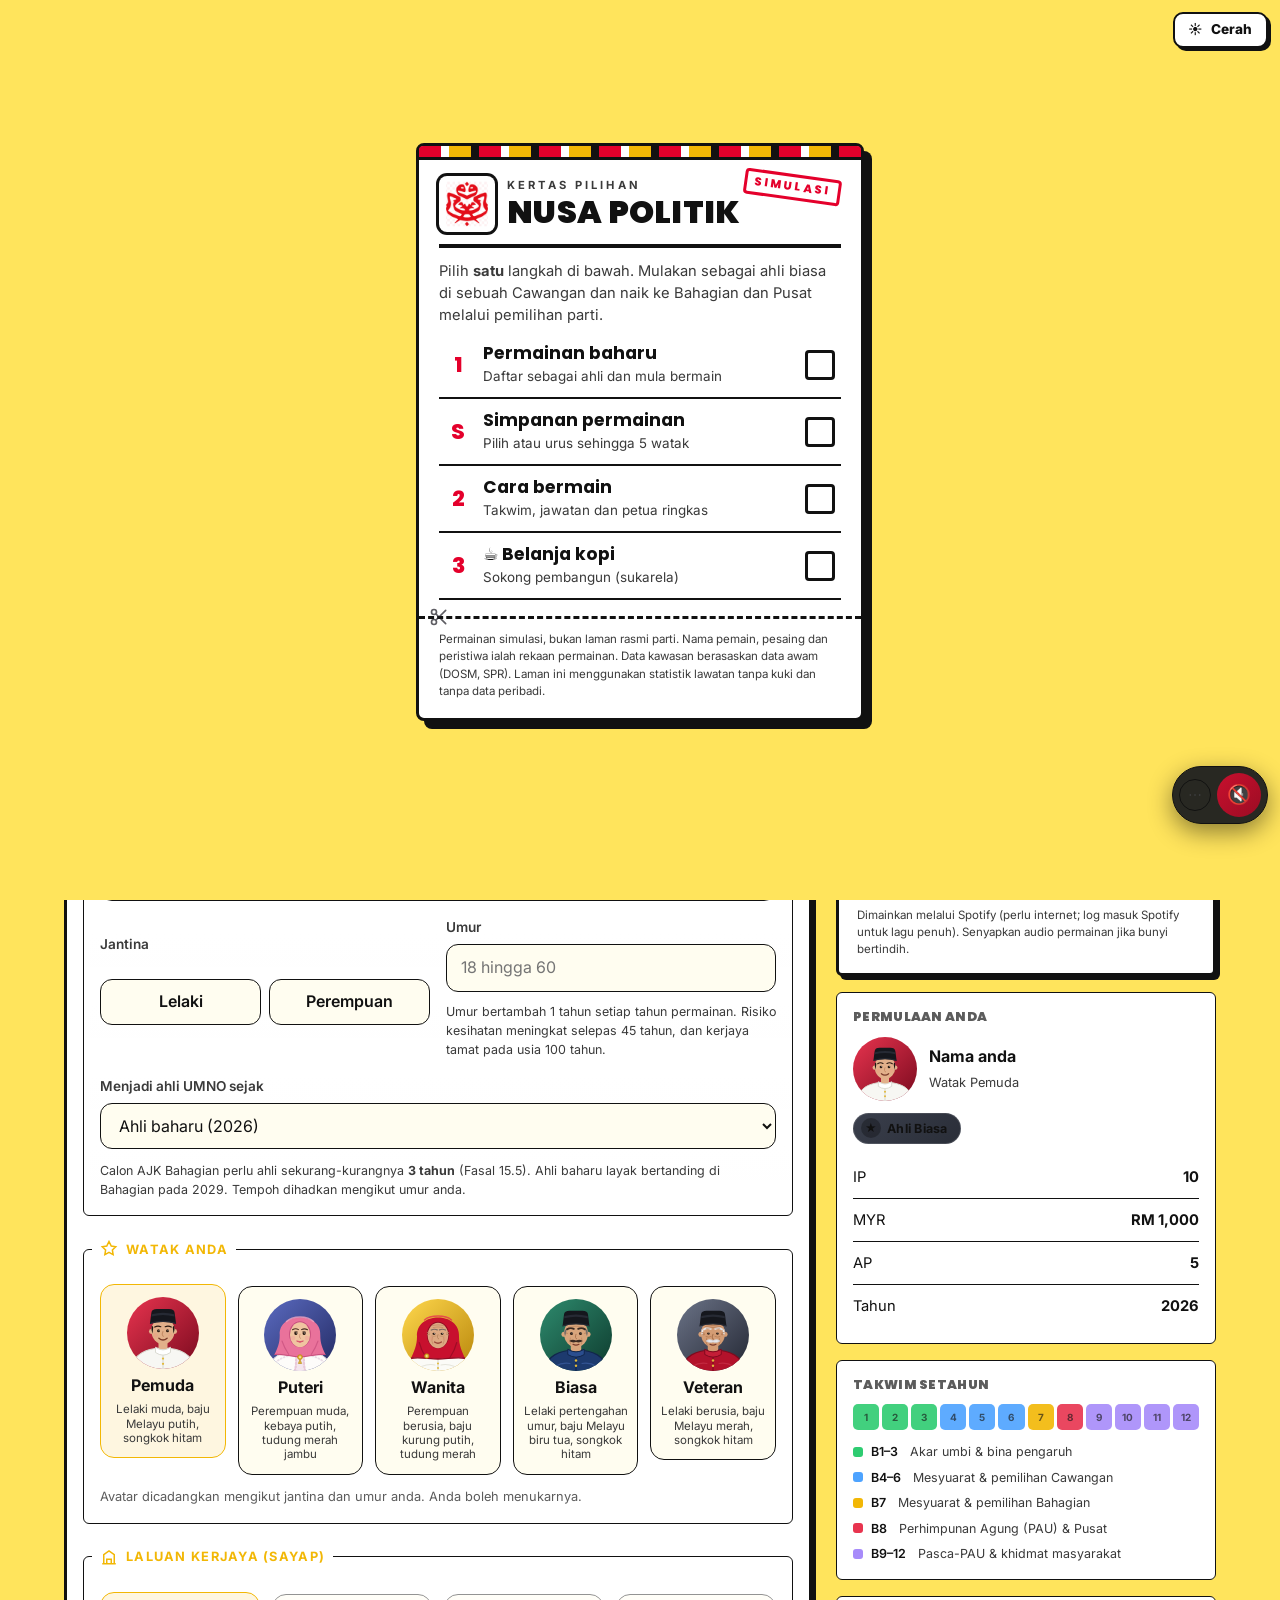
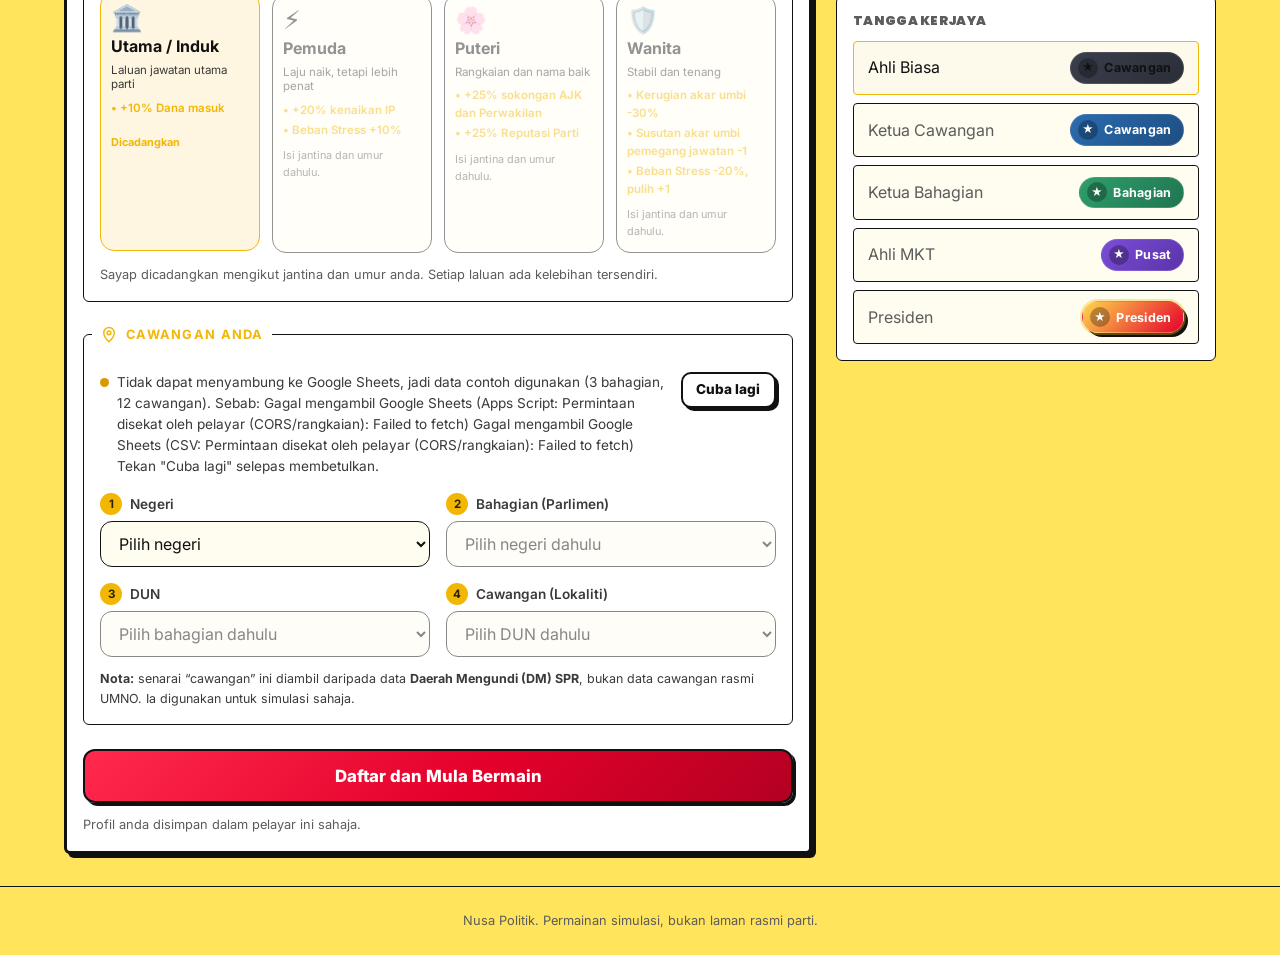
==== index.html @ b51b62f6 "Merge pull request #25 from Dasuki29/feat/kesukaran-v38 Feat/kesukaran v38" ====
<!doctype html>
<html lang="ms">
<head>
  <meta charset="utf-8">
  <meta name="viewport" content="width=device-width, initial-scale=1, viewport-fit=cover">
  <title>Nusa Politik | Daftar Pemain</title>
  <link rel="icon" type="image/svg+xml" href="assets/images/favicon.svg">
  <link rel="icon" type="image/png" sizes="32x32" href="assets/images/favicon-32.png">
  <link rel="apple-touch-icon" href="assets/images/apple-touch-icon.png">
  <link rel="manifest" href="manifest.webmanifest">
  <meta name="description" content="Daftar sebagai ahli cawangan UMNO dan mulakan perjalanan politik anda.">
  <script src="js/tema.js"></script>
  <link rel="preconnect" href="https://fonts.googleapis.com">
  <link rel="preconnect" href="https://fonts.gstatic.com" crossorigin>
  <link rel="stylesheet" href="https://fonts.googleapis.com/css2?family=Inter:wght@400;500;600&family=Poppins:wght@600;700&display=swap">
  <!-- CSS disuntik supaya halaman tetap bergaya walaupun folder css/ tiada. Sumber: css/style.css + css/responsive.css. Jana semula: node tools/inline-css.js -->
  <!-- INLINE-CSS:START -->
<style id="inline-css">
/* ==========================================================================
   Nusa Politik — style.css
   Tema: Merah UMNO + Emas + Putih, Dark Mode UI
   Pendekatan: mobile-first (asas = skrin kecil). Peningkatan skrin besar
   berada dalam responsive.css.
   ========================================================================== */

/* ---------- 1. Token Rekabentuk ---------- */
:root {
  /* Warna jenama */
  --red: #C8102E;
  --red-dark: #9B0C23;
  --red-light: #E8344F;
  --gold: #F2B705;
  --gold-dark: #C99700;
  --gold-light: #FFD84D;
  --white: #FFFFFF;

  /* Permukaan gelap */
  --bg: #0E0F13;
  --bg-elev-1: #16181E;
  --bg-elev-2: #1D2028;
  --bg-elev-3: #262A34;
  --border: #2E333F;
  --border-soft: #232731;

  /* Teks */
  --text: #F4F5F7;
  --text-muted: #A3A9B8;
  --text-dim: #717789;

  /* Semantik */
  --success: #2ECC71;
  --warning: #F2B705;
  --danger: #FF4D5E;
  --info: #4DA3FF;

  /* Bentuk */
  --radius-sm: 8px;
  --radius: 14px;
  --radius-lg: 20px;
  --shadow-sm: 0 2px 6px rgba(0, 0, 0, .35);
  --shadow: 0 8px 24px rgba(0, 0, 0, .45);
  --shadow-red: 0 6px 22px rgba(200, 16, 46, .35);
  --shadow-gold: 0 6px 22px rgba(242, 183, 5, .28);

  /* Jarak */
  --space-1: .25rem;
  --space-2: .5rem;
  --space-3: .75rem;
  --space-4: 1rem;
  --space-5: 1.5rem;
  --space-6: 2rem;
  --space-7: 3rem;

  /* Taip */
  --font-body: "Inter", system-ui, -apple-system, "Segoe UI", Roboto, sans-serif;
  --font-display: "Poppins", "Inter", system-ui, sans-serif;

  --header-h: 60px;
  --bottom-nav-h: 64px;
  --transition: .2s cubic-bezier(.4, 0, .2, 1);
}

/* ---------- 2. Reset & Asas ---------- */
*, *::before, *::after { box-sizing: border-box; }

html {
  -webkit-text-size-adjust: 100%;
  scroll-behavior: smooth;
}

body {
  margin: 0;
  min-height: 100vh;
  font-family: var(--font-body);
  font-size: 1rem;
  line-height: 1.55;
  color: var(--text);
  background:
    radial-gradient(900px 500px at 85% -10%, rgba(200, 16, 46, .22), transparent 60%),
    radial-gradient(700px 400px at -10% 10%, rgba(242, 183, 5, .08), transparent 60%),
    var(--bg);
  background-attachment: fixed;
  -webkit-tap-highlight-color: transparent;
}

img, svg, video { max-width: 100%; display: block; }

h1, h2, h3, h4 {
  font-family: var(--font-display);
  line-height: 1.2;
  margin: 0 0 var(--space-3);
  letter-spacing: -.01em;
}
h1 { font-size: 1.75rem; }
h2 { font-size: 1.35rem; }
h3 { font-size: 1.1rem; }
p  { margin: 0 0 var(--space-3); color: var(--text-muted); }

a { color: var(--gold); text-decoration: none; transition: color var(--transition); }
a:hover { color: var(--gold-light); }

:focus-visible {
  outline: 3px solid var(--gold);
  outline-offset: 2px;
  border-radius: 4px;
}

::selection { background: var(--red); color: var(--white); }

/* Scrollbar */
* { scrollbar-width: thin; scrollbar-color: var(--bg-elev-3) transparent; }
::-webkit-scrollbar { width: 8px; height: 8px; }
::-webkit-scrollbar-thumb { background: var(--bg-elev-3); border-radius: 8px; }

/* ---------- 3. Susun Atur ---------- */
.container {
  width: 100%;
  max-width: 1200px;
  margin-inline: auto;
  padding: var(--space-4);
}

.page { padding-block: var(--space-4) var(--space-6); }

.page-title {
  display: flex;
  flex-direction: column;
  gap: var(--space-1);
  margin-bottom: var(--space-5);
}
.page-title h1 { margin: 0; }
.page-title p  { margin: 0; }

.grid { display: grid; gap: var(--space-4); grid-template-columns: 1fr; }
.stack > * + * { margin-top: var(--space-4); }
.row { display: flex; align-items: center; gap: var(--space-3); flex-wrap: wrap; }
.row--between { justify-content: space-between; }

.text-gold   { color: var(--gold); }
.text-red    { color: var(--red-light); }
.text-muted  { color: var(--text-muted); }
.text-center { text-align: center; }
.hidden      { display: none !important; }
.sr-only {
  position: absolute; width: 1px; height: 1px; overflow: hidden;
  clip: rect(0 0 0 0); white-space: nowrap;
}

/* ---------- 4. Header & Navigasi ---------- */
.app-header {
  position: sticky;
  top: 0;
  z-index: 50;
  height: var(--header-h);
  display: flex;
  align-items: center;
  padding-inline: var(--space-4);
  background: rgba(14, 15, 19, .85);
  backdrop-filter: blur(12px);
  -webkit-backdrop-filter: blur(12px);
  border-bottom: 1px solid var(--border-soft);
}
.app-header::after {
  content: "";
  position: absolute;
  inset: auto 0 -1px 0;
  height: 2px;
  background: linear-gradient(90deg, var(--red), var(--gold), var(--red));
}

.brand {
  display: flex;
  align-items: center;
  gap: var(--space-2);
  font-family: var(--font-display);
  font-weight: 700;
  font-size: 1.1rem;
  color: var(--white);
}
.brand:hover { color: var(--white); }
.brand__logo {
  width: 34px; height: 34px;
  border-radius: 10px;
  display: grid; place-items: center;
  background: linear-gradient(135deg, var(--red), var(--red-dark));
  color: var(--gold);
  font-weight: 800;
  box-shadow: var(--shadow-red);
}
.brand__sub { color: var(--gold); font-weight: 600; }

.header-actions { margin-left: auto; display: flex; align-items: center; gap: var(--space-2); }

.nav { display: none; }                 /* dipaparkan pada skrin lebar */
.nav-link {
  padding: .5rem .9rem;
  border-radius: 999px;
  color: var(--text-muted);
  font-weight: 500;
  font-size: .95rem;
}
.nav-link:hover { color: var(--white); background: var(--bg-elev-2); }
.nav-link.is-active { color: var(--bg); background: var(--gold); }

/* Navigasi bawah (telefon) */
.bottom-nav {
  position: fixed;
  inset: auto 0 0 0;
  z-index: 50;
  height: var(--bottom-nav-h);
  display: grid;
  grid-auto-flow: column;
  grid-auto-columns: 1fr;
  background: rgba(22, 24, 30, .95);
  backdrop-filter: blur(12px);
  -webkit-backdrop-filter: blur(12px);
  border-top: 1px solid var(--border);
  padding-bottom: env(safe-area-inset-bottom);
}
.bottom-nav a {
  display: flex; flex-direction: column; align-items: center; justify-content: center;
  gap: 2px;
  font-size: .7rem;
  color: var(--text-dim);
}
.bottom-nav a .icon { font-size: 1.3rem; line-height: 1; }
.bottom-nav a.is-active { color: var(--gold); }
body.has-bottom-nav { padding-bottom: calc(var(--bottom-nav-h) + env(safe-area-inset-bottom)); }

/* ---------- 5. Hero (index.html) ---------- */
.hero {
  position: relative;
  overflow: hidden;
  padding: var(--space-6) var(--space-4);
  border-radius: var(--radius-lg);
  text-align: center;
  background:
    linear-gradient(160deg, rgba(200, 16, 46, .92), rgba(120, 8, 28, .95)),
    var(--red);
  border: 1px solid rgba(255, 255, 255, .08);
  box-shadow: var(--shadow-red);
}
.hero::before {
  content: "";
  position: absolute;
  width: 260px; height: 260px;
  right: -80px; top: -80px;
  background: radial-gradient(circle, rgba(242, 183, 5, .45), transparent 65%);
  pointer-events: none;
}
.hero__eyebrow {
  display: inline-block;
  padding: .25rem .8rem;
  border-radius: 999px;
  background: rgba(0, 0, 0, .3);
  color: var(--gold-light);
  font-size: .75rem;
  font-weight: 600;
  letter-spacing: .08em;
  text-transform: uppercase;
  margin-bottom: var(--space-3);
}
.hero h1 { font-size: 2rem; color: var(--white); margin-bottom: var(--space-3); }
.hero h1 span { color: var(--gold-light); }
.hero p { color: rgba(255, 255, 255, .85); max-width: 52ch; margin-inline: auto; }
.hero__cta { display: flex; flex-direction: column; gap: var(--space-3); margin-top: var(--space-5); }

/* ---------- 6. Butang ---------- */
.btn {
  --btn-bg: var(--bg-elev-3);
  --btn-fg: var(--text);
  display: inline-flex;
  align-items: center;
  justify-content: center;
  gap: var(--space-2);
  min-height: 46px;                      /* sasaran sentuh mesra jari */
  padding: .65rem 1.25rem;
  font: 600 .95rem/1 var(--font-body);
  color: var(--btn-fg);
  background: var(--btn-bg);
  border: 1px solid transparent;
  border-radius: 12px;
  cursor: pointer;
  user-select: none;
  transition: transform var(--transition), box-shadow var(--transition),
              background var(--transition), filter var(--transition);
}
.btn:hover  { filter: brightness(1.12); transform: translateY(-1px); }
.btn:active { transform: translateY(0) scale(.98); }
.btn:disabled, .btn[aria-disabled="true"] {
  opacity: .45; cursor: not-allowed; transform: none; filter: none;
}

.btn--primary {
  --btn-bg: linear-gradient(135deg, var(--red-light), var(--red) 55%, var(--red-dark));
  --btn-fg: var(--white);
  box-shadow: var(--shadow-red);
}
.btn--gold {
  --btn-bg: linear-gradient(135deg, var(--gold-light), var(--gold) 55%, var(--gold-dark));
  --btn-fg: #2B2100;
  box-shadow: var(--shadow-gold);
}
.btn--ghost {
  --btn-bg: transparent;
  border-color: var(--border);
  color: var(--text);
}
.btn--ghost:hover { border-color: var(--gold); color: var(--gold); background: rgba(242, 183, 5, .06); }
.btn--danger { --btn-bg: #3A1218; --btn-fg: var(--danger); border-color: rgba(255, 77, 94, .4); }
.btn--sm    { min-height: 36px; padding: .4rem .85rem; font-size: .85rem; border-radius: 10px; }
.btn--lg    { min-height: 54px; padding: .9rem 1.75rem; font-size: 1.05rem; }
.btn--block { width: 100%; }
.btn--icon  { min-width: 46px; padding: .6rem; }

.btn-group { display: flex; flex-wrap: wrap; gap: var(--space-2); }

/* ---------- 7. Kad (Dashboard Cards) ---------- */
.card {
  position: relative;
  background: linear-gradient(180deg, var(--bg-elev-2), var(--bg-elev-1));
  border: 1px solid var(--border-soft);
  border-radius: var(--radius);
  padding: var(--space-4);
  box-shadow: var(--shadow-sm);
  transition: transform var(--transition), border-color var(--transition), box-shadow var(--transition);
}
.card--interactive { cursor: pointer; }
.card--interactive:hover {
  transform: translateY(-3px);
  border-color: var(--gold);
  box-shadow: var(--shadow), 0 0 0 1px rgba(242, 183, 5, .25);
}

.card--red  { border-color: rgba(200, 16, 46, .55); background: linear-gradient(180deg, rgba(200, 16, 46, .16), var(--bg-elev-1)); }
.card--gold { border-color: rgba(242, 183, 5, .5);  background: linear-gradient(180deg, rgba(242, 183, 5, .12), var(--bg-elev-1)); }
.card--accent::before {
  content: "";
  position: absolute; left: 0; top: 14px; bottom: 14px;
  width: 4px; border-radius: 0 4px 4px 0;
  background: linear-gradient(var(--red), var(--gold));
}

.card__header {
  display: flex; align-items: center; justify-content: space-between;
  gap: var(--space-3);
  margin-bottom: var(--space-3);
}
.card__title {
  display: flex; align-items: center; gap: var(--space-2);
  margin: 0;
  font-size: 1rem;
  font-weight: 600;
}
.card__icon {
  width: 38px; height: 38px;
  display: grid; place-items: center;
  border-radius: 10px;
  background: rgba(242, 183, 5, .12);
  color: var(--gold);
  font-size: 1.15rem;
}
.card__body   { color: var(--text-muted); font-size: .95rem; }
.card__footer {
  margin-top: var(--space-4);
  padding-top: var(--space-3);
  border-top: 1px dashed var(--border);
  display: flex; gap: var(--space-2); flex-wrap: wrap;
}

/* Profil pemain */
.profile-card { display: flex; gap: var(--space-4); align-items: center; }
.avatar {
  flex: none;
  width: 68px; height: 68px;
  border-radius: 50%;
  display: grid; place-items: center;
  font-family: var(--font-display);
  font-size: 1.6rem; font-weight: 700;
  color: var(--white);
  background: linear-gradient(135deg, var(--red), var(--red-dark));
  border: 3px solid var(--gold);
  box-shadow: var(--shadow-red);
}
.profile-card__name { font-size: 1.2rem; font-weight: 700; margin: 0; color: var(--white); }
.profile-card__meta { font-size: .85rem; color: var(--text-muted); margin: 2px 0 var(--space-2); }

/* ---------- 8. Panel Statistik ---------- */
.stats-panel {
  background: var(--bg-elev-1);
  border: 1px solid var(--border-soft);
  border-radius: var(--radius);
  padding: var(--space-4);
}
.stats-panel__title {
  display: flex; align-items: center; justify-content: space-between;
  margin: 0 0 var(--space-3);
  font-size: .8rem;
  text-transform: uppercase;
  letter-spacing: .1em;
  color: var(--text-dim);
}

.stat-grid { display: grid; grid-template-columns: repeat(2, 1fr); gap: var(--space-3); }
.stat {
  padding: var(--space-3);
  background: var(--bg-elev-2);
  border: 1px solid var(--border-soft);
  border-radius: var(--radius-sm);
  min-width: 0;
}
.stat__label {
  display: flex; align-items: center; gap: 6px;
  font-size: .75rem;
  color: var(--text-muted);
  text-transform: uppercase;
  letter-spacing: .06em;
}
.stat__value {
  margin-top: 4px;
  font-family: var(--font-display);
  font-size: 1.5rem;
  font-weight: 700;
  color: var(--white);
  white-space: nowrap;
  overflow: hidden;
  text-overflow: ellipsis;
}
.stat__value--gold { color: var(--gold); }
.stat__value--red  { color: var(--red-light); }
.stat__delta { font-size: .75rem; font-weight: 600; }
.stat__delta.is-up   { color: var(--success); }
.stat__delta.is-up::before   { content: "▲ "; }
.stat__delta.is-down { color: var(--danger); }
.stat__delta.is-down::before { content: "▼ "; }

/* Senarai statistik berbaris */
.stat-list { list-style: none; margin: 0; padding: 0; }
.stat-list li {
  display: flex; justify-content: space-between; gap: var(--space-3);
  padding: .6rem 0;
  border-bottom: 1px solid var(--border-soft);
  font-size: .92rem;
}
.stat-list li:last-child { border-bottom: 0; }
.stat-list b { color: var(--white); }

/* ---------- 9. Lencana Jawatan (Office Badges) ---------- */
.badge-office {
  --badge-c1: var(--bg-elev-3);
  --badge-c2: var(--border);
  --badge-fg: var(--text);
  display: inline-flex;
  align-items: center;
  gap: 6px;
  padding: .3rem .75rem .3rem .45rem;
  border-radius: 999px;
  font-size: .78rem;
  font-weight: 700;
  letter-spacing: .02em;
  color: var(--badge-fg);
  background: linear-gradient(135deg, var(--badge-c1), var(--badge-c2));
  border: 1px solid rgba(255, 255, 255, .12);
  white-space: nowrap;
}
.badge-office::before {
  content: "★";
  width: 20px; height: 20px;
  display: grid; place-items: center;
  border-radius: 50%;
  background: rgba(0, 0, 0, .28);
  font-size: .7rem;
}
/* Hierarki jawatan */
.badge-office--ahli        { --badge-c1: #3A3F4C; --badge-c2: #2A2E38; }
.badge-office--cawangan    { --badge-c1: #2B6CB0; --badge-c2: #1E4E82; --badge-fg: #fff; }
.badge-office--bahagian    { --badge-c1: #2F9E6B; --badge-c2: #1F7550; --badge-fg: #fff; }
.badge-office--mt          { --badge-c1: #7A4DD8; --badge-c2: #5A34A8; --badge-fg: #fff; }
.badge-office--menteri     { --badge-c1: var(--red-light); --badge-c2: var(--red-dark); --badge-fg: #fff; }
.badge-office--naib        { --badge-c1: #FF8A3D; --badge-c2: #D85F12; --badge-fg: #fff; }
.badge-office--timbalan    { --badge-c1: var(--gold-light); --badge-c2: var(--gold-dark); --badge-fg: #2B2100; }
.badge-office--presiden,
.badge-office--pm {
  --badge-c1: var(--gold-light); --badge-c2: var(--red);
  --badge-fg: #fff;
  box-shadow: 0 0 0 2px rgba(242, 183, 5, .35), var(--shadow-gold);
  animation: glow 2.6s ease-in-out infinite;
}

.badge {
  display: inline-block;
  padding: .15rem .6rem;
  border-radius: 6px;
  font-size: .72rem;
  font-weight: 700;
  background: var(--bg-elev-3);
  color: var(--text-muted);
}
.badge--success { background: rgba(46, 204, 113, .15); color: var(--success); }
.badge--danger  { background: rgba(255, 77, 94, .15);  color: var(--danger); }
.badge--gold    { background: rgba(242, 183, 5, .15);  color: var(--gold); }
.badge--red     { background: rgba(200, 16, 46, .2);   color: var(--red-light); }

/* Tangga kerjaya */
.career-ladder { list-style: none; margin: 0; padding: 0; display: grid; gap: var(--space-2); }
.career-ladder li {
  display: flex; align-items: center; justify-content: space-between; gap: var(--space-3);
  padding: .65rem .85rem;
  border-radius: var(--radius-sm);
  background: var(--bg-elev-2);
  border: 1px solid var(--border-soft);
  color: var(--text-dim);
}
.career-ladder li.is-done    { color: var(--text-muted); border-color: rgba(46, 204, 113, .35); }
.career-ladder li.is-current { color: var(--white); border-color: var(--gold); background: rgba(242, 183, 5, .08); }

/* ---------- 10. Bar Kemajuan ---------- */
.progress-wrap { display: grid; gap: 6px; }
.progress__label {
  display: flex; justify-content: space-between; align-items: baseline;
  font-size: .82rem;
  color: var(--text-muted);
}
.progress__label b { color: var(--white); font-variant-numeric: tabular-nums; }

.progress {
  --progress: 0%;
  --bar-a: var(--gold);
  --bar-b: var(--gold-dark);
  position: relative;
  height: 12px;
  border-radius: 999px;
  background: var(--bg-elev-3);
  overflow: hidden;
  box-shadow: inset 0 1px 3px rgba(0, 0, 0, .5);
}
.progress__bar {
  height: 100%;
  width: var(--progress);
  border-radius: inherit;
  background: linear-gradient(90deg, var(--bar-b), var(--bar-a));
  transition: width .8s cubic-bezier(.22, 1, .36, 1);
  position: relative;
}
.progress__bar::after {                 /* kilauan bergerak */
  content: "";
  position: absolute; inset: 0;
  background: linear-gradient(110deg, transparent 30%, rgba(255, 255, 255, .35) 50%, transparent 70%);
  background-size: 200% 100%;
  animation: shimmer 2.2s linear infinite;
}
.progress--lg { height: 18px; }
.progress--sm { height: 7px; }

.progress--red     { --bar-a: var(--red-light); --bar-b: var(--red-dark); }
.progress--success { --bar-a: #5BE38F; --bar-b: #1E9A52; }
.progress--info    { --bar-a: #7DBEFF; --bar-b: #2B73C4; }
.progress--danger  { --bar-a: #FF7A87; --bar-b: #C21F30; }

/* Bar mengikut tahap (gunakan data-level di JS) */
.progress[data-level="low"]  { --bar-a: #FF7A87; --bar-b: #C21F30; }
.progress[data-level="mid"]  { --bar-a: var(--gold-light); --bar-b: var(--gold-dark); }
.progress[data-level="high"] { --bar-a: #5BE38F; --bar-b: #1E9A52; }

/* ---------- 11. Borang ---------- */
.field { display: grid; gap: 6px; margin-bottom: var(--space-4); }
.field label { font-size: .85rem; font-weight: 600; color: var(--text-muted); }
.input, .select, .textarea {
  width: 100%;
  min-height: 46px;
  padding: .65rem .9rem;
  font: inherit;
  font-size: 16px;                       /* elak zoom automatik iOS */
  color: var(--text);
  background: var(--bg-elev-2);
  border: 1px solid var(--border);
  border-radius: 12px;
  transition: border-color var(--transition), box-shadow var(--transition);
}
.input:focus, .select:focus, .textarea:focus {
  outline: 0;
  border-color: var(--gold);
  box-shadow: 0 0 0 3px rgba(242, 183, 5, .2);
}

/* ---------- 12. Pilihan Keputusan & Log ---------- */
.choice-list { display: grid; gap: var(--space-3); }
.choice {
  display: flex; flex-direction: column; gap: 4px;
  width: 100%;
  text-align: left;
  padding: var(--space-3) var(--space-4);
  font: inherit;
  color: var(--text);
  background: var(--bg-elev-2);
  border: 1px solid var(--border);
  border-radius: var(--radius);
  cursor: pointer;
  transition: border-color var(--transition), transform var(--transition), background var(--transition);
}
.choice:hover { border-color: var(--gold); background: var(--bg-elev-3); transform: translateX(3px); }
.choice__title { font-weight: 700; color: var(--white); }
.choice__desc  { font-size: .85rem; color: var(--text-muted); }
.choice__fx    { display: flex; flex-wrap: wrap; gap: 6px; margin-top: 4px; }

.event-log {
  max-height: 280px;
  overflow-y: auto;
  display: grid; gap: var(--space-2);
  padding-right: 4px;
}
.event-log__item {
  padding: .65rem .85rem;
  border-left: 3px solid var(--gold);
  background: var(--bg-elev-2);
  border-radius: 0 var(--radius-sm) var(--radius-sm) 0;
  font-size: .88rem;
  color: var(--text-muted);
  animation: slide-in .35s ease both;
}
.event-log__item time { display: block; font-size: .72rem; color: var(--text-dim); }
.event-log__item.is-good { border-left-color: var(--success); }
.event-log__item.is-bad  { border-left-color: var(--danger); }

/* ---------- 13. Jadual ---------- */
.table-wrap { overflow-x: auto; border: 1px solid var(--border-soft); border-radius: var(--radius); }
.table { width: 100%; border-collapse: collapse; font-size: .9rem; min-width: 480px; }
.table th, .table td { padding: .75rem 1rem; text-align: left; border-bottom: 1px solid var(--border-soft); }
.table th { font-size: .75rem; text-transform: uppercase; letter-spacing: .06em; color: var(--text-dim); background: var(--bg-elev-2); }
.table tr:last-child td { border-bottom: 0; }
.table tbody tr:hover { background: rgba(242, 183, 5, .05); }

/* ---------- 14. Modal Popup ---------- */
.modal-overlay {
  position: fixed;
  inset: 0;
  z-index: 100;
  display: none;
  align-items: center;
  justify-content: center;
  padding: var(--space-4);
  background: rgba(5, 6, 9, .75);
  backdrop-filter: blur(6px);
  -webkit-backdrop-filter: blur(6px);
  opacity: 0;
  transition: opacity .25s ease;
}
.modal-overlay.is-open { display: flex; opacity: 1; }

.modal {
  position: relative;
  width: 100%;
  max-width: 520px;
  max-height: 88vh;
  max-height: 88dvh;
  display: flex;
  flex-direction: column;
  background: linear-gradient(180deg, var(--bg-elev-2), var(--bg-elev-1));
  border: 1px solid var(--border);
  border-top: 4px solid var(--red);
  border-radius: var(--radius-lg);
  box-shadow: var(--shadow), 0 0 60px rgba(200, 16, 46, .18);
  animation: modal-in .3s cubic-bezier(.22, 1, .36, 1) both;
}
.modal--gold { border-top-color: var(--gold); }
.modal--wide { max-width: 760px; }

.modal__header {
  display: flex; align-items: center; justify-content: space-between; gap: var(--space-3);
  padding: var(--space-4) var(--space-4) var(--space-3);
}
.modal__title { margin: 0; font-size: 1.2rem; color: var(--white); }
.modal__close {
  flex: none;
  width: 38px; height: 38px;
  display: grid; place-items: center;
  font-size: 1.3rem; line-height: 1;
  color: var(--text-muted);
  background: var(--bg-elev-3);
  border: 0; border-radius: 50%;
  cursor: pointer;
  transition: background var(--transition), color var(--transition);
}
.modal__close:hover { background: var(--red); color: var(--white); }
.modal__body {
  padding: 0 var(--space-4) var(--space-4);
  overflow-y: auto;
  overscroll-behavior: contain;
}
.modal__footer {
  display: flex; gap: var(--space-2); justify-content: flex-end; flex-wrap: wrap;
  padding: var(--space-3) var(--space-4) var(--space-4);
  border-top: 1px solid var(--border-soft);
}
body.modal-open { overflow: hidden; }

/* Modal peristiwa (event) */
.modal__banner {
  display: grid; place-items: center;
  height: 110px;
  margin: 0 var(--space-4) var(--space-3);
  border-radius: var(--radius);
  font-size: 3rem;
  background: linear-gradient(135deg, var(--red), var(--red-dark) 60%, #4a0612);
}
.modal__banner--gold { background: linear-gradient(135deg, var(--gold-light), var(--gold-dark)); }

/* ---------- 15. Toast / Notifikasi ---------- */
.toast-stack {
  position: fixed;
  top: calc(var(--header-h) + 10px);
  right: var(--space-3);
  left: var(--space-3);
  z-index: 200;
  display: grid; gap: var(--space-2);
  pointer-events: none;
}
.toast {
  pointer-events: auto;
  display: flex; align-items: center; gap: var(--space-3);
  padding: .8rem 1rem;
  background: var(--bg-elev-3);
  border: 1px solid var(--border);
  border-left: 4px solid var(--gold);
  border-radius: var(--radius-sm);
  box-shadow: var(--shadow);
  font-size: .9rem;
  animation: slide-in .3s ease both;
}
.toast--success { border-left-color: var(--success); }
.toast--danger  { border-left-color: var(--danger); }

/* ---------- 16. Animasi ---------- */
@keyframes shimmer  { from { background-position: 200% 0; } to { background-position: -200% 0; } }
@keyframes glow     { 0%, 100% { filter: brightness(1); } 50% { filter: brightness(1.2); } }
@keyframes slide-in { from { opacity: 0; transform: translateY(-8px); } to { opacity: 1; transform: none; } }
@keyframes modal-in { from { opacity: 0; transform: translateY(24px) scale(.97); } to { opacity: 1; transform: none; } }
@keyframes fade-up  { from { opacity: 0; transform: translateY(14px); } to { opacity: 1; transform: none; } }

.fade-up { animation: fade-up .5s ease both; }
.fade-up:nth-child(2) { animation-delay: .06s; }
.fade-up:nth-child(3) { animation-delay: .12s; }
.fade-up:nth-child(4) { animation-delay: .18s; }

@media (prefers-reduced-motion: reduce) {
  *, *::before, *::after {
    animation-duration: .01ms !important;
    animation-iteration-count: 1 !important;
    transition-duration: .01ms !important;
    scroll-behavior: auto !important;
  }
}

/* ---------- 17. Footer ---------- */
.app-footer {
  padding: var(--space-5) var(--space-4);
  text-align: center;
  font-size: .8rem;
  color: var(--text-dim);
  border-top: 1px solid var(--border-soft);
}

/* ---------- 18. Pendaftaran (index.html) — v3.0 ---------- */
/* Gaya khusus borang pendaftaran */
:root { color-scheme: dark; }
option { background: var(--bg-elev-2); color: var(--text); }

.form-section { border: 0; margin: 0 0 var(--space-5); padding: 0; min-width: 0; }
.form-section legend {
  padding: 0; margin-bottom: var(--space-3);
  font: 700 .8rem var(--font-body); letter-spacing: .1em; text-transform: uppercase; color: var(--gold);
}
.form-grid { display: grid; gap: var(--space-4); grid-template-columns: 1fr; }
.form-grid .field { margin-bottom: 0; min-width: 0; }
.field label { display: flex; align-items: center; gap: var(--space-2); }

.step {
  flex: none; width: 22px; height: 22px; display: grid; place-items: center;
  border-radius: 50%; background: var(--gold); color: #2B2100;
  font: 700 .72rem var(--font-body);
}
.select:disabled, .input:disabled { opacity: .5; cursor: not-allowed; }
.select { appearance: auto; cursor: pointer; }

.field__error { margin: 0; min-height: 0; font-size: .8rem; color: var(--danger); }
.field__error:empty { display: none; }
[aria-invalid="true"] { border-color: var(--danger) !important; }

.pill-group { display: grid; grid-template-columns: 1fr 1fr; gap: var(--space-2); }
.field label.pill { position: relative; display: block; gap: 0; font-size: inherit; color: var(--text); }
.pill input { position: absolute; inset: 0; opacity: 0; margin: 0; cursor: pointer; }
.pill span {
  display: flex; width: 100%; align-items: center; justify-content: center; min-height: 46px;
  border: 1px solid var(--border); border-radius: 12px; background: var(--bg-elev-2);
  font-weight: 600; transition: border-color var(--transition), background var(--transition), color var(--transition);
}
.pill input:checked + span { border-color: var(--gold); background: rgba(242, 183, 5, .12); color: var(--gold); }
.pill input:focus-visible + span { outline: 3px solid var(--gold); outline-offset: 2px; }

.status { display: flex; align-items: flex-start; gap: var(--space-2); margin: 0 0 var(--space-4); font-size: .85rem; color: var(--text-muted); }
.status__dot { flex: none; width: 9px; height: 9px; margin-top: .45em; border-radius: 50%; background: var(--text-dim); }
.status[data-state="loading"] .status__dot { animation: glow 1s ease-in-out infinite; background: var(--info); }
.status[data-state="sheet"] .status__dot { background: var(--success); }
.status[data-state="cache"] .status__dot,
.status[data-state="fallback"] .status__dot { background: var(--warning); }
.status__text { min-width: 0; flex: 1; }

.info { margin-top: var(--space-4); }
.info[hidden], .status [hidden], #resume[hidden] { display: none; }
.info__name { margin: 0 0 var(--space-3); font-size: 1rem; font-weight: 700; color: var(--white); }
.stat__value { font-size: 1.3rem; }

.form-actions { display: grid; gap: var(--space-3); }
.form-error { margin: 0; font-size: .9rem; color: var(--danger); }
.form-error:empty { display: none; }
.form-note { margin: 0; font-size: .8rem; color: var(--text-dim); }

#resume { margin-bottom: var(--space-4); }
.page > .stack > * + * { margin-top: var(--space-5); }
.hero h1 { margin-bottom: var(--space-2); }
.hero { text-align: left; }
.hero p { margin-inline: 0; }


/* ---- Header bertema ---- */
.brand__img { width: 34px; height: 34px; border-radius: 10px; object-fit: contain; background: rgba(255,255,255,.06); }
.flagbar { height: 6px; background: linear-gradient(90deg, #C8102E 0 33.3%, #FFFFFF 33.3% 66.6%, #1F8A4C 66.6% 100%); }
.hero { padding-top: var(--space-6); }
.hero__band { position: absolute; inset: auto 0 0 0; height: 34px; opacity: .35; pointer-events: none;
  background-image: url("data:image/svg+xml,%3Csvg xmlns='http://www.w3.org/2000/svg' width='34' height='34' viewBox='0 0 34 34'%3E%3Cpath d='M17 2 32 17 17 32 2 17Z' fill='none' stroke='%23F2B705' stroke-width='1.5'/%3E%3Cpath d='M17 9 25 17 17 25 9 17Z' fill='%23F2B705' fill-opacity='.55'/%3E%3C/svg%3E");
  background-repeat: repeat-x; }
.hero__top { position: relative; display: flex; align-items: center; gap: var(--space-4); flex-wrap: wrap; margin-bottom: var(--space-3); }
.hero__emblem { flex: none; width: 84px; height: 84px; display: grid; place-items: center; border-radius: 22px;
  background: rgba(0,0,0,.28); border: 1px solid rgba(255,255,255,.18); box-shadow: 0 6px 22px rgba(0,0,0,.35); }
.hero__emblem img { width: 66px; height: 66px; object-fit: contain; }
.hero > *:not(.hero__band) { position: relative; }
.hero { padding-bottom: calc(var(--space-6) + 24px); }

/* ---- Pilihan avatar ---- */
.avatar-grid { display: grid; grid-template-columns: repeat(2, 1fr); gap: var(--space-3); }
@media (min-width: 640px) { .avatar-grid { grid-template-columns: repeat(5, 1fr); } }
.av { position: relative; display: block; margin: 0; }
.av input { position: absolute; inset: 0; opacity: 0; margin: 0; cursor: pointer; z-index: 1; }
.av__box { display: grid; justify-items: center; gap: 4px; padding: 12px 8px; text-align: center;
  border: 1px solid var(--border); border-radius: 14px; background: var(--bg-elev-2);
  transition: border-color var(--transition), background var(--transition), transform var(--transition); }
.av__box svg { width: 72px; height: 72px; }
.av__nama { font-weight: 700; color: var(--white); }
.av__desc { font-size: .72rem; color: var(--text-muted); line-height: 1.25; }
.av input:checked + .av__box { border-color: var(--gold); background: rgba(242,183,5,.12); transform: translateY(-2px); }
.av input:focus-visible + .av__box { outline: 3px solid var(--gold); outline-offset: 2px; }
.av__saran { display: none; margin-top: 4px; font-size: .68rem; font-weight: 700; color: var(--gold); }
.av.is-saran .av__saran { display: block; }
.avatar-hint { margin: var(--space-3) 0 0; font-size: .8rem; color: var(--text-dim); }
/* ---- Pilihan sayap (v5.9) ---- */
.sayap-grid { display: grid; grid-template-columns: repeat(2, 1fr); gap: var(--space-3); }
@media (min-width: 640px) { .sayap-grid { grid-template-columns: repeat(4, 1fr); } }
.sy { position: relative; display: block; margin: 0; }
.sy input { position: absolute; inset: 0; opacity: 0; margin: 0; cursor: pointer; z-index: 1; }
.sy input:disabled { cursor: not-allowed; }
.sy__box { display: grid; align-content: start; gap: 4px; height: 100%; padding: 12px 10px; border: 1px solid var(--border); border-radius: 14px; background: var(--bg-elev-2);
  transition: border-color var(--transition), background var(--transition), transform var(--transition), opacity var(--transition); }
.sy__ikon { font-size: 1.6rem; line-height: 1; }
.sy__nama { font-weight: 700; color: var(--white); }
.sy__desc { font-size: .72rem; color: var(--text-muted); line-height: 1.25; }
.sy__buff { margin: 4px 0 0; padding: 0; list-style: none; display: grid; gap: 2px; font-size: .72rem; color: var(--gold); font-weight: 600; }
.sy__buff li::before { content: "\2022  "; }
.sy__syarat { margin-top: 4px; font-size: .68rem; color: var(--text-dim); }
.sy input:checked + .sy__box { border-color: var(--gold); background: rgba(242,183,5,.12); transform: translateY(-2px); }
.sy input:focus-visible + .sy__box { outline: 3px solid var(--gold); outline-offset: 2px; }
.sy input:disabled + .sy__box { opacity: .45; }
.sy__saran { display: none; margin-top: 4px; font-size: .68rem; font-weight: 700; color: var(--gold); }
.sy.is-saran .sy__saran { display: block; }

.preview-avatar { display: flex; align-items: center; gap: var(--space-3); margin: 0 0 var(--space-3); }
.preview-avatar svg { width: 64px; height: 64px; flex: none; }
.preview-avatar b { color: var(--white); display: block; }
.preview-avatar span { font-size: .8rem; color: var(--text-muted); }

@media (min-width: 640px) {
  .form-grid--nama { grid-template-columns: 1fr 1fr; }
  .form-grid--nama .field--wide { grid-column: 1 / -1; }
  .form-grid--lokasi { grid-template-columns: 1fr 1fr; }
}

/* ---- v3.0: Hero bertema dengan ilustrasi ---- */
.hero--reg { display: grid; gap: var(--space-4); align-items: center; padding-bottom: calc(var(--space-6) + 30px);
  background:
    radial-gradient(120% 90% at 100% 0%, rgba(242,183,5,.28), transparent 55%),
    linear-gradient(160deg, #D3142F 0%, #8E0B22 62%, #5A0716 100%); }
.hero--reg::after { content: ""; position: absolute; inset: 0; pointer-events: none; opacity: .5;
  background-image: radial-gradient(rgba(255,255,255,.07) 1px, transparent 1.4px); background-size: 18px 18px; }
.hero__copy { position: relative; z-index: 1; }
.hero__art { position: relative; z-index: 1; width: 100%; max-width: 420px; margin-inline: auto; }
.hero__art svg { display: block; width: 100%; height: auto; filter: drop-shadow(0 10px 22px rgba(0,0,0,.4)); }
.hero__chips { display: flex; flex-wrap: wrap; gap: var(--space-2); margin-top: var(--space-4); }
.chip { display: inline-flex; align-items: center; gap: 6px; padding: .35rem .75rem; border-radius: 999px;
  background: rgba(0,0,0,.32); border: 1px solid rgba(255,255,255,.16); color: var(--white);
  font: 600 .78rem var(--font-body); }
.chip b { color: var(--gold-light); }
.chip svg { width: 14px; height: 14px; flex: none; }
.hero--reg .hero__top { margin-bottom: var(--space-2); }
.hero--reg .hero__emblem { width: 64px; height: 64px; border-radius: 18px; }
.hero--reg .hero__emblem img { width: 50px; height: 50px; }
.hero--reg h1 { font-size: 1.85rem; line-height: 1.15; }
@media (min-width: 760px) {
  .hero--reg { grid-template-columns: 1.15fr .85fr; }
  .hero--reg h1 { font-size: 2.4rem; }
}

/* ---- Cara bermain ---- */
.howto { display: grid; gap: var(--space-3); grid-template-columns: 1fr; margin: 0; padding: 0; list-style: none; }
.howto li { position: relative; display: flex; gap: var(--space-3); align-items: flex-start; padding: var(--space-4);
  border-radius: var(--radius); background: var(--bg-elev-1); border: 1px solid var(--border);
  overflow: hidden; }
.howto li::before { content: ""; position: absolute; left: 0; top: 0; bottom: 0; width: 4px; background: var(--c, var(--gold)); }
.howto__ico { flex: none; width: 44px; height: 44px; display: grid; place-items: center; border-radius: 12px;
  background: color-mix(in srgb, var(--c, var(--gold)) 18%, transparent); color: var(--c, var(--gold)); }
.howto__ico svg { width: 24px; height: 24px; }
.howto h3 { margin: 0 0 2px; font-size: .95rem; color: var(--white); }
.howto p { margin: 0; font-size: .82rem; color: var(--text-muted); line-height: 1.4; }
@media (min-width: 760px) { .howto { grid-template-columns: repeat(3, 1fr); } }

/* ---- Stepper borang ---- */
.stepper { display: flex; align-items: center; gap: 6px; margin: 0 0 var(--space-5); padding: 0; list-style: none; }
.stepper li { flex: 1; display: flex; align-items: center; gap: 8px; min-width: 0; font: 600 .74rem var(--font-body); color: var(--text-dim); }
.stepper li + li::before { content: ""; flex: 1; height: 2px; min-width: 10px; background: var(--border); border-radius: 2px; }
.stepper__n { flex: none; width: 26px; height: 26px; display: grid; place-items: center; border-radius: 50%;
  border: 2px solid var(--border); background: var(--bg-elev-2); color: var(--text-muted); transition: all var(--transition); }
.stepper__t { white-space: nowrap; overflow: hidden; text-overflow: ellipsis; }
.stepper li.is-done { color: var(--gold); }
.stepper li.is-done .stepper__n { background: var(--gold); border-color: var(--gold); color: #2B2100; }
.stepper li.is-done + li::before { background: var(--gold); }
@media (max-width: 479.98px) { .stepper__t { display: none; } }

/* ---- Seksyen borang sebagai panel ---- */
#reg-form .form-section { padding: var(--space-4); border: 1px solid var(--border-soft); border-radius: var(--radius);
  background: linear-gradient(180deg, rgba(255,255,255,.025), transparent); }
#reg-form .form-section legend { display: flex; align-items: center; gap: 8px; padding: 0 var(--space-2); margin-left: calc(var(--space-2) * -1); }
.legend-ico { width: 18px; height: 18px; flex: none; }
#reg-form .input, #reg-form .select { min-height: 46px; }

/* ---- Panel sisi: takwim ringkas ---- */
.mini-takwim { display: grid; grid-template-columns: repeat(12, 1fr); gap: 3px; margin: 0 0 var(--space-3); }
.mini-takwim i { display: block; height: 26px; border-radius: 5px; background: var(--c); opacity: .9;
  font: 700 .62rem/26px var(--font-body); font-style: normal; text-align: center; color: rgba(0,0,0,.65); }
.mini-legend { margin: 0; padding: 0; list-style: none; display: grid; gap: 6px; font-size: .78rem; color: var(--text-muted); }
.mini-legend li { display: flex; align-items: center; gap: 8px; }
.mini-legend b { flex: none; width: 10px; height: 10px; border-radius: 3px; background: var(--c); }
.mini-legend span { color: var(--white); font-weight: 600; margin-right: 4px; }
.career-ladder li { position: relative; }

/* ---- v3.5: logo header lebih seimbang ---- */
.brand { gap: 10px; }
.brand__img { width: 40px; height: 40px; padding: 3px; border-radius: 12px; background: rgba(255,255,255,.07); box-shadow: inset 0 0 0 1px rgba(255,255,255,.08); }
.brand > span { font-weight: 800; letter-spacing: .01em; }
@media (max-width: 480px) { .brand__img { width: 34px; height: 34px; } }

/* ---- v3.5: kad Lagu Rasmi & Pemain Audio (Spotify) ---- */
.lagu { position: relative; overflow: hidden; }
.lagu__kepala { display: flex; align-items: center; gap: 10px; width: 100%; margin: 0; padding: 0; background: none; border: 0; color: inherit; font: inherit; text-align: left; }
.lagu__ikon { flex: none; width: 34px; height: 34px; display: grid; place-items: center; border-radius: 10px; background: rgba(30,215,96,.14); color: #1ED760; }
.lagu__ikon svg { width: 18px; height: 18px; }
.lagu__tajuk { flex: 1; min-width: 0; margin: 0; font: 700 .95rem var(--font-body, inherit); color: var(--white, #fff); line-height: 1.25; }
.lagu__tajuk small { display: block; font-weight: 500; font-size: .74rem; color: var(--text-muted, #A3A9B8); }
.lagu__tog { flex: none; font-size: .8rem; color: var(--gold, #F5B800); transition: transform .2s; }
.lagu.is-buka .lagu__tog { transform: rotate(180deg); }
.lagu__badan { margin-top: 12px; border-radius: 12px; overflow: hidden; background: rgba(0,0,0,.25); min-height: 152px; }
.lagu__badan[hidden] { display: none; }
.lagu__badan iframe { display: block; width: 100%; height: 152px; border: 0; border-radius: 12px; color-scheme: normal; }
.lagu__nota { margin: 10px 2px 0; font-size: .72rem; line-height: 1.45; color: var(--text-muted, #A3A9B8); }
/* Dashboard: panel terapung bawah header */
.lagu-btn { display: inline-flex; align-items: center; gap: 6px; }
.lagu-btn svg { width: 14px; height: 14px; color: #1ED760; }
.lagu-pop { position: fixed; z-index: 60; top: 64px; right: 16px; width: min(380px, calc(100vw - 32px)); box-shadow: 0 18px 50px rgba(0,0,0,.55); }
.lagu-pop[hidden] { display: none; }
@media (max-width: 600px) { .lagu-btn span { display: none; } .lagu-pop { top: 58px; right: 16px; left: 16px; width: auto; } }
/* v3.5: lambang pada hero perlu latar cerah supaya merah logo jelas */
.hero__emblem { background: rgba(255,255,255,.95) !important; box-shadow: 0 6px 18px rgba(0,0,0,.35) !important; }
.lagu__kepala[hidden]{display:none}.lagu-pop .lagu__badan{margin-top:0}

/* ---- v3.6: Tataetika & Disiplin ---- */
.etika .meter { height: 8px; border-radius: 99px; background: rgba(255,255,255,.08); overflow: hidden; margin: 2px 0 10px; }
.etika .meter > i { display: block; height: 100%; border-radius: inherit; background: var(--gold, #F5B800); transition: width .3s; }
.etika .meter--baik > i { background: #34C27A; }
.etika .meter--amaran > i { background: #F5B800; }
.etika .meter--bahaya > i { background: #E5484D; }
.badge--bersih { background: rgba(52,194,122,.16); color: #4FD28F; }
.badge--kelabu { background: rgba(245,184,0,.15); color: #F5B800; }
.badge--kotor { background: rgba(229,72,77,.16); color: #FF6B70; }
.choice--bersih { border-left: 3px solid #34C27A; }
.choice--kelabu { border-left: 3px solid #F5B800; }
.choice--kotor { border-left: 3px solid #E5484D; }

/* ==========================================================================
   v4.4 — Menu utama bergaya kertas undi (index.html #menu)
   Latar (inline pada #menu): foto menara-dato-onn.jpg jika ada, di atas ilustrasi menara-dato-onn.svg.
   ========================================================================== */
body.menu-aktif { overflow: hidden; }
.menu {
  position: fixed; inset: 0; z-index: 60; overflow-y: auto; -webkit-overflow-scrolling: touch;
  background-color: #0E0F13;
  background-size: cover; background-repeat: no-repeat;
  background-position: center, 55% 30%, center bottom;
}
@media (min-aspect-ratio: 1/1) { .menu { background-position: center, center 30%, center 78%; } }
.menu[hidden] { display: none; }
.menu__dalam { max-width: 480px; margin: 0 auto; padding: 28px 16px 96px; min-height: 100%; display: flex; flex-direction: column; justify-content: center; }

/* kertas undi */
.kertas {
  --dakwat: #1b1a22; --kertas: #f5efdd; --merah: #c8102e;
  position: relative; color: var(--dakwat); background-color: var(--kertas);
  background-image: radial-gradient(rgba(120, 100, 60, .10) 1px, transparent 1.2px), linear-gradient(180deg, rgba(255, 255, 255, .5), rgba(0, 0, 0, .04));
  background-size: 5px 5px, 100% 100%;
  border-radius: 4px; padding: 0 20px 18px; transform: rotate(-.6deg);
  box-shadow: 0 1px 0 #fff inset, 0 2px 0 rgba(0, 0, 0, .15), 0 22px 44px rgba(0, 0, 0, .55);
}
.kertas__jalur { height: 10px; margin: 0 -20px 16px; border-radius: 4px 4px 0 0;
  background: repeating-linear-gradient(90deg, var(--merah) 0 22px, #fff 22px 30px, #f2b705 30px 52px, var(--dakwat) 52px 60px); }
.kertas__kepala { display: flex; align-items: center; gap: 12px; padding-bottom: 12px; border-bottom: 3px double var(--dakwat); position: relative; }
.kertas__logo { width: 56px; height: 56px; object-fit: contain; flex: none; border-radius: 8px; background: #fff; padding: 4px; box-shadow: 0 0 0 2px var(--dakwat); }
.kertas__kecil { margin: 0; font: 700 .7rem/1 var(--font-body); letter-spacing: .28em; text-transform: uppercase; color: #5a5545; }
.kertas__tajuk { margin: 5px 0 0; font: 800 clamp(1.5rem, 7vw, 2rem)/1 var(--font-display); text-transform: uppercase; letter-spacing: .02em; color: var(--dakwat); }
.kertas__cop { position: absolute; right: 0; top: -2px; transform: rotate(8deg); font: 800 .72rem/1 var(--font-display); letter-spacing: .18em; text-transform: uppercase;
  color: var(--merah); border: 2px solid var(--merah); border-radius: 4px; padding: 4px 7px; opacity: .8; }
.kertas__arahan { margin: 12px 0 6px; font-size: .92rem; line-height: 1.5; color: #3a3729; }

.baris {
  display: flex; align-items: center; gap: 12px; width: 100%; text-align: left; cursor: pointer; text-decoration: none; color: inherit; font: inherit;
  padding: 12px 6px; background: transparent; border: 0; border-bottom: 1.5px dashed rgba(27, 26, 34, .35); border-radius: 0; position: relative;
  transition: background .12s ease;
}
.baris[hidden] { display: none; }
.baris:hover, .baris:focus-visible { background: linear-gradient(90deg, rgba(242, 183, 5, .35), rgba(242, 183, 5, .12)); }
.baris:focus-visible { outline: 3px solid var(--dakwat); outline-offset: -3px; }
.baris__no { flex: none; width: 26px; font: 800 1.35rem/1 var(--font-display); color: var(--merah); text-align: center; }
.baris__teks { flex: 1; min-width: 0; display: flex; flex-direction: column; gap: 3px; }
.baris__teks b { font: 700 1.08rem/1.15 var(--font-display); color: var(--dakwat); }
.baris__teks small { font-size: .84rem; line-height: 1.35; color: #5a5545; }
.baris__kotak { flex: none; position: relative; width: 30px; height: 30px; border: 2.5px solid var(--dakwat); border-radius: 3px; background: rgba(255, 255, 255, .55); }
.baris__kotak::before, .baris__kotak::after { content: ""; position: absolute; left: 50%; top: 50%; width: 3.5px; height: 30px; margin: -15px 0 0 -1.75px; background: var(--merah); border-radius: 2px;
  transform: rotate(45deg) scaleY(0); transition: transform .14s ease; }
.baris__kotak::after { transform: rotate(-45deg) scaleY(0); }
.baris:hover .baris__kotak::before, .baris:focus-visible .baris__kotak::before, .baris:active .baris__kotak::before { transform: rotate(45deg) scaleY(1); }
.baris:hover .baris__kotak::after, .baris:focus-visible .baris__kotak::after, .baris:active .baris__kotak::after { transform: rotate(-45deg) scaleY(1); }

/* Sambung: dicop 'disimpan', dicetak lebih menonjol */
.baris--sambung { background: rgba(200, 16, 46, .07); border-bottom: 2px solid var(--dakwat); padding: 14px 6px; }
.baris--sambung .baris__teks b { font-size: 1.3rem; }
.baris--sambung .baris__teks small { color: var(--merah); font-weight: 600; font-style: italic; }

.kertas__nota { margin: 8px 0 4px; padding: 10px 12px 10px 12px; background: #fff2a8; border: 1px solid #e0c64d; transform: rotate(.5deg); box-shadow: 0 3px 8px rgba(0, 0, 0, .18); }
.kertas__nota[hidden] { display: none; }
.kertas__nota ul { margin: 0; padding-left: 18px; display: grid; gap: 6px; font-size: .86rem; line-height: 1.45; color: #3a3320; }

.kertas__kerat { position: relative; margin: 16px -20px 12px; height: 0; border-top: 2px dashed rgba(27, 26, 34, .55); }
.kertas__kerat span { position: absolute; left: 10px; top: -12px; width: 20px; height: 20px; opacity: .7;
  background: no-repeat center/contain url("data:image/svg+xml,%3Csvg xmlns='http://www.w3.org/2000/svg' viewBox='0 0 24 24' fill='none' stroke='%231b1a22' stroke-width='2' stroke-linecap='round'%3E%3Ccircle cx='6' cy='6' r='3'/%3E%3Ccircle cx='6' cy='18' r='3'/%3E%3Cpath d='M20 4 8.1 15.9M14.5 14.5 20 20M8.1 8.1 12 12'/%3E%3C/svg%3E"); }
.kertas__nota-kaki { margin: 0; font-size: .72rem; line-height: 1.5; color: #5a5545; }
@media (prefers-reduced-motion: reduce) { .baris, .baris__kotak::before, .baris__kotak::after { transition: none; } .kertas { transform: none; } }

/* ==========================================================================
   Nusa Politik — responsive.css
   Mobile-first: style.css sudah direka untuk telefon. Fail ini
   (a) memperkemas pengalaman telefon (sentuhan, safe-area, bottom sheet)
   (b) menambah susun atur lebih luas dengan min-width.
   Pautan dalam HTML (selepas style.css):
     <link rel="stylesheet" href="css/style.css">
     <link rel="stylesheet" href="css/responsive.css">
   Disyorkan: <meta name="viewport" content="width=device-width, initial-scale=1, viewport-fit=cover">
   ========================================================================== */

/* ---------- A. Asas Telefon (semua skrin, ditala untuk < 640px) ---------- */

/* Hormat kawasan selamat (notch / home indicator) */
.app-header      { padding-top: env(safe-area-inset-top); height: calc(var(--header-h) + env(safe-area-inset-top)); }
.container       { padding-left: max(var(--space-4), env(safe-area-inset-left));
                   padding-right: max(var(--space-4), env(safe-area-inset-right)); }

/* Elak limpahan mendatar */
html, body { overflow-x: hidden; }
.card, .stat, .stats-panel { min-width: 0; }
h1, h2, h3, p { overflow-wrap: anywhere; }

/* Peranti sentuh: buang kesan hover yang "melekat" & besarkan sasaran */
@media (hover: none) {
  .btn:hover, .card--interactive:hover, .choice:hover { transform: none; filter: none; }
  .btn:active   { filter: brightness(.9); }
  .choice:active, .card--interactive:active { border-color: var(--gold); background: var(--bg-elev-3); }
}

/* Telefon kecil (<= 479px) */
@media (max-width: 479.98px) {
  html { font-size: 15px; }

  h1 { font-size: 1.5rem; }
  .hero { padding: var(--space-5) var(--space-3); border-radius: var(--radius); }
  .hero h1 { font-size: 1.75rem; }

  .brand__sub { display: none; }                 /* ringkaskan jenama */
  .header-actions .btn span.btn__text { display: none; }   /* ikon sahaja */

  .stat__value { font-size: 1.3rem; }
  .stat-grid   { gap: var(--space-2); }

  .profile-card { flex-direction: column; text-align: center; }
  .profile-card .row { justify-content: center; }

  .btn-group .btn { flex: 1 1 100%; }            /* butang penuh lebar */
  .card__footer .btn { flex: 1 1 auto; }

  /* Modal menjadi "bottom sheet" di telefon */
  .modal-overlay { align-items: flex-end; padding: 0; }
  .modal {
    max-width: 100%;
    max-height: 92dvh;
    border-radius: var(--radius-lg) var(--radius-lg) 0 0;
    border-bottom: 0;
    animation: sheet-up .32s cubic-bezier(.22, 1, .36, 1) both;
    padding-bottom: env(safe-area-inset-bottom);
  }
  .modal::before {                               /* pemegang tarik */
    content: "";
    align-self: center;
    width: 44px; height: 5px;
    margin-top: 8px;
    border-radius: 999px;
    background: var(--border);
  }
  .modal__footer { flex-direction: column-reverse; }
  .modal__footer .btn { width: 100%; }

  /* Jadual boleh tatal mendatar dengan petunjuk */
  .table-wrap { -webkit-overflow-scrolling: touch; }

  .event-log { max-height: 220px; }
}

@keyframes sheet-up { from { transform: translateY(100%); } to { transform: none; } }

/* ---------- B. Telefon Besar / Tablet Kecil (>= 480px) ---------- */
@media (min-width: 480px) {
  .hero__cta { flex-direction: row; justify-content: center; }
  .stat-grid { grid-template-columns: repeat(2, 1fr); }
  .toast-stack { left: auto; width: 360px; right: var(--space-4); }
}

/* ---------- C. Tablet (>= 640px) ---------- */
@media (min-width: 640px) {
  h1 { font-size: 2rem; }
  h2 { font-size: 1.5rem; }

  .container { padding: var(--space-5); }

  .hero { padding: var(--space-7) var(--space-5); }
  .hero h1 { font-size: 2.5rem; }

  .page-title { flex-direction: row; align-items: flex-end; justify-content: space-between; }

  .grid--2, .grid--3, .grid--4 { grid-template-columns: repeat(2, 1fr); }
  .stat-grid { grid-template-columns: repeat(3, 1fr); }
  .stat__value { font-size: 1.65rem; }

  .modal-overlay { padding: var(--space-5); }
}

/* ---------- D. Desktop Kecil / Tablet Landskap (>= 900px) ---------- */
@media (min-width: 900px) {
  /* Tukar navigasi: bottom-nav -> nav atas */
  .nav { display: flex; gap: var(--space-1); margin-left: var(--space-5); }
  .bottom-nav { display: none; }
  body.has-bottom-nav { padding-bottom: 0; }

  .grid--3 { grid-template-columns: repeat(3, 1fr); }
  .grid--4 { grid-template-columns: repeat(2, 1fr); }

  /* Susun atur dashboard: kandungan utama + sidebar */
  .dashboard-layout {
    display: grid;
    grid-template-columns: minmax(0, 1fr) 340px;
    gap: var(--space-5);
    align-items: start;
  }
  .dashboard-layout__side { position: sticky; top: calc(var(--header-h) + var(--space-4)); }

  .stat-grid--wide { grid-template-columns: repeat(4, 1fr); }

  .toast-stack { top: calc(var(--header-h) + 16px); }
}

/* ---------- E. Desktop (>= 1200px) ---------- */
@media (min-width: 1200px) {
  .container { padding: var(--space-6) var(--space-5); }
  .grid--4 { grid-template-columns: repeat(4, 1fr); }
  .dashboard-layout { grid-template-columns: minmax(0, 1fr) 380px; }
  .hero h1 { font-size: 3rem; }
}

/* ---------- F. Landskap Telefon (tinggi rendah) ---------- */
@media (max-height: 480px) and (orientation: landscape) {
  .modal-overlay { align-items: center; padding: var(--space-2); }
  .modal { max-height: 96dvh; border-radius: var(--radius); }
  .modal::before { display: none; }
  .bottom-nav { height: 52px; }
  .bottom-nav a span.label { display: none; }
  body.has-bottom-nav { padding-bottom: 52px; }
}

/* ---------- G. Cetak ---------- */
@media print {
  body { background: #fff; color: #000; }
  .app-header, .bottom-nav, .modal-overlay, .toast-stack, .btn { display: none !important; }
  .card, .stats-panel { box-shadow: none; border-color: #bbb; background: #fff; }
  p, .card__body, .stat__label { color: #333; }
}

</style>
<!-- INLINE-CSS:END -->
  <link rel="stylesheet" href="css/tema.css">
  <link rel="stylesheet" href="css/tema-index.css">
</head>
<body>
  <!-- v4.4: Menu utama bergaya kertas undi. Latar: assets/images/menara-dato-onn.jpg (jika ada), kemudian ilustrasi .svg -->
  <section id="menu" class="menu" aria-labelledby="menu-tajuk" style="background-image:linear-gradient(180deg,rgba(8,9,18,.42) 0%,rgba(8,9,18,.62) 55%,rgba(8,9,18,.9) 100%),url(assets/images/menara-dato-onn.jpg),url(assets/images/menara-dato-onn.svg)">
    <button type="button" class="btn btn--ghost btn--sm menu__tema" data-tema-btn title="Tukar rupa paparan">🎨</button>
    <div class="menu__dalam">
      <div class="kertas">
        <div class="kertas__jalur" aria-hidden="true"></div>
        <div class="kertas__kepala">
          <img class="kertas__logo" src="assets/images/logo.png" alt="" width="56" height="56" onerror="this.onerror=null;this.src='assets/images/logo-placeholder.svg'">
          <div>
            <p class="kertas__kecil">Kertas pilihan</p>
            <h1 id="menu-tajuk" class="kertas__tajuk">Nusa Politik</h1>
          </div>
          <span class="kertas__cop" aria-hidden="true">Simulasi</span>
        </div>
        <p class="kertas__arahan">Pilih <b>satu</b> langkah di bawah. Mulakan sebagai ahli biasa di sebuah Cawangan dan naik ke Bahagian dan Pusat melalui pemilihan parti.</p>

        <button type="button" class="baris baris--sambung" id="menu-sambung" hidden data-menu="sambung"><span class="baris__no" aria-hidden="true">0</span><span class="baris__teks"><b>Sambung</b><small id="menu-sambung-info">Teruskan permainan yang disimpan</small></span><span class="baris__kotak" aria-hidden="true"></span></button>
        <button type="button" class="baris" data-menu="baharu"><span class="baris__no" aria-hidden="true">1</span><span class="baris__teks"><b>Permainan baharu</b><small>Daftar sebagai ahli dan mula bermain</small></span><span class="baris__kotak" aria-hidden="true"></span></button>
        <button type="button" class="baris" data-menu="slot"><span class="baris__no" aria-hidden="true">S</span><span class="baris__teks"><b>Simpanan permainan</b><small>Pilih atau urus sehingga 5 watak</small></span><span class="baris__kotak" aria-hidden="true"></span></button>
        <button type="button" class="baris" data-menu="bantuan"><span class="baris__no" aria-hidden="true">2</span><span class="baris__teks"><b>Cara bermain</b><small>Takwim, jawatan dan petua ringkas</small></span><span class="baris__kotak" aria-hidden="true"></span></button>
        <div id="menu-bantuan" class="kertas__nota" hidden>
          <ul>
            <li><b>Setiap bulan</b> anda ada 5 Mata Tindakan (AP). Guna untuk ziarah, gotong-royong dan khidmat masyarakat bagi menambah Pengaruh (IP) dan Sokongan.</li>
            <li><b>Bulan 4-6</b> pemilihan Cawangan, <b>bulan 7</b> Bahagian, <b>bulan 8</b> PAU dan pemilihan Pusat.</li>
            <li>Jawatan hanya dipertandingkan pada <b>tahun pemilihan</b> (2026, 2029, 2032...).</li>
            <li>Jaga <b>Tataetika</b>. Politik wang dan fitnah beri kelebihan pantas tetapi boleh membawa gantung atau pemecatan.</li>
            <li>Sokongan susut setiap bulan. Kerja berterusan untuk kekalkan sokongan.</li>
          </ul>
        </div>
        <button type="button" class="baris" data-kopi><span class="baris__no" aria-hidden="true">3</span><span class="baris__teks"><b>☕ Belanja kopi</b><small>Sokong pembangun (sukarela)</small></span><span class="baris__kotak" aria-hidden="true"></span></button>

        <div class="kertas__kerat" aria-hidden="true"><span></span></div>
        <p class="kertas__nota-kaki">Permainan simulasi, bukan laman rasmi parti. Nama pemain, pesaing dan peristiwa ialah rekaan permainan. Data kawasan berasaskan data awam (DOSM, SPR). Laman ini menggunakan statistik lawatan tanpa kuki dan tanpa data peribadi.</p>
      </div>
    </div>
  </section>

  <header class="app-header">
    <a class="brand" href="index.html" aria-label="Nusa Politik UMNO, laman utama">
      <img class="brand__img" src="assets/images/logo.png" alt="" width="34" height="34"
           onerror="this.onerror=null;this.src='assets/images/logo-placeholder.svg'">
      <span>Nusa Politik <span class="brand__sub">UMNO</span></span>
    </a>
    <div class="header-actions">
      <button type="button" class="btn btn--ghost btn--sm" id="btn-tema" title="Tukar rupa paparan">🎨</button>
      <button type="button" class="btn btn--ghost btn--sm" id="btn-menu" hidden>&larr; Menu</button>
    </div>
  </header>
  <div class="flagbar" aria-hidden="true"></div>

  <main class="container page">
    <div class="stack">
      <section class="hero hero--reg" aria-labelledby="tajuk">
        <div class="hero__copy">
          <div class="hero__top">
            <div class="hero__emblem">
              <img src="assets/images/logo.png" alt="Logo" width="50" height="50"
                   onerror="this.onerror=null;this.src='assets/images/logo-placeholder.svg'">
            </div>
            <span class="hero__eyebrow">Simulasi Politik &middot; Tahun 2026</span>
          </div>
          <h1 id="tajuk">Mulakan sebagai <span>Ahli Cawangan</span></h1>
          <p>Pilih cawangan anda daripada senarai ahli sebenar, bina pengaruh di akar umbi, dan bertanding naik setiap peringkat parti hingga ke kerusi Presiden.</p>
          <div class="hero__chips" aria-label="Ringkasan permainan">
            <span class="chip"><svg viewBox="0 0 24 24" fill="none" stroke="currentColor" stroke-width="2" aria-hidden="true"><rect x="3" y="5" width="18" height="16" rx="2"/><path d="M3 10h18M8 3v4M16 3v4"/></svg><b>12</b> bulan setahun</span>
            <span class="chip"><svg viewBox="0 0 24 24" fill="none" stroke="currentColor" stroke-width="2" aria-hidden="true"><path d="M12 3 3 8l9 5 9-5-9-5Z"/><path d="M3 13l9 5 9-5"/></svg><b>3</b> peringkat parti</span>
            <span class="chip"><svg viewBox="0 0 24 24" fill="none" stroke="currentColor" stroke-width="2" aria-hidden="true"><path d="M5 12l4 4 10-10"/></svg>Pemilihan <b>sebenar</b></span>
            <span class="chip"><svg viewBox="0 0 24 24" fill="none" stroke="currentColor" stroke-width="2" aria-hidden="true"><path d="M4 21V9l8-6 8 6v12M9 21v-6h6v6"/></svg>PAU di <b>WTC KL</b> &middot; Menara Dato&rsquo; Onn</span>
          </div>
        </div>
        <div class="hero__art" aria-hidden="true">
          <svg viewBox="0 0 400 300" role="img" focusable="false">
            <defs>
            <linearGradient id="ga" x1="0" y1="0" x2="0" y2="1"><stop offset="0" stop-color="#FFD84D"/><stop offset="1" stop-color="#C99700"/></linearGradient>
            <linearGradient id="gb" x1="0" y1="0" x2="0" y2="1"><stop offset="0" stop-color="#2A2E3A"/><stop offset="1" stop-color="#14161C"/></linearGradient>
            </defs>
            <circle cx="300" cy="86" r="62" fill="#F2B705" opacity=".22"/>
            <circle cx="300" cy="86" r="38" fill="#F2B705" opacity=".28"/>
            <!-- PWTC: podium konvensyen lebar -->
            <g>
            <path d="M140 232V158l24-18h166l24 18v74Z" fill="url(#gb)" stroke="#3A3F4D" stroke-width="2"/>
            <path d="M150 140q100-52 200 0Z" fill="#1D2028" stroke="#3A3F4D" stroke-width="2"/>
            <path d="M200 128q50-34 100 0Z" fill="url(#ga)"/>
            <g fill="#F2B705" opacity=".9">
            <rect x="160" y="160" width="12" height="72" rx="2"/><rect x="190" y="160" width="12" height="72" rx="2"/>
            <rect x="278" y="160" width="12" height="72" rx="2"/><rect x="308" y="160" width="12" height="72" rx="2"/>
            </g>
            <rect x="224" y="172" width="52" height="60" rx="4" fill="#0E0F13" stroke="#F2B705" stroke-width="2"/>
            <path d="M250 172v60M224 202h52" stroke="#F2B705" stroke-width="1.5" opacity=".6"/>
            </g>
            <!-- Menara UMNO: menara tinggi (palet sama dengan PWTC) -->
            <g>
            <path d="M74 232V76l8-12h30l8 12v156Z" fill="url(#gb)" stroke="#3A3F4D" stroke-width="2"/>
            <path d="M96 42c-16 0-26 10-26 22h52c0-12-10-22-26-22Z" fill="url(#ga)"/>
            <rect x="94" y="16" width="5" height="28" fill="#F4F5F7"/>
            <path d="M99 16h26l-7 7 7 7H99Z" fill="#C8102E"/>
            <g fill="#F2B705" opacity=".9"><rect x="80" y="86" width="6" height="104" rx="2"/><rect x="93" y="86" width="6" height="104" rx="2"/><rect x="106" y="86" width="6" height="104" rx="2"/></g>
            <rect x="86" y="200" width="20" height="32" rx="3" fill="#0E0F13" stroke="#F2B705" stroke-width="2"/>
            </g>
            <!-- tapak -->
            <rect x="48" y="232" width="304" height="12" rx="3" fill="#F4F5F7" opacity=".9"/>
            <rect x="34" y="244" width="332" height="12" rx="3" fill="#F4F5F7" opacity=".7"/>
            <!-- Jalur Gemilang ringkas -->
            <g>
            <rect x="344" y="120" width="4" height="112" fill="#F4F5F7"/>
            <g transform="translate(348 124)"><rect x="0" y="0.00" width="38" height="1.5" fill="#C8102E"/><rect x="0" y="1.50" width="38" height="1.5" fill="#FFFFFF"/><rect x="0" y="3.00" width="38" height="1.5" fill="#C8102E"/><rect x="0" y="4.50" width="38" height="1.5" fill="#FFFFFF"/><rect x="0" y="6.00" width="38" height="1.5" fill="#C8102E"/><rect x="0" y="7.50" width="38" height="1.5" fill="#FFFFFF"/><rect x="0" y="9.00" width="38" height="1.5" fill="#C8102E"/><rect x="0" y="10.50" width="38" height="1.5" fill="#FFFFFF"/><rect x="0" y="12.00" width="38" height="1.5" fill="#C8102E"/><rect x="0" y="13.50" width="38" height="1.5" fill="#FFFFFF"/><rect x="0" y="15.00" width="38" height="1.5" fill="#C8102E"/><rect x="0" y="16.50" width="38" height="1.5" fill="#FFFFFF"/><rect x="0" y="18.00" width="38" height="1.5" fill="#C8102E"/><rect x="0" y="19.50" width="38" height="1.5" fill="#FFFFFF"/><rect width="19" height="10.5" fill="#1B2A6B"/><circle cx="7.2" cy="5.2" r="3.1" fill="#FFD84D"/><circle cx="8.2" cy="5.2" r="2.5" fill="#1B2A6B"/></g>
            </g>
            <!-- peti undi -->
            <g transform="translate(150 196)">
            <rect x="0" y="22" width="100" height="62" rx="8" fill="#C8102E" stroke="#FFD84D" stroke-width="2.5"/>
            <rect x="22" y="22" width="56" height="9" rx="2" fill="#0E0F13"/>
            <rect x="34" y="-6" width="34" height="40" rx="3" fill="#FFFFFF" transform="rotate(-6 51 14)"/>
            <path d="M40 8h22M40 16h22M40 24h14" stroke="#9B9FAE" stroke-width="2" transform="rotate(-6 51 14)"/>
            <path d="M32 62l12 12 24-26" fill="none" stroke="#FFD84D" stroke-width="6" stroke-linecap="round" stroke-linejoin="round"/>
            </g>
            <g fill="#FFD84D" opacity=".85"><circle cx="40" cy="60" r="2.5"/><circle cx="170" cy="34" r="2"/><circle cx="360" cy="40" r="2.5"/><circle cx="378" cy="150" r="2"/><circle cx="20" cy="150" r="2"/></g>
          </svg>
        </div>
        <div class="hero__band" aria-hidden="true"></div>
      </section>

      <ol class="howto" aria-label="Cara bermain">
        <li style="--c:#2ECC71">
          <span class="howto__ico"><svg viewBox="0 0 24 24" fill="none" stroke="currentColor" stroke-width="2" aria-hidden="true"><path d="M17 21v-2a4 4 0 0 0-4-4H7a4 4 0 0 0-4 4v2"/><circle cx="10" cy="7" r="4"/><path d="M21 21v-2a4 4 0 0 0-3-3.9M16 3.1a4 4 0 0 1 0 7.8"/></svg></span>
          <div><h3>1. Bina pengaruh</h3><p>Bulan 1&ndash;3: turun ke akar umbi, kumpul IP dan sokongan ahli.</p></div>
        </li>
        <li style="--c:#4DA3FF">
          <span class="howto__ico"><svg viewBox="0 0 24 24" fill="none" stroke="currentColor" stroke-width="2" aria-hidden="true"><rect x="3" y="3" width="18" height="18" rx="2"/><path d="m8 12 3 3 5-6"/></svg></span>
          <div><h3>2. Bertanding</h3><p>Bulan 4&ndash;7: pemilihan Cawangan dan Bahagian, termasuk Sayap.</p></div>
        </li>
        <li style="--c:#F2B705">
          <span class="howto__ico"><svg viewBox="0 0 24 24" fill="none" stroke="currentColor" stroke-width="2" aria-hidden="true"><path d="M8 21h8M12 17v4M7 4h10v5a5 5 0 0 1-10 0V4Z"/><path d="M17 5h3v2a3 3 0 0 1-3 3M7 5H4v2a3 3 0 0 0 3 3"/></svg></span>
          <div><h3>3. Menuju PAU</h3><p>Bulan 8: Perhimpunan Agung, rebut kerusi Pusat hingga Presiden.</p></div>
        </li>
      </ol>

      <section id="resume" class="card card--gold" hidden aria-live="polite">
        <div class="card__header">
          <h2 class="card__title">Anda sudah mendaftar</h2>
          <span class="badge-office badge-office--ahli">Pemain sedia ada</span>
        </div>
        <p class="card__body" id="resume-text"></p>
        <div class="card__footer">
          <a class="btn btn--gold" href="dashboard.html">Teruskan permainan</a>
          <button class="btn btn--ghost" type="button" id="btn-resume-new">Daftar pemain baharu</button>
        </div>
      </section>

      <div class="dashboard-layout">
        <form id="reg-form" class="card" novalidate autocomplete="off" aria-labelledby="tajuk-borang">
          <div class="card__header">
            <h2 class="card__title" id="tajuk-borang">Pendaftaran Pemain</h2>
          </div>
          <ol class="stepper" id="stepper" aria-label="Kemajuan borang">
            <li data-s="1"><span class="stepper__n">1</span><span class="stepper__t">Maklumat</span></li>
            <li data-s="2"><span class="stepper__n">2</span><span class="stepper__t">Watak</span></li>
            <li data-s="3"><span class="stepper__n">3</span><span class="stepper__t">Cawangan</span></li>
          </ol>

          <fieldset class="form-section">
            <legend><svg class="legend-ico" viewBox="0 0 24 24" fill="none" stroke="currentColor" stroke-width="2" aria-hidden="true"><circle cx="12" cy="8" r="4"/><path d="M4 21a8 8 0 0 1 16 0"/></svg>Maklumat anda</legend>
            <div class="form-grid form-grid--nama">
              <div class="field field--wide">
                <label for="f-nama">Nama penuh</label>
                <input class="input" id="f-nama" name="nama" type="text" maxlength="60" autocomplete="name" placeholder="cth. Ahmad Faiz bin Hassan" aria-describedby="e-nama" required>
                <p class="field__error" id="e-nama" role="alert"></p>
              </div>
              <div class="field" role="group" aria-labelledby="l-jantina">
                <label id="l-jantina">Jantina</label>
                <div class="pill-group">
                  <label class="pill"><input type="radio" name="jantina" value="L" id="f-jantina"><span>Lelaki</span></label>
                  <label class="pill"><input type="radio" name="jantina" value="P"><span>Perempuan</span></label>
                </div>
                <p class="field__error" id="e-jantina" role="alert"></p>
              </div>
              <div class="field">
                <label for="f-umur">Umur</label>
                <input class="input" id="f-umur" name="umur" type="number" inputmode="numeric" min="18" max="60" placeholder="18 hingga 60" aria-describedby="e-umur h-umur" required>
                <p class="note" id="h-umur" style="margin:4px 0 0;font-size:.78rem">Umur bertambah 1 tahun setiap tahun permainan. Risiko kesihatan meningkat selepas 45 tahun, dan kerjaya tamat pada usia 100 tahun.</p>
                <p class="field__error" id="e-umur" role="alert"></p>
              </div>
              <div class="field" style="grid-column:1/-1">
                <label for="s-ahli">Menjadi ahli UMNO sejak</label>
                <select class="select" id="s-ahli" name="tahunAhli" aria-describedby="h-ahli">
                  <option value="0" selected>Ahli baharu (2026)</option>
                  <option value="1">1 tahun lalu</option>
                  <option value="2">2 tahun lalu</option>
                  <option value="3">3 tahun lalu</option>
                  <option value="5">5 tahun lalu</option>
                  <option value="10">10 tahun lalu atau lebih</option>
                </select>
                <p class="field__hint" id="h-ahli" style="margin:6px 0 0;font-size:.78rem;color:var(--text-muted)">Calon AJK Bahagian perlu ahli sekurang-kurangnya <b>3 tahun</b> (Fasal 15.5). Ahli baharu layak bertanding di Bahagian pada 2029. Tempoh dihadkan mengikut umur anda.</p>
              </div>
            </div>
          </fieldset>

          <fieldset class="form-section">
            <legend><svg class="legend-ico" viewBox="0 0 24 24" fill="none" stroke="currentColor" stroke-width="2" aria-hidden="true"><path d="M12 2l3 6 6 .9-4.5 4.4 1 6.2L12 16.5 6.5 19.5l1-6.2L3 8.9 9 8Z"/></svg>Watak anda</legend>
            <div class="avatar-grid" id="avatar-grid" role="radiogroup" aria-label="Pilih avatar watak"></div>
            <p class="avatar-hint" id="avatar-hint">Avatar dicadangkan mengikut jantina dan umur anda. Anda boleh menukarnya.</p>
            <p class="field__error" id="e-avatar" role="alert"></p>
          </fieldset>

          <fieldset class="form-section">
            <legend><svg class="legend-ico" viewBox="0 0 24 24" fill="none" stroke="currentColor" stroke-width="2" aria-hidden="true"><path d="M3 21h18M5 21V9l7-5 7 5v12M9 21v-6h6v6"/></svg>Laluan kerjaya (sayap)</legend>
            <div class="sayap-grid" id="sayap-grid" role="radiogroup" aria-label="Pilih laluan kerjaya sayap"></div>
            <p class="avatar-hint" id="sayap-hint">Sayap dicadangkan mengikut jantina dan umur anda. Setiap laluan ada kelebihan tersendiri.</p>
            <p class="field__error" id="e-sayap" role="alert"></p>
          </fieldset>

          <fieldset class="form-section">
            <legend><svg class="legend-ico" viewBox="0 0 24 24" fill="none" stroke="currentColor" stroke-width="2" aria-hidden="true"><path d="M12 21s7-6.2 7-12a7 7 0 0 0-14 0c0 5.8 7 12 7 12Z"/><circle cx="12" cy="9" r="2.5"/></svg>Cawangan anda</legend>
            <p class="status" id="status" data-state="loading" role="status">
              <span class="status__dot" aria-hidden="true"></span>
              <span class="status__text" id="status-text">Memuatkan data daripada Google Sheets...</span>
              <button class="btn btn--ghost btn--sm" type="button" id="btn-retry" hidden>Cuba lagi</button>
            </p>
            <div class="form-grid form-grid--lokasi">
              <div class="field">
                <label for="s-negeri"><span class="step" aria-hidden="true">1</span>Negeri</label>
                <select class="select" id="s-negeri" name="negeri" aria-describedby="e-negeri" disabled><option value="">Memuatkan data...</option></select>
                <p class="field__error" id="e-negeri" role="alert"></p>
              </div>
              <div class="field">
                <label for="s-bahagian"><span class="step" aria-hidden="true">2</span>Bahagian (Parlimen)</label>
                <select class="select" id="s-bahagian" name="bahagian" aria-describedby="e-bahagian" disabled><option value="">Pilih negeri dahulu</option></select>
                <p class="field__error" id="e-bahagian" role="alert"></p>
              </div>
              <div class="field">
                <label for="s-dun"><span class="step" aria-hidden="true">3</span>DUN</label>
                <select class="select" id="s-dun" name="dun" aria-describedby="e-dun" disabled><option value="">Pilih bahagian dahulu</option></select>
                <p class="field__error" id="e-dun" role="alert"></p>
              </div>
              <div class="field">
                <label for="s-cawangan"><span class="step" aria-hidden="true">4</span>Cawangan (Lokaliti)</label>
                <select class="select" id="s-cawangan" name="cawangan" aria-describedby="h-cawangan e-cawangan" disabled><option value="">Pilih DUN dahulu</option></select>
                <p class="field__error" id="e-cawangan" role="alert"></p>
              </div>
            </div>
              <p class="field__hint" id="h-cawangan" style="margin:12px 0 0;font-size:.78rem;color:var(--text-muted)"><b>Nota:</b> senarai &ldquo;cawangan&rdquo; ini diambil daripada data <b>Daerah Mengundi (DM) SPR</b>, bukan data cawangan rasmi UMNO. Ia digunakan untuk simulasi sahaja.</p>

            <div class="stats-panel info" id="info" hidden aria-live="polite">
              <h3 class="stats-panel__title">Cawangan dipilih</h3>
              <p class="info__name" id="i-nama"></p>
              <div class="stat-grid">
                <div class="stat"><div class="stat__label">Jumlah ahli</div><div class="stat__value stat__value--gold" id="i-jumlah">0</div></div>
                <div class="stat"><div class="stat__label">Lelaki</div><div class="stat__value" id="i-lelaki">0</div></div>
                <div class="stat"><div class="stat__label">Perempuan</div><div class="stat__value" id="i-perempuan">0</div></div>
                <div class="stat"><div class="stat__label">Bawah 40</div><div class="stat__value" id="i-bawah40">0</div></div>
                <div class="stat"><div class="stat__label">Atas 40</div><div class="stat__value" id="i-atas40">0</div></div>
                <div class="stat"><div class="stat__label">ID</div><div class="stat__value stat__value--red" id="i-kod">-</div></div>
              </div>
            </div>
          </fieldset>

          <div class="form-actions">
            <p class="form-error" id="form-error" role="alert"></p>
            <button class="btn btn--primary btn--lg btn--block" type="submit" id="btn-submit" disabled>Daftar dan Mula Bermain</button>
            <p class="form-note">Profil anda disimpan dalam pelayar ini sahaja.</p>
          </div>
        </form>

        <aside class="dashboard-layout__side stack" aria-label="Keadaan permulaan">
          <section class="card lagu lagu--index" id="kad-lagu" aria-labelledby="lagu-tajuk">
          <button type="button" class="lagu__kepala" id="lagu-tog" aria-expanded="false" aria-controls="lagu-badan">
            <span class="lagu__ikon"><svg viewBox="0 0 24 24" fill="currentColor" aria-hidden="true"><path d="M9 18V5l11-2v13M9 18a3 3 0 1 1-6 0 3 3 0 0 1 6 0Zm11-2a3 3 0 1 1-6 0 3 3 0 0 1 6 0Z" fill="none" stroke="currentColor" stroke-width="2" stroke-linecap="round" stroke-linejoin="round"/></svg></span>
            <span class="lagu__tajuk" id="lagu-tajuk">Lagu Rasmi &amp; Pemain Audio<small>Dengar lagu tema sambil bermain</small></span>
            <span class="lagu__tog" aria-hidden="true">&#9662;</span>
          </button>
          <div class="lagu__badan" id="lagu-badan" data-spotify="6DXCRlgStdHtqYWOxHRWSH" hidden></div>
          <p class="lagu__nota">Dimainkan melalui Spotify (perlu internet; log masuk Spotify untuk lagu penuh). Senyapkan audio permainan jika bunyi bertindih.</p>
        </section>
          <section class="stats-panel">
            <h2 class="stats-panel__title">Permulaan anda</h2>
            <div class="preview-avatar" id="preview-avatar" aria-live="polite"></div>
            <p><span class="badge-office badge-office--ahli" id="m-jawatan">Ahli Biasa</span></p>
            <ul class="stat-list">
              <li><span>IP</span><b id="m-ip">10</b></li>
              <li><span>MYR</span><b id="m-myr">RM 1,000</b></li>
              <li><span>AP</span><b id="m-ap">5</b></li>
              <li><span>Tahun</span><b id="m-tahun">2026</b></li>
            </ul>
          </section>
          <section class="stats-panel">
            <h2 class="stats-panel__title">Takwim setahun</h2>
            <div class="mini-takwim" aria-hidden="true">
              <i style="--c:#2ECC71">1</i><i style="--c:#2ECC71">2</i><i style="--c:#2ECC71">3</i>
              <i style="--c:#4DA3FF">4</i><i style="--c:#4DA3FF">5</i><i style="--c:#4DA3FF">6</i>
              <i style="--c:#F2B705">7</i><i style="--c:#E8344F">8</i>
              <i style="--c:#A78BFA">9</i><i style="--c:#A78BFA">10</i><i style="--c:#A78BFA">11</i><i style="--c:#A78BFA">12</i>
            </div>
            <ul class="mini-legend">
              <li style="--c:#2ECC71"><b></b><span>B1&ndash;3</span>Akar umbi &amp; bina pengaruh</li>
              <li style="--c:#4DA3FF"><b></b><span>B4&ndash;6</span>Mesyuarat &amp; pemilihan Cawangan</li>
              <li style="--c:#F2B705"><b></b><span>B7</span>Mesyuarat &amp; pemilihan Bahagian</li>
              <li style="--c:#E8344F"><b></b><span>B8</span>Perhimpunan Agung (PAU) &amp; Pusat</li>
              <li style="--c:#A78BFA"><b></b><span>B9&ndash;12</span>Pasca-PAU &amp; khidmat masyarakat</li>
            </ul>
          </section>
          <section class="stats-panel">
            <h2 class="stats-panel__title">Tangga kerjaya</h2>
            <ul class="career-ladder">
              <li class="is-current">Ahli Biasa <span class="badge-office badge-office--ahli">Cawangan</span></li>
              <li>Ketua Cawangan <span class="badge-office badge-office--cawangan">Cawangan</span></li>
              <li>Ketua Bahagian <span class="badge-office badge-office--bahagian">Bahagian</span></li>
              <li>Ahli MKT <span class="badge-office badge-office--mt">Pusat</span></li>
              <li>Presiden <span class="badge-office badge-office--presiden">Presiden</span></li>
            </ul>
          </section>
        </aside>
      </div>
    </div>
  </main>

  <footer class="app-footer">Nusa Politik. Permainan simulasi, bukan laman rasmi parti.</footer>

  <script src="js/kopi.js"></script>
  <script src="js/pwa.js"></script>
  <script>
    /* Sambungan Google Sheets (dicuba mengikut urutan):
         1. appsScriptUrl : URL Web App Google Apps Script (JSON). Lihat apps-script/Code.gs. Kosongkan jika tidak guna.
         2. sheetCsvUrl   : Publish to web > format CSV.
         3. salinan tersimpan dalam pelayar, kemudian data contoh.
       musicUrl: laluan fail muzik anda (cth. 'assets/audio/lagu-latar.mp3'). Kosong = gubahan mars asli dijana pelayar. */
    window.MYPOLITIK_CONFIG = {
      appsScriptUrl: 'https://script.google.com/macros/s/AKfycbzclOJJpv1khUQ5nnRE_hiDmNbL94QbVgdtjWZ70JR3fSpx4tXrV9JPbVZymkokJLeP/exec',
      musicUrl: '',
      sheetCsvUrl: 'https://docs.google.com/spreadsheets/d/e/2PACX-1vTlY24kc_-2p4OtffqnoFRcTiQOGvjd2u-o_QuHkSzWVrYCEQbFTY2jJ8JSdBugsqwP0zS1q897ZS75/pub?output=csv',
      dashboardUrl: 'dashboard.html'
    };
  </script>
  <script src="js/data.js"></script>
  <script src="js/sayap.js"></script>
  <script src="js/save.js"></script>
  <script src="js/slot.js"></script>
  <script src="js/avatar.js"></script>
  <script src="js/audio.js"></script>
  <script src="js/lagu.js"></script>
  <script src="js/app.js"></script>
  <script src="js/perlembagaan.js"></script>
  <script src="js/slotpanel.js"></script>
  <script src="js/menu.js"></script>
  <script>
    /* Penunjuk langkah borang (hiasan sahaja; tidak menjejaskan pengesahan dalam app.js) */
    (function () {
      var f = document.getElementById('reg-form'), st = document.getElementById('stepper');
      if (!f || !st) return;
      function v(id) { var e = document.getElementById(id); return e ? e.value : ''; }
      function mark() {
        var u = parseInt(v('f-umur'), 10);
        var ok1 = v('f-nama').trim().length > 1 && !!f.querySelector('input[name=jantina]:checked') && u >= 18 && u <= 60;
        var ok2 = !!f.querySelector('#avatar-grid input:checked');
        var ok3 = !!v('s-cawangan');
        [ok1, ok2, ok3].forEach(function (ok, i) { st.children[i].classList.toggle('is-done', ok); });
      }
      f.addEventListener('input', mark); f.addEventListener('change', mark);
      setInterval(mark, 800); mark();
    })();
  </script>
  <!-- Statistik lawatan tanpa kuki (GoatCounter) -->
  <script data-goatcounter="https://dasuki29.goatcounter.com/count" async src="//gc.zgo.at/count.js"></script>
  <script>
    /* Acara tanpa data peribadi. Selamat jika GoatCounter disekat atau belum dimuatkan. */
    (function () {
      function acara(nama) { try { if (window.goatcounter && window.goatcounter.count) { window.goatcounter.count({ path: 'acara/' + nama, title: nama, event: true }); } } catch (e) { /* abaikan */ } }
      document.addEventListener('click', function (e) {
        var t = e.target.closest ? e.target.closest('[data-menu],[data-perlembagaan],#btn-submit,#btn-tahun') : null;
        if (!t) { return; }
        if (t.hasAttribute('data-menu')) { acara('menu-' + t.getAttribute('data-menu')); }
        else if (t.hasAttribute('data-perlembagaan')) { acara('perlembagaan-buka'); }
        else if (t.id === 'btn-submit') { acara('daftar-hantar'); }
        else if (t.id === 'btn-tahun') { acara('bulan-seterusnya'); }
      });
    })();
  </script>
</body>
</html>
---- css/style.css ----
/* ==========================================================================
   Nusa Politik — style.css
   Tema: Merah UMNO + Emas + Putih, Dark Mode UI
   Pendekatan: mobile-first (asas = skrin kecil). Peningkatan skrin besar
   berada dalam responsive.css.
   ========================================================================== */

/* ---------- 1. Token Rekabentuk ---------- */
:root {
  /* Warna jenama */
  --red: #C8102E;
  --red-dark: #9B0C23;
  --red-light: #E8344F;
  --gold: #F2B705;
  --gold-dark: #C99700;
  --gold-light: #FFD84D;
  --white: #FFFFFF;

  /* Permukaan gelap */
  --bg: #0E0F13;
  --bg-elev-1: #16181E;
  --bg-elev-2: #1D2028;
  --bg-elev-3: #262A34;
  --border: #2E333F;
  --border-soft: #232731;

  /* Teks */
  --text: #F4F5F7;
  --text-muted: #A3A9B8;
  --text-dim: #717789;

  /* Semantik */
  --success: #2ECC71;
  --warning: #F2B705;
  --danger: #FF4D5E;
  --info: #4DA3FF;

  /* Bentuk */
  --radius-sm: 8px;
  --radius: 14px;
  --radius-lg: 20px;
  --shadow-sm: 0 2px 6px rgba(0, 0, 0, .35);
  --shadow: 0 8px 24px rgba(0, 0, 0, .45);
  --shadow-red: 0 6px 22px rgba(200, 16, 46, .35);
  --shadow-gold: 0 6px 22px rgba(242, 183, 5, .28);

  /* Jarak */
  --space-1: .25rem;
  --space-2: .5rem;
  --space-3: .75rem;
  --space-4: 1rem;
  --space-5: 1.5rem;
  --space-6: 2rem;
  --space-7: 3rem;

  /* Taip */
  --font-body: "Inter", system-ui, -apple-system, "Segoe UI", Roboto, sans-serif;
  --font-display: "Poppins", "Inter", system-ui, sans-serif;

  --header-h: 60px;
  --bottom-nav-h: 64px;
  --transition: .2s cubic-bezier(.4, 0, .2, 1);
}

/* ---------- 2. Reset & Asas ---------- */
*, *::before, *::after { box-sizing: border-box; }

html {
  -webkit-text-size-adjust: 100%;
  scroll-behavior: smooth;
}

body {
  margin: 0;
  min-height: 100vh;
  font-family: var(--font-body);
  font-size: 1rem;
  line-height: 1.55;
  color: var(--text);
  background:
    radial-gradient(900px 500px at 85% -10%, rgba(200, 16, 46, .22), transparent 60%),
    radial-gradient(700px 400px at -10% 10%, rgba(242, 183, 5, .08), transparent 60%),
    var(--bg);
  background-attachment: fixed;
  -webkit-tap-highlight-color: transparent;
}

img, svg, video { max-width: 100%; display: block; }

h1, h2, h3, h4 {
  font-family: var(--font-display);
  line-height: 1.2;
  margin: 0 0 var(--space-3);
  letter-spacing: -.01em;
}
h1 { font-size: 1.75rem; }
h2 { font-size: 1.35rem; }
h3 { font-size: 1.1rem; }
p  { margin: 0 0 var(--space-3); color: var(--text-muted); }

a { color: var(--gold); text-decoration: none; transition: color var(--transition); }
a:hover { color: var(--gold-light); }

:focus-visible {
  outline: 3px solid var(--gold);
  outline-offset: 2px;
  border-radius: 4px;
}

::selection { background: var(--red); color: var(--white); }

/* Scrollbar */
* { scrollbar-width: thin; scrollbar-color: var(--bg-elev-3) transparent; }
::-webkit-scrollbar { width: 8px; height: 8px; }
::-webkit-scrollbar-thumb { background: var(--bg-elev-3); border-radius: 8px; }

/* ---------- 3. Susun Atur ---------- */
.container {
  width: 100%;
  max-width: 1200px;
  margin-inline: auto;
  padding: var(--space-4);
}

.page { padding-block: var(--space-4) var(--space-6); }

.page-title {
  display: flex;
  flex-direction: column;
  gap: var(--space-1);
  margin-bottom: var(--space-5);
}
.page-title h1 { margin: 0; }
.page-title p  { margin: 0; }

.grid { display: grid; gap: var(--space-4); grid-template-columns: 1fr; }
.stack > * + * { margin-top: var(--space-4); }
.row { display: flex; align-items: center; gap: var(--space-3); flex-wrap: wrap; }
.row--between { justify-content: space-between; }

.text-gold   { color: var(--gold); }
.text-red    { color: var(--red-light); }
.text-muted  { color: var(--text-muted); }
.text-center { text-align: center; }
.hidden      { display: none !important; }
.sr-only {
  position: absolute; width: 1px; height: 1px; overflow: hidden;
  clip: rect(0 0 0 0); white-space: nowrap;
}

/* ---------- 4. Header & Navigasi ---------- */
.app-header {
  position: sticky;
  top: 0;
  z-index: 50;
  height: var(--header-h);
  display: flex;
  align-items: center;
  padding-inline: var(--space-4);
  background: rgba(14, 15, 19, .85);
  backdrop-filter: blur(12px);
  -webkit-backdrop-filter: blur(12px);
  border-bottom: 1px solid var(--border-soft);
}
.app-header::after {
  content: "";
  position: absolute;
  inset: auto 0 -1px 0;
  height: 2px;
  background: linear-gradient(90deg, var(--red), var(--gold), var(--red));
}

.brand {
  display: flex;
  align-items: center;
  gap: var(--space-2);
  font-family: var(--font-display);
  font-weight: 700;
  font-size: 1.1rem;
  color: var(--white);
}
.brand:hover { color: var(--white); }
.brand__logo {
  width: 34px; height: 34px;
  border-radius: 10px;
  display: grid; place-items: center;
  background: linear-gradient(135deg, var(--red), var(--red-dark));
  color: var(--gold);
  font-weight: 800;
  box-shadow: var(--shadow-red);
}
.brand__sub { color: var(--gold); font-weight: 600; }

.header-actions { margin-left: auto; display: flex; align-items: center; gap: var(--space-2); }

.nav { display: none; }                 /* dipaparkan pada skrin lebar */
.nav-link {
  padding: .5rem .9rem;
  border-radius: 999px;
  color: var(--text-muted);
  font-weight: 500;
  font-size: .95rem;
}
.nav-link:hover { color: var(--white); background: var(--bg-elev-2); }
.nav-link.is-active { color: var(--bg); background: var(--gold); }

/* Navigasi bawah (telefon) */
.bottom-nav {
  position: fixed;
  inset: auto 0 0 0;
  z-index: 50;
  height: var(--bottom-nav-h);
  display: grid;
  grid-auto-flow: column;
  grid-auto-columns: 1fr;
  background: rgba(22, 24, 30, .95);
  backdrop-filter: blur(12px);
  -webkit-backdrop-filter: blur(12px);
  border-top: 1px solid var(--border);
  padding-bottom: env(safe-area-inset-bottom);
}
.bottom-nav a {
  display: flex; flex-direction: column; align-items: center; justify-content: center;
  gap: 2px;
  font-size: .7rem;
  color: var(--text-dim);
}
.bottom-nav a .icon { font-size: 1.3rem; line-height: 1; }
.bottom-nav a.is-active { color: var(--gold); }
body.has-bottom-nav { padding-bottom: calc(var(--bottom-nav-h) + env(safe-area-inset-bottom)); }

/* ---------- 5. Hero (index.html) ---------- */
.hero {
  position: relative;
  overflow: hidden;
  padding: var(--space-6) var(--space-4);
  border-radius: var(--radius-lg);
  text-align: center;
  background:
    linear-gradient(160deg, rgba(200, 16, 46, .92), rgba(120, 8, 28, .95)),
    var(--red);
  border: 1px solid rgba(255, 255, 255, .08);
  box-shadow: var(--shadow-red);
}
.hero::before {
  content: "";
  position: absolute;
  width: 260px; height: 260px;
  right: -80px; top: -80px;
  background: radial-gradient(circle, rgba(242, 183, 5, .45), transparent 65%);
  pointer-events: none;
}
.hero__eyebrow {
  display: inline-block;
  padding: .25rem .8rem;
  border-radius: 999px;
  background: rgba(0, 0, 0, .3);
  color: var(--gold-light);
  font-size: .75rem;
  font-weight: 600;
  letter-spacing: .08em;
  text-transform: uppercase;
  margin-bottom: var(--space-3);
}
.hero h1 { font-size: 2rem; color: var(--white); margin-bottom: var(--space-3); }
.hero h1 span { color: var(--gold-light); }
.hero p { color: rgba(255, 255, 255, .85); max-width: 52ch; margin-inline: auto; }
.hero__cta { display: flex; flex-direction: column; gap: var(--space-3); margin-top: var(--space-5); }

/* ---------- 6. Butang ---------- */
.btn {
  --btn-bg: var(--bg-elev-3);
  --btn-fg: var(--text);
  display: inline-flex;
  align-items: center;
  justify-content: center;
  gap: var(--space-2);
  min-height: 46px;                      /* sasaran sentuh mesra jari */
  padding: .65rem 1.25rem;
  font: 600 .95rem/1 var(--font-body);
  color: var(--btn-fg);
  background: var(--btn-bg);
  border: 1px solid transparent;
  border-radius: 12px;
  cursor: pointer;
  user-select: none;
  transition: transform var(--transition), box-shadow var(--transition),
              background var(--transition), filter var(--transition);
}
.btn:hover  { filter: brightness(1.12); transform: translateY(-1px); }
.btn:active { transform: translateY(0) scale(.98); }
.btn:disabled, .btn[aria-disabled="true"] {
  opacity: .45; cursor: not-allowed; transform: none; filter: none;
}

.btn--primary {
  --btn-bg: linear-gradient(135deg, var(--red-light), var(--red) 55%, var(--red-dark));
  --btn-fg: var(--white);
  box-shadow: var(--shadow-red);
}
.btn--gold {
  --btn-bg: linear-gradient(135deg, var(--gold-light), var(--gold) 55%, var(--gold-dark));
  --btn-fg: #2B2100;
  box-shadow: var(--shadow-gold);
}
.btn--ghost {
  --btn-bg: transparent;
  border-color: var(--border);
  color: var(--text);
}
.btn--ghost:hover { border-color: var(--gold); color: var(--gold); background: rgba(242, 183, 5, .06); }
.btn--danger { --btn-bg: #3A1218; --btn-fg: var(--danger); border-color: rgba(255, 77, 94, .4); }
.btn--sm    { min-height: 36px; padding: .4rem .85rem; font-size: .85rem; border-radius: 10px; }
.btn--lg    { min-height: 54px; padding: .9rem 1.75rem; font-size: 1.05rem; }
.btn--block { width: 100%; }
.btn--icon  { min-width: 46px; padding: .6rem; }

.btn-group { display: flex; flex-wrap: wrap; gap: var(--space-2); }

/* ---------- 7. Kad (Dashboard Cards) ---------- */
.card {
  position: relative;
  background: linear-gradient(180deg, var(--bg-elev-2), var(--bg-elev-1));
  border: 1px solid var(--border-soft);
  border-radius: var(--radius);
  padding: var(--space-4);
  box-shadow: var(--shadow-sm);
  transition: transform var(--transition), border-color var(--transition), box-shadow var(--transition);
}
.card--interactive { cursor: pointer; }
.card--interactive:hover {
  transform: translateY(-3px);
  border-color: var(--gold);
  box-shadow: var(--shadow), 0 0 0 1px rgba(242, 183, 5, .25);
}

.card--red  { border-color: rgba(200, 16, 46, .55); background: linear-gradient(180deg, rgba(200, 16, 46, .16), var(--bg-elev-1)); }
.card--gold { border-color: rgba(242, 183, 5, .5);  background: linear-gradient(180deg, rgba(242, 183, 5, .12), var(--bg-elev-1)); }
.card--accent::before {
  content: "";
  position: absolute; left: 0; top: 14px; bottom: 14px;
  width: 4px; border-radius: 0 4px 4px 0;
  background: linear-gradient(var(--red), var(--gold));
}

.card__header {
  display: flex; align-items: center; justify-content: space-between;
  gap: var(--space-3);
  margin-bottom: var(--space-3);
}
.card__title {
  display: flex; align-items: center; gap: var(--space-2);
  margin: 0;
  font-size: 1rem;
  font-weight: 600;
}
.card__icon {
  width: 38px; height: 38px;
  display: grid; place-items: center;
  border-radius: 10px;
  background: rgba(242, 183, 5, .12);
  color: var(--gold);
  font-size: 1.15rem;
}
.card__body   { color: var(--text-muted); font-size: .95rem; }
.card__footer {
  margin-top: var(--space-4);
  padding-top: var(--space-3);
  border-top: 1px dashed var(--border);
  display: flex; gap: var(--space-2); flex-wrap: wrap;
}

/* Profil pemain */
.profile-card { display: flex; gap: var(--space-4); align-items: center; }
.avatar {
  flex: none;
  width: 68px; height: 68px;
  border-radius: 50%;
  display: grid; place-items: center;
  font-family: var(--font-display);
  font-size: 1.6rem; font-weight: 700;
  color: var(--white);
  background: linear-gradient(135deg, var(--red), var(--red-dark));
  border: 3px solid var(--gold);
  box-shadow: var(--shadow-red);
}
.profile-card__name { font-size: 1.2rem; font-weight: 700; margin: 0; color: var(--white); }
.profile-card__meta { font-size: .85rem; color: var(--text-muted); margin: 2px 0 var(--space-2); }

/* ---------- 8. Panel Statistik ---------- */
.stats-panel {
  background: var(--bg-elev-1);
  border: 1px solid var(--border-soft);
  border-radius: var(--radius);
  padding: var(--space-4);
}
.stats-panel__title {
  display: flex; align-items: center; justify-content: space-between;
  margin: 0 0 var(--space-3);
  font-size: .8rem;
  text-transform: uppercase;
  letter-spacing: .1em;
  color: var(--text-dim);
}

.stat-grid { display: grid; grid-template-columns: repeat(2, 1fr); gap: var(--space-3); }
.stat {
  padding: var(--space-3);
  background: var(--bg-elev-2);
  border: 1px solid var(--border-soft);
  border-radius: var(--radius-sm);
  min-width: 0;
}
.stat__label {
  display: flex; align-items: center; gap: 6px;
  font-size: .75rem;
  color: var(--text-muted);
  text-transform: uppercase;
  letter-spacing: .06em;
}
.stat__value {
  margin-top: 4px;
  font-family: var(--font-display);
  font-size: 1.5rem;
  font-weight: 700;
  color: var(--white);
  white-space: nowrap;
  overflow: hidden;
  text-overflow: ellipsis;
}
.stat__value--gold { color: var(--gold); }
.stat__value--red  { color: var(--red-light); }
.stat__delta { font-size: .75rem; font-weight: 600; }
.stat__delta.is-up   { color: var(--success); }
.stat__delta.is-up::before   { content: "▲ "; }
.stat__delta.is-down { color: var(--danger); }
.stat__delta.is-down::before { content: "▼ "; }

/* Senarai statistik berbaris */
.stat-list { list-style: none; margin: 0; padding: 0; }
.stat-list li {
  display: flex; justify-content: space-between; gap: var(--space-3);
  padding: .6rem 0;
  border-bottom: 1px solid var(--border-soft);
  font-size: .92rem;
}
.stat-list li:last-child { border-bottom: 0; }
.stat-list b { color: var(--white); }

/* ---------- 9. Lencana Jawatan (Office Badges) ---------- */
.badge-office {
  --badge-c1: var(--bg-elev-3);
  --badge-c2: var(--border);
  --badge-fg: var(--text);
  display: inline-flex;
  align-items: center;
  gap: 6px;
  padding: .3rem .75rem .3rem .45rem;
  border-radius: 999px;
  font-size: .78rem;
  font-weight: 700;
  letter-spacing: .02em;
  color: var(--badge-fg);
  background: linear-gradient(135deg, var(--badge-c1), var(--badge-c2));
  border: 1px solid rgba(255, 255, 255, .12);
  white-space: nowrap;
}
.badge-office::before {
  content: "★";
  width: 20px; height: 20px;
  display: grid; place-items: center;
  border-radius: 50%;
  background: rgba(0, 0, 0, .28);
  font-size: .7rem;
}
/* Hierarki jawatan */
.badge-office--ahli        { --badge-c1: #3A3F4C; --badge-c2: #2A2E38; }
.badge-office--cawangan    { --badge-c1: #2B6CB0; --badge-c2: #1E4E82; --badge-fg: #fff; }
.badge-office--bahagian    { --badge-c1: #2F9E6B; --badge-c2: #1F7550; --badge-fg: #fff; }
.badge-office--mt          { --badge-c1: #7A4DD8; --badge-c2: #5A34A8; --badge-fg: #fff; }
.badge-office--menteri     { --badge-c1: var(--red-light); --badge-c2: var(--red-dark); --badge-fg: #fff; }
.badge-office--naib        { --badge-c1: #FF8A3D; --badge-c2: #D85F12; --badge-fg: #fff; }
.badge-office--timbalan    { --badge-c1: var(--gold-light); --badge-c2: var(--gold-dark); --badge-fg: #2B2100; }
.badge-office--presiden,
.badge-office--pm {
  --badge-c1: var(--gold-light); --badge-c2: var(--red);
  --badge-fg: #fff;
  box-shadow: 0 0 0 2px rgba(242, 183, 5, .35), var(--shadow-gold);
  animation: glow 2.6s ease-in-out infinite;
}

.badge {
  display: inline-block;
  padding: .15rem .6rem;
  border-radius: 6px;
  font-size: .72rem;
  font-weight: 700;
  background: var(--bg-elev-3);
  color: var(--text-muted);
}
.badge--success { background: rgba(46, 204, 113, .15); color: var(--success); }
.badge--danger  { background: rgba(255, 77, 94, .15);  color: var(--danger); }
.badge--gold    { background: rgba(242, 183, 5, .15);  color: var(--gold); }
.badge--red     { background: rgba(200, 16, 46, .2);   color: var(--red-light); }

/* Tangga kerjaya */
.career-ladder { list-style: none; margin: 0; padding: 0; display: grid; gap: var(--space-2); }
.career-ladder li {
  display: flex; align-items: center; justify-content: space-between; gap: var(--space-3);
  padding: .65rem .85rem;
  border-radius: var(--radius-sm);
  background: var(--bg-elev-2);
  border: 1px solid var(--border-soft);
  color: var(--text-dim);
}
.career-ladder li.is-done    { color: var(--text-muted); border-color: rgba(46, 204, 113, .35); }
.career-ladder li.is-current { color: var(--white); border-color: var(--gold); background: rgba(242, 183, 5, .08); }

/* ---------- 10. Bar Kemajuan ---------- */
.progress-wrap { display: grid; gap: 6px; }
.progress__label {
  display: flex; justify-content: space-between; align-items: baseline;
  font-size: .82rem;
  color: var(--text-muted);
}
.progress__label b { color: var(--white); font-variant-numeric: tabular-nums; }

.progress {
  --progress: 0%;
  --bar-a: var(--gold);
  --bar-b: var(--gold-dark);
  position: relative;
  height: 12px;
  border-radius: 999px;
  background: var(--bg-elev-3);
  overflow: hidden;
  box-shadow: inset 0 1px 3px rgba(0, 0, 0, .5);
}
.progress__bar {
  height: 100%;
  width: var(--progress);
  border-radius: inherit;
  background: linear-gradient(90deg, var(--bar-b), var(--bar-a));
  transition: width .8s cubic-bezier(.22, 1, .36, 1);
  position: relative;
}
.progress__bar::after {                 /* kilauan bergerak */
  content: "";
  position: absolute; inset: 0;
  background: linear-gradient(110deg, transparent 30%, rgba(255, 255, 255, .35) 50%, transparent 70%);
  background-size: 200% 100%;
  animation: shimmer 2.2s linear infinite;
}
.progress--lg { height: 18px; }
.progress--sm { height: 7px; }

.progress--red     { --bar-a: var(--red-light); --bar-b: var(--red-dark); }
.progress--success { --bar-a: #5BE38F; --bar-b: #1E9A52; }
.progress--info    { --bar-a: #7DBEFF; --bar-b: #2B73C4; }
.progress--danger  { --bar-a: #FF7A87; --bar-b: #C21F30; }

/* Bar mengikut tahap (gunakan data-level di JS) */
.progress[data-level="low"]  { --bar-a: #FF7A87; --bar-b: #C21F30; }
.progress[data-level="mid"]  { --bar-a: var(--gold-light); --bar-b: var(--gold-dark); }
.progress[data-level="high"] { --bar-a: #5BE38F; --bar-b: #1E9A52; }

/* ---------- 11. Borang ---------- */
.field { display: grid; gap: 6px; margin-bottom: var(--space-4); }
.field label { font-size: .85rem; font-weight: 600; color: var(--text-muted); }
.input, .select, .textarea {
  width: 100%;
  min-height: 46px;
  padding: .65rem .9rem;
  font: inherit;
  font-size: 16px;                       /* elak zoom automatik iOS */
  color: var(--text);
  background: var(--bg-elev-2);
  border: 1px solid var(--border);
  border-radius: 12px;
  transition: border-color var(--transition), box-shadow var(--transition);
}
.input:focus, .select:focus, .textarea:focus {
  outline: 0;
  border-color: var(--gold);
  box-shadow: 0 0 0 3px rgba(242, 183, 5, .2);
}

/* ---------- 12. Pilihan Keputusan & Log ---------- */
.choice-list { display: grid; gap: var(--space-3); }
.choice {
  display: flex; flex-direction: column; gap: 4px;
  width: 100%;
  text-align: left;
  padding: var(--space-3) var(--space-4);
  font: inherit;
  color: var(--text);
  background: var(--bg-elev-2);
  border: 1px solid var(--border);
  border-radius: var(--radius);
  cursor: pointer;
  transition: border-color var(--transition), transform var(--transition), background var(--transition);
}
.choice:hover { border-color: var(--gold); background: var(--bg-elev-3); transform: translateX(3px); }
.choice__title { font-weight: 700; color: var(--white); }
.choice__desc  { font-size: .85rem; color: var(--text-muted); }
.choice__fx    { display: flex; flex-wrap: wrap; gap: 6px; margin-top: 4px; }

.event-log {
  max-height: 280px;
  overflow-y: auto;
  display: grid; gap: var(--space-2);
  padding-right: 4px;
}
.event-log__item {
  padding: .65rem .85rem;
  border-left: 3px solid var(--gold);
  background: var(--bg-elev-2);
  border-radius: 0 var(--radius-sm) var(--radius-sm) 0;
  font-size: .88rem;
  color: var(--text-muted);
  animation: slide-in .35s ease both;
}
.event-log__item time { display: block; font-size: .72rem; color: var(--text-dim); }
.event-log__item.is-good { border-left-color: var(--success); }
.event-log__item.is-bad  { border-left-color: var(--danger); }

/* ---------- 13. Jadual ---------- */
.table-wrap { overflow-x: auto; border: 1px solid var(--border-soft); border-radius: var(--radius); }
.table { width: 100%; border-collapse: collapse; font-size: .9rem; min-width: 480px; }
.table th, .table td { padding: .75rem 1rem; text-align: left; border-bottom: 1px solid var(--border-soft); }
.table th { font-size: .75rem; text-transform: uppercase; letter-spacing: .06em; color: var(--text-dim); background: var(--bg-elev-2); }
.table tr:last-child td { border-bottom: 0; }
.table tbody tr:hover { background: rgba(242, 183, 5, .05); }

/* ---------- 14. Modal Popup ---------- */
.modal-overlay {
  position: fixed;
  inset: 0;
  z-index: 100;
  display: none;
  align-items: center;
  justify-content: center;
  padding: var(--space-4);
  background: rgba(5, 6, 9, .75);
  backdrop-filter: blur(6px);
  -webkit-backdrop-filter: blur(6px);
  opacity: 0;
  transition: opacity .25s ease;
}
.modal-overlay.is-open { display: flex; opacity: 1; }

.modal {
  position: relative;
  width: 100%;
  max-width: 520px;
  max-height: 88vh;
  max-height: 88dvh;
  display: flex;
  flex-direction: column;
  background: linear-gradient(180deg, var(--bg-elev-2), var(--bg-elev-1));
  border: 1px solid var(--border);
  border-top: 4px solid var(--red);
  border-radius: var(--radius-lg);
  box-shadow: var(--shadow), 0 0 60px rgba(200, 16, 46, .18);
  animation: modal-in .3s cubic-bezier(.22, 1, .36, 1) both;
}
.modal--gold { border-top-color: var(--gold); }
.modal--wide { max-width: 760px; }

.modal__header {
  display: flex; align-items: center; justify-content: space-between; gap: var(--space-3);
  padding: var(--space-4) var(--space-4) var(--space-3);
}
.modal__title { margin: 0; font-size: 1.2rem; color: var(--white); }
.modal__close {
  flex: none;
  width: 38px; height: 38px;
  display: grid; place-items: center;
  font-size: 1.3rem; line-height: 1;
  color: var(--text-muted);
  background: var(--bg-elev-3);
  border: 0; border-radius: 50%;
  cursor: pointer;
  transition: background var(--transition), color var(--transition);
}
.modal__close:hover { background: var(--red); color: var(--white); }
.modal__body {
  padding: 0 var(--space-4) var(--space-4);
  overflow-y: auto;
  overscroll-behavior: contain;
}
.modal__footer {
  display: flex; gap: var(--space-2); justify-content: flex-end; flex-wrap: wrap;
  padding: var(--space-3) var(--space-4) var(--space-4);
  border-top: 1px solid var(--border-soft);
}
body.modal-open { overflow: hidden; }

/* Modal peristiwa (event) */
.modal__banner {
  display: grid; place-items: center;
  height: 110px;
  margin: 0 var(--space-4) var(--space-3);
  border-radius: var(--radius);
  font-size: 3rem;
  background: linear-gradient(135deg, var(--red), var(--red-dark) 60%, #4a0612);
}
.modal__banner--gold { background: linear-gradient(135deg, var(--gold-light), var(--gold-dark)); }

/* ---------- 15. Toast / Notifikasi ---------- */
.toast-stack {
  position: fixed;
  top: calc(var(--header-h) + 10px);
  right: var(--space-3);
  left: var(--space-3);
  z-index: 200;
  display: grid; gap: var(--space-2);
  pointer-events: none;
}
.toast {
  pointer-events: auto;
  display: flex; align-items: center; gap: var(--space-3);
  padding: .8rem 1rem;
  background: var(--bg-elev-3);
  border: 1px solid var(--border);
  border-left: 4px solid var(--gold);
  border-radius: var(--radius-sm);
  box-shadow: var(--shadow);
  font-size: .9rem;
  animation: slide-in .3s ease both;
}
.toast--success { border-left-color: var(--success); }
.toast--danger  { border-left-color: var(--danger); }

/* ---------- 16. Animasi ---------- */
@keyframes shimmer  { from { background-position: 200% 0; } to { background-position: -200% 0; } }
@keyframes glow     { 0%, 100% { filter: brightness(1); } 50% { filter: brightness(1.2); } }
@keyframes slide-in { from { opacity: 0; transform: translateY(-8px); } to { opacity: 1; transform: none; } }
@keyframes modal-in { from { opacity: 0; transform: translateY(24px) scale(.97); } to { opacity: 1; transform: none; } }
@keyframes fade-up  { from { opacity: 0; transform: translateY(14px); } to { opacity: 1; transform: none; } }

.fade-up { animation: fade-up .5s ease both; }
.fade-up:nth-child(2) { animation-delay: .06s; }
.fade-up:nth-child(3) { animation-delay: .12s; }
.fade-up:nth-child(4) { animation-delay: .18s; }

@media (prefers-reduced-motion: reduce) {
  *, *::before, *::after {
    animation-duration: .01ms !important;
    animation-iteration-count: 1 !important;
    transition-duration: .01ms !important;
    scroll-behavior: auto !important;
  }
}

/* ---------- 17. Footer ---------- */
.app-footer {
  padding: var(--space-5) var(--space-4);
  text-align: center;
  font-size: .8rem;
  color: var(--text-dim);
  border-top: 1px solid var(--border-soft);
}

/* ---------- 18. Pendaftaran (index.html) — v3.0 ---------- */
/* Gaya khusus borang pendaftaran */
:root { color-scheme: dark; }
option { background: var(--bg-elev-2); color: var(--text); }

.form-section { border: 0; margin: 0 0 var(--space-5); padding: 0; min-width: 0; }
.form-section legend {
  padding: 0; margin-bottom: var(--space-3);
  font: 700 .8rem var(--font-body); letter-spacing: .1em; text-transform: uppercase; color: var(--gold);
}
.form-grid { display: grid; gap: var(--space-4); grid-template-columns: 1fr; }
.form-grid .field { margin-bottom: 0; min-width: 0; }
.field label { display: flex; align-items: center; gap: var(--space-2); }

.step {
  flex: none; width: 22px; height: 22px; display: grid; place-items: center;
  border-radius: 50%; background: var(--gold); color: #2B2100;
  font: 700 .72rem var(--font-body);
}
.select:disabled, .input:disabled { opacity: .5; cursor: not-allowed; }
.select { appearance: auto; cursor: pointer; }

.field__error { margin: 0; min-height: 0; font-size: .8rem; color: var(--danger); }
.field__error:empty { display: none; }
[aria-invalid="true"] { border-color: var(--danger) !important; }

.pill-group { display: grid; grid-template-columns: 1fr 1fr; gap: var(--space-2); }
.field label.pill { position: relative; display: block; gap: 0; font-size: inherit; color: var(--text); }
.pill input { position: absolute; inset: 0; opacity: 0; margin: 0; cursor: pointer; }
.pill span {
  display: flex; width: 100%; align-items: center; justify-content: center; min-height: 46px;
  border: 1px solid var(--border); border-radius: 12px; background: var(--bg-elev-2);
  font-weight: 600; transition: border-color var(--transition), background var(--transition), color var(--transition);
}
.pill input:checked + span { border-color: var(--gold); background: rgba(242, 183, 5, .12); color: var(--gold); }
.pill input:focus-visible + span { outline: 3px solid var(--gold); outline-offset: 2px; }

.status { display: flex; align-items: flex-start; gap: var(--space-2); margin: 0 0 var(--space-4); font-size: .85rem; color: var(--text-muted); }
.status__dot { flex: none; width: 9px; height: 9px; margin-top: .45em; border-radius: 50%; background: var(--text-dim); }
.status[data-state="loading"] .status__dot { animation: glow 1s ease-in-out infinite; background: var(--info); }
.status[data-state="sheet"] .status__dot { background: var(--success); }
.status[data-state="cache"] .status__dot,
.status[data-state="fallback"] .status__dot { background: var(--warning); }
.status__text { min-width: 0; flex: 1; }

.info { margin-top: var(--space-4); }
.info[hidden], .status [hidden], #resume[hidden] { display: none; }
.info__name { margin: 0 0 var(--space-3); font-size: 1rem; font-weight: 700; color: var(--white); }
.stat__value { font-size: 1.3rem; }

.form-actions { display: grid; gap: var(--space-3); }
.form-error { margin: 0; font-size: .9rem; color: var(--danger); }
.form-error:empty { display: none; }
.form-note { margin: 0; font-size: .8rem; color: var(--text-dim); }

#resume { margin-bottom: var(--space-4); }
.page > .stack > * + * { margin-top: var(--space-5); }
.hero h1 { margin-bottom: var(--space-2); }
.hero { text-align: left; }
.hero p { margin-inline: 0; }


/* ---- Header bertema ---- */
.brand__img { width: 34px; height: 34px; border-radius: 10px; object-fit: contain; background: rgba(255,255,255,.06); }
.flagbar { height: 6px; background: linear-gradient(90deg, #C8102E 0 33.3%, #FFFFFF 33.3% 66.6%, #1F8A4C 66.6% 100%); }
.hero { padding-top: var(--space-6); }
.hero__band { position: absolute; inset: auto 0 0 0; height: 34px; opacity: .35; pointer-events: none;
  background-image: url("data:image/svg+xml,%3Csvg xmlns='http://www.w3.org/2000/svg' width='34' height='34' viewBox='0 0 34 34'%3E%3Cpath d='M17 2 32 17 17 32 2 17Z' fill='none' stroke='%23F2B705' stroke-width='1.5'/%3E%3Cpath d='M17 9 25 17 17 25 9 17Z' fill='%23F2B705' fill-opacity='.55'/%3E%3C/svg%3E");
  background-repeat: repeat-x; }
.hero__top { position: relative; display: flex; align-items: center; gap: var(--space-4); flex-wrap: wrap; margin-bottom: var(--space-3); }
.hero__emblem { flex: none; width: 84px; height: 84px; display: grid; place-items: center; border-radius: 22px;
  background: rgba(0,0,0,.28); border: 1px solid rgba(255,255,255,.18); box-shadow: 0 6px 22px rgba(0,0,0,.35); }
.hero__emblem img { width: 66px; height: 66px; object-fit: contain; }
.hero > *:not(.hero__band) { position: relative; }
.hero { padding-bottom: calc(var(--space-6) + 24px); }

/* ---- Pilihan avatar ---- */
.avatar-grid { display: grid; grid-template-columns: repeat(2, 1fr); gap: var(--space-3); }
@media (min-width: 640px) { .avatar-grid { grid-template-columns: repeat(5, 1fr); } }
.av { position: relative; display: block; margin: 0; }
.av input { position: absolute; inset: 0; opacity: 0; margin: 0; cursor: pointer; z-index: 1; }
.av__box { display: grid; justify-items: center; gap: 4px; padding: 12px 8px; text-align: center;
  border: 1px solid var(--border); border-radius: 14px; background: var(--bg-elev-2);
  transition: border-color var(--transition), background var(--transition), transform var(--transition); }
.av__box svg { width: 72px; height: 72px; }
.av__nama { font-weight: 700; color: var(--white); }
.av__desc { font-size: .72rem; color: var(--text-muted); line-height: 1.25; }
.av input:checked + .av__box { border-color: var(--gold); background: rgba(242,183,5,.12); transform: translateY(-2px); }
.av input:focus-visible + .av__box { outline: 3px solid var(--gold); outline-offset: 2px; }
.av__saran { display: none; margin-top: 4px; font-size: .68rem; font-weight: 700; color: var(--gold); }
.av.is-saran .av__saran { display: block; }
.avatar-hint { margin: var(--space-3) 0 0; font-size: .8rem; color: var(--text-dim); }
.preview-avatar { display: flex; align-items: center; gap: var(--space-3); margin: 0 0 var(--space-3); }
.preview-avatar svg { width: 64px; height: 64px; flex: none; }
.preview-avatar b { color: var(--white); display: block; }
.preview-avatar span { font-size: .8rem; color: var(--text-muted); }

@media (min-width: 640px) {
  .form-grid--nama { grid-template-columns: 1fr 1fr; }
  .form-grid--nama .field--wide { grid-column: 1 / -1; }
  .form-grid--lokasi { grid-template-columns: 1fr 1fr; }
}

/* ---- v3.0: Hero bertema dengan ilustrasi ---- */
.hero--reg { display: grid; gap: var(--space-4); align-items: center; padding-bottom: calc(var(--space-6) + 30px);
  background:
    radial-gradient(120% 90% at 100% 0%, rgba(242,183,5,.28), transparent 55%),
    linear-gradient(160deg, #D3142F 0%, #8E0B22 62%, #5A0716 100%); }
.hero--reg::after { content: ""; position: absolute; inset: 0; pointer-events: none; opacity: .5;
  background-image: radial-gradient(rgba(255,255,255,.07) 1px, transparent 1.4px); background-size: 18px 18px; }
.hero__copy { position: relative; z-index: 1; }
.hero__art { position: relative; z-index: 1; width: 100%; max-width: 420px; margin-inline: auto; }
.hero__art svg { display: block; width: 100%; height: auto; filter: drop-shadow(0 10px 22px rgba(0,0,0,.4)); }
.hero__chips { display: flex; flex-wrap: wrap; gap: var(--space-2); margin-top: var(--space-4); }
.chip { display: inline-flex; align-items: center; gap: 6px; padding: .35rem .75rem; border-radius: 999px;
  background: rgba(0,0,0,.32); border: 1px solid rgba(255,255,255,.16); color: var(--white);
  font: 600 .78rem var(--font-body); }
.chip b { color: var(--gold-light); }
.chip svg { width: 14px; height: 14px; flex: none; }
.hero--reg .hero__top { margin-bottom: var(--space-2); }
.hero--reg .hero__emblem { width: 64px; height: 64px; border-radius: 18px; }
.hero--reg .hero__emblem img { width: 50px; height: 50px; }
.hero--reg h1 { font-size: 1.85rem; line-height: 1.15; }
@media (min-width: 760px) {
  .hero--reg { grid-template-columns: 1.15fr .85fr; }
  .hero--reg h1 { font-size: 2.4rem; }
}

/* ---- Cara bermain ---- */
.howto { display: grid; gap: var(--space-3); grid-template-columns: 1fr; margin: 0; padding: 0; list-style: none; }
.howto li { position: relative; display: flex; gap: var(--space-3); align-items: flex-start; padding: var(--space-4);
  border-radius: var(--radius); background: var(--bg-elev-1); border: 1px solid var(--border);
  overflow: hidden; }
.howto li::before { content: ""; position: absolute; left: 0; top: 0; bottom: 0; width: 4px; background: var(--c, var(--gold)); }
.howto__ico { flex: none; width: 44px; height: 44px; display: grid; place-items: center; border-radius: 12px;
  background: color-mix(in srgb, var(--c, var(--gold)) 18%, transparent); color: var(--c, var(--gold)); }
.howto__ico svg { width: 24px; height: 24px; }
.howto h3 { margin: 0 0 2px; font-size: .95rem; color: var(--white); }
.howto p { margin: 0; font-size: .82rem; color: var(--text-muted); line-height: 1.4; }
@media (min-width: 760px) { .howto { grid-template-columns: repeat(3, 1fr); } }

/* ---- Stepper borang ---- */
.stepper { display: flex; align-items: center; gap: 6px; margin: 0 0 var(--space-5); padding: 0; list-style: none; }
.stepper li { flex: 1; display: flex; align-items: center; gap: 8px; min-width: 0; font: 600 .74rem var(--font-body); color: var(--text-dim); }
.stepper li + li::before { content: ""; flex: 1; height: 2px; min-width: 10px; background: var(--border); border-radius: 2px; }
.stepper__n { flex: none; width: 26px; height: 26px; display: grid; place-items: center; border-radius: 50%;
  border: 2px solid var(--border); background: var(--bg-elev-2); color: var(--text-muted); transition: all var(--transition); }
.stepper__t { white-space: nowrap; overflow: hidden; text-overflow: ellipsis; }
.stepper li.is-done { color: var(--gold); }
.stepper li.is-done .stepper__n { background: var(--gold); border-color: var(--gold); color: #2B2100; }
.stepper li.is-done + li::before { background: var(--gold); }
@media (max-width: 479.98px) { .stepper__t { display: none; } }

/* ---- Seksyen borang sebagai panel ---- */
#reg-form .form-section { padding: var(--space-4); border: 1px solid var(--border-soft); border-radius: var(--radius);
  background: linear-gradient(180deg, rgba(255,255,255,.025), transparent); }
#reg-form .form-section legend { display: flex; align-items: center; gap: 8px; padding: 0 var(--space-2); margin-left: calc(var(--space-2) * -1); }
.legend-ico { width: 18px; height: 18px; flex: none; }
#reg-form .input, #reg-form .select { min-height: 46px; }

/* ---- Panel sisi: takwim ringkas ---- */
.mini-takwim { display: grid; grid-template-columns: repeat(12, 1fr); gap: 3px; margin: 0 0 var(--space-3); }
.mini-takwim i { display: block; height: 26px; border-radius: 5px; background: var(--c); opacity: .9;
  font: 700 .62rem/26px var(--font-body); font-style: normal; text-align: center; color: rgba(0,0,0,.65); }
.mini-legend { margin: 0; padding: 0; list-style: none; display: grid; gap: 6px; font-size: .78rem; color: var(--text-muted); }
.mini-legend li { display: flex; align-items: center; gap: 8px; }
.mini-legend b { flex: none; width: 10px; height: 10px; border-radius: 3px; background: var(--c); }
.mini-legend span { color: var(--white); font-weight: 600; margin-right: 4px; }
.career-ladder li { position: relative; }

/* ---- v3.5: logo header lebih seimbang ---- */
.brand { gap: 10px; }
.brand__img { width: 40px; height: 40px; padding: 3px; border-radius: 12px; background: rgba(255,255,255,.07); box-shadow: inset 0 0 0 1px rgba(255,255,255,.08); }
.brand > span { font-weight: 800; letter-spacing: .01em; }
@media (max-width: 480px) { .brand__img { width: 34px; height: 34px; } }

/* ---- v3.5: kad Lagu Rasmi & Pemain Audio (Spotify) ---- */
.lagu { position: relative; overflow: hidden; }
.lagu__kepala { display: flex; align-items: center; gap: 10px; width: 100%; margin: 0; padding: 0; background: none; border: 0; color: inherit; font: inherit; text-align: left; }
.lagu__ikon { flex: none; width: 34px; height: 34px; display: grid; place-items: center; border-radius: 10px; background: rgba(30,215,96,.14); color: #1ED760; }
.lagu__ikon svg { width: 18px; height: 18px; }
.lagu__tajuk { flex: 1; min-width: 0; margin: 0; font: 700 .95rem var(--font-body, inherit); color: var(--white, #fff); line-height: 1.25; }
.lagu__tajuk small { display: block; font-weight: 500; font-size: .74rem; color: var(--text-muted, #A3A9B8); }
.lagu__tog { flex: none; font-size: .8rem; color: var(--gold, #F5B800); transition: transform .2s; }
.lagu.is-buka .lagu__tog { transform: rotate(180deg); }
.lagu__badan { margin-top: 12px; border-radius: 12px; overflow: hidden; background: rgba(0,0,0,.25); min-height: 152px; }
.lagu__badan[hidden] { display: none; }
.lagu__badan iframe { display: block; width: 100%; height: 152px; border: 0; border-radius: 12px; color-scheme: normal; }
.lagu__nota { margin: 10px 2px 0; font-size: .72rem; line-height: 1.45; color: var(--text-muted, #A3A9B8); }
/* Dashboard: panel terapung bawah header */
.lagu-btn { display: inline-flex; align-items: center; gap: 6px; }
.lagu-btn svg { width: 14px; height: 14px; color: #1ED760; }
.lagu-pop { position: fixed; z-index: 60; top: 64px; right: 16px; width: min(380px, calc(100vw - 32px)); box-shadow: 0 18px 50px rgba(0,0,0,.55); }
.lagu-pop[hidden] { display: none; }
@media (max-width: 600px) { .lagu-btn span { display: none; } .lagu-pop { top: 58px; right: 16px; left: 16px; width: auto; } }
/* v3.5: lambang pada hero perlu latar cerah supaya merah logo jelas */
.hero__emblem { background: rgba(255,255,255,.95) !important; box-shadow: 0 6px 18px rgba(0,0,0,.35) !important; }
.lagu__kepala[hidden]{display:none}.lagu-pop .lagu__badan{margin-top:0}

/* ---- v3.6: Tataetika & Disiplin ---- */
.etika .meter { height: 8px; border-radius: 99px; background: rgba(255,255,255,.08); overflow: hidden; margin: 2px 0 10px; }
.etika .meter > i { display: block; height: 100%; border-radius: inherit; background: var(--gold, #F5B800); transition: width .3s; }
.etika .meter--baik > i { background: #34C27A; }
.etika .meter--amaran > i { background: #F5B800; }
.etika .meter--bahaya > i { background: #E5484D; }
.badge--bersih { background: rgba(52,194,122,.16); color: #4FD28F; }
.badge--kelabu { background: rgba(245,184,0,.15); color: #F5B800; }
.badge--kotor { background: rgba(229,72,77,.16); color: #FF6B70; }
.choice--bersih { border-left: 3px solid #34C27A; }
.choice--kelabu { border-left: 3px solid #F5B800; }
.choice--kotor { border-left: 3px solid #E5484D; }

/* ==========================================================================
   v4.4 — Menu utama bergaya kertas undi (index.html #menu)
   Latar (inline pada #menu): foto menara-dato-onn.jpg jika ada, di atas ilustrasi menara-dato-onn.svg.
   ========================================================================== */
body.menu-aktif { overflow: hidden; }
.menu {
  position: fixed; inset: 0; z-index: 60; overflow-y: auto; -webkit-overflow-scrolling: touch;
  background-color: #0E0F13;
  background-size: cover; background-repeat: no-repeat;
  background-position: center, 55% 30%, center bottom;
}
@media (min-aspect-ratio: 1/1) { .menu { background-position: center, center 30%, center 78%; } }
.menu[hidden] { display: none; }
.menu__dalam { max-width: 480px; margin: 0 auto; padding: 28px 16px 96px; min-height: 100%; display: flex; flex-direction: column; justify-content: center; }

/* kertas undi */
.kertas {
  --dakwat: #1b1a22; --kertas: #f5efdd; --merah: #c8102e;
  position: relative; color: var(--dakwat); background-color: var(--kertas);
  background-image: radial-gradient(rgba(120, 100, 60, .10) 1px, transparent 1.2px), linear-gradient(180deg, rgba(255, 255, 255, .5), rgba(0, 0, 0, .04));
  background-size: 5px 5px, 100% 100%;
  border-radius: 4px; padding: 0 20px 18px; transform: rotate(-.6deg);
  box-shadow: 0 1px 0 #fff inset, 0 2px 0 rgba(0, 0, 0, .15), 0 22px 44px rgba(0, 0, 0, .55);
}
.kertas__jalur { height: 10px; margin: 0 -20px 16px; border-radius: 4px 4px 0 0;
  background: repeating-linear-gradient(90deg, var(--merah) 0 22px, #fff 22px 30px, #f2b705 30px 52px, var(--dakwat) 52px 60px); }
.kertas__kepala { display: flex; align-items: center; gap: 12px; padding-bottom: 12px; border-bottom: 3px double var(--dakwat); position: relative; }
.kertas__logo { width: 56px; height: 56px; object-fit: contain; flex: none; border-radius: 8px; background: #fff; padding: 4px; box-shadow: 0 0 0 2px var(--dakwat); }
.kertas__kecil { margin: 0; font: 700 .7rem/1 var(--font-body); letter-spacing: .28em; text-transform: uppercase; color: #5a5545; }
.kertas__tajuk { margin: 5px 0 0; font: 800 clamp(1.5rem, 7vw, 2rem)/1 var(--font-display); text-transform: uppercase; letter-spacing: .02em; color: var(--dakwat); }
.kertas__cop { position: absolute; right: 0; top: -2px; transform: rotate(8deg); font: 800 .72rem/1 var(--font-display); letter-spacing: .18em; text-transform: uppercase;
  color: var(--merah); border: 2px solid var(--merah); border-radius: 4px; padding: 4px 7px; opacity: .8; }
.kertas__arahan { margin: 12px 0 6px; font-size: .92rem; line-height: 1.5; color: #3a3729; }

.baris {
  display: flex; align-items: center; gap: 12px; width: 100%; text-align: left; cursor: pointer; text-decoration: none; color: inherit; font: inherit;
  padding: 12px 6px; background: transparent; border: 0; border-bottom: 1.5px dashed rgba(27, 26, 34, .35); border-radius: 0; position: relative;
  transition: background .12s ease;
}
.baris[hidden] { display: none; }
.baris:hover, .baris:focus-visible { background: linear-gradient(90deg, rgba(242, 183, 5, .35), rgba(242, 183, 5, .12)); }
.baris:focus-visible { outline: 3px solid var(--dakwat); outline-offset: -3px; }
.baris__no { flex: none; width: 26px; font: 800 1.35rem/1 var(--font-display); color: var(--merah); text-align: center; }
.baris__teks { flex: 1; min-width: 0; display: flex; flex-direction: column; gap: 3px; }
.baris__teks b { font: 700 1.08rem/1.15 var(--font-display); color: var(--dakwat); }
.baris__teks small { font-size: .84rem; line-height: 1.35; color: #5a5545; }
.baris__kotak { flex: none; position: relative; width: 30px; height: 30px; border: 2.5px solid var(--dakwat); border-radius: 3px; background: rgba(255, 255, 255, .55); }
.baris__kotak::before, .baris__kotak::after { content: ""; position: absolute; left: 50%; top: 50%; width: 3.5px; height: 30px; margin: -15px 0 0 -1.75px; background: var(--merah); border-radius: 2px;
  transform: rotate(45deg) scaleY(0); transition: transform .14s ease; }
.baris__kotak::after { transform: rotate(-45deg) scaleY(0); }
.baris:hover .baris__kotak::before, .baris:focus-visible .baris__kotak::before, .baris:active .baris__kotak::before { transform: rotate(45deg) scaleY(1); }
.baris:hover .baris__kotak::after, .baris:focus-visible .baris__kotak::after, .baris:active .baris__kotak::after { transform: rotate(-45deg) scaleY(1); }

/* Sambung: dicop 'disimpan', dicetak lebih menonjol */
.baris--sambung { background: rgba(200, 16, 46, .07); border-bottom: 2px solid var(--dakwat); padding: 14px 6px; }
.baris--sambung .baris__teks b { font-size: 1.3rem; }
.baris--sambung .baris__teks small { color: var(--merah); font-weight: 600; font-style: italic; }

.kertas__nota { margin: 8px 0 4px; padding: 10px 12px 10px 12px; background: #fff2a8; border: 1px solid #e0c64d; transform: rotate(.5deg); box-shadow: 0 3px 8px rgba(0, 0, 0, .18); }
.kertas__nota[hidden] { display: none; }
.kertas__nota ul { margin: 0; padding-left: 18px; display: grid; gap: 6px; font-size: .86rem; line-height: 1.45; color: #3a3320; }

.kertas__kerat { position: relative; margin: 16px -20px 12px; height: 0; border-top: 2px dashed rgba(27, 26, 34, .55); }
.kertas__kerat span { position: absolute; left: 10px; top: -12px; width: 20px; height: 20px; opacity: .7;
  background: no-repeat center/contain url("data:image/svg+xml,%3Csvg xmlns='http://www.w3.org/2000/svg' viewBox='0 0 24 24' fill='none' stroke='%231b1a22' stroke-width='2' stroke-linecap='round'%3E%3Ccircle cx='6' cy='6' r='3'/%3E%3Ccircle cx='6' cy='18' r='3'/%3E%3Cpath d='M20 4 8.1 15.9M14.5 14.5 20 20M8.1 8.1 12 12'/%3E%3C/svg%3E"); }
.kertas__nota-kaki { margin: 0; font-size: .72rem; line-height: 1.5; color: #5a5545; }
@media (prefers-reduced-motion: reduce) { .baris, .baris__kotak::before, .baris__kotak::after { transition: none; } .kertas { transform: none; } }
---- css/responsive.css ----
/* ==========================================================================
   Nusa Politik — responsive.css
   Mobile-first: style.css sudah direka untuk telefon. Fail ini
   (a) memperkemas pengalaman telefon (sentuhan, safe-area, bottom sheet)
   (b) menambah susun atur lebih luas dengan min-width.
   Pautan dalam HTML (selepas style.css):
     <link rel="stylesheet" href="css/style.css">
     <link rel="stylesheet" href="css/responsive.css">
   Disyorkan: <meta name="viewport" content="width=device-width, initial-scale=1, viewport-fit=cover">
   ========================================================================== */

/* ---------- A. Asas Telefon (semua skrin, ditala untuk < 640px) ---------- */

/* Hormat kawasan selamat (notch / home indicator) */
.app-header      { padding-top: env(safe-area-inset-top); height: calc(var(--header-h) + env(safe-area-inset-top)); }
.container       { padding-left: max(var(--space-4), env(safe-area-inset-left));
                   padding-right: max(var(--space-4), env(safe-area-inset-right)); }

/* Elak limpahan mendatar */
html, body { overflow-x: hidden; }
.card, .stat, .stats-panel { min-width: 0; }
h1, h2, h3, p { overflow-wrap: anywhere; }

/* Peranti sentuh: buang kesan hover yang "melekat" & besarkan sasaran */
@media (hover: none) {
  .btn:hover, .card--interactive:hover, .choice:hover { transform: none; filter: none; }
  .btn:active   { filter: brightness(.9); }
  .choice:active, .card--interactive:active { border-color: var(--gold); background: var(--bg-elev-3); }
}

/* Telefon kecil (<= 479px) */
@media (max-width: 479.98px) {
  html { font-size: 15px; }

  h1 { font-size: 1.5rem; }
  .hero { padding: var(--space-5) var(--space-3); border-radius: var(--radius); }
  .hero h1 { font-size: 1.75rem; }

  .brand__sub { display: none; }                 /* ringkaskan jenama */
  .header-actions .btn span.btn__text { display: none; }   /* ikon sahaja */

  .stat__value { font-size: 1.3rem; }
  .stat-grid   { gap: var(--space-2); }

  .profile-card { flex-direction: column; text-align: center; }
  .profile-card .row { justify-content: center; }

  .btn-group .btn { flex: 1 1 100%; }            /* butang penuh lebar */
  .card__footer .btn { flex: 1 1 auto; }

  /* Modal menjadi "bottom sheet" di telefon */
  .modal-overlay { align-items: flex-end; padding: 0; }
  .modal {
    max-width: 100%;
    max-height: 92dvh;
    border-radius: var(--radius-lg) var(--radius-lg) 0 0;
    border-bottom: 0;
    animation: sheet-up .32s cubic-bezier(.22, 1, .36, 1) both;
    padding-bottom: env(safe-area-inset-bottom);
  }
  .modal::before {                               /* pemegang tarik */
    content: "";
    align-self: center;
    width: 44px; height: 5px;
    margin-top: 8px;
    border-radius: 999px;
    background: var(--border);
  }
  .modal__footer { flex-direction: column-reverse; }
  .modal__footer .btn { width: 100%; }

  /* Jadual boleh tatal mendatar dengan petunjuk */
  .table-wrap { -webkit-overflow-scrolling: touch; }

  .event-log { max-height: 220px; }
}

@keyframes sheet-up { from { transform: translateY(100%); } to { transform: none; } }

/* ---------- B. Telefon Besar / Tablet Kecil (>= 480px) ---------- */
@media (min-width: 480px) {
  .hero__cta { flex-direction: row; justify-content: center; }
  .stat-grid { grid-template-columns: repeat(2, 1fr); }
  .toast-stack { left: auto; width: 360px; right: var(--space-4); }
}

/* ---------- C. Tablet (>= 640px) ---------- */
@media (min-width: 640px) {
  h1 { font-size: 2rem; }
  h2 { font-size: 1.5rem; }

  .container { padding: var(--space-5); }

  .hero { padding: var(--space-7) var(--space-5); }
  .hero h1 { font-size: 2.5rem; }

  .page-title { flex-direction: row; align-items: flex-end; justify-content: space-between; }

  .grid--2, .grid--3, .grid--4 { grid-template-columns: repeat(2, 1fr); }
  .stat-grid { grid-template-columns: repeat(3, 1fr); }
  .stat__value { font-size: 1.65rem; }

  .modal-overlay { padding: var(--space-5); }
}

/* ---------- D. Desktop Kecil / Tablet Landskap (>= 900px) ---------- */
@media (min-width: 900px) {
  /* Tukar navigasi: bottom-nav -> nav atas */
  .nav { display: flex; gap: var(--space-1); margin-left: var(--space-5); }
  .bottom-nav { display: none; }
  body.has-bottom-nav { padding-bottom: 0; }

  .grid--3 { grid-template-columns: repeat(3, 1fr); }
  .grid--4 { grid-template-columns: repeat(2, 1fr); }

  /* Susun atur dashboard: kandungan utama + sidebar */
  .dashboard-layout {
    display: grid;
    grid-template-columns: minmax(0, 1fr) 340px;
    gap: var(--space-5);
    align-items: start;
  }
  .dashboard-layout__side { position: sticky; top: calc(var(--header-h) + var(--space-4)); }

  .stat-grid--wide { grid-template-columns: repeat(4, 1fr); }

  .toast-stack { top: calc(var(--header-h) + 16px); }
}

/* ---------- E. Desktop (>= 1200px) ---------- */
@media (min-width: 1200px) {
  .container { padding: var(--space-6) var(--space-5); }
  .grid--4 { grid-template-columns: repeat(4, 1fr); }
  .dashboard-layout { grid-template-columns: minmax(0, 1fr) 380px; }
  .hero h1 { font-size: 3rem; }
}

/* ---------- F. Landskap Telefon (tinggi rendah) ---------- */
@media (max-height: 480px) and (orientation: landscape) {
  .modal-overlay { align-items: center; padding: var(--space-2); }
  .modal { max-height: 96dvh; border-radius: var(--radius); }
  .modal::before { display: none; }
  .bottom-nav { height: 52px; }
  .bottom-nav a span.label { display: none; }
  body.has-bottom-nav { padding-bottom: 52px; }
}

/* ---------- G. Cetak ---------- */
@media print {
  body { background: #fff; color: #000; }
  .app-header, .bottom-nav, .modal-overlay, .toast-stack, .btn { display: none !important; }
  .card, .stats-panel { box-shadow: none; border-color: #bbb; background: #fff; }
  p, .card__body, .stat__label { color: #333; }
}
---- css/tema.css ----
/* ==========================================================================
   Nusa Politik — css/tema.css   (v7.0)
   Gaya "Poster Berani" (sempadan tebal, bayang keras, kuning terang).
   Dua skema: <html data-skema="cerah|gelap">. "Auto" dipilih oleh js/tema.js
   mengikut tetapan peranti, lalu ditukar kepada cerah/gelap.
   ========================================================================== */

/* ---------- Asas bersama ---------- */
html[data-tema="poster"] {
  --radius-sm: 4px; --radius: 6px; --radius-lg: 10px;
  --red: #E4002B; --red-dark: #B30022; --red-light: #FF2A4D;
  --success: #14994F; --danger: #D3162F; --info: #1F7BE0; --warning: #D99A00;
}
html[data-tema="poster"] h1, html[data-tema="poster"] h2, html[data-tema="poster"] h3,
html[data-tema="poster"] .modal__title { font-weight: 900; text-transform: uppercase; letter-spacing: .3px; }
html[data-tema="poster"] .app-header::after { display: none; }
html[data-tema="poster"] .btn:active { transform: translate(2px, 2px); box-shadow: 1px 1px 0 var(--garis) !important; }
html[data-tema="poster"] .btn--primary { --btn-fg: #fff; }
html[data-tema="poster"] ::selection { color: #fff; }

/* ---------- CERAH ---------- */
html[data-tema="poster"][data-skema="cerah"] {
  color-scheme: light;
  --garis: #111111;
  --bg: #FFE45C; --bg-elev-1: #FFFFFF; --bg-elev-2: #FFFDF0; --bg-elev-3: #FFF2A8;
  --border: #111111; --border-soft: #111111;
  --white: #111111; --text: #111111; --text-muted: #3A3A3A; --text-dim: #5C5C5C;
  --shadow-sm: 4px 4px 0 #111; --shadow: 6px 6px 0 #111;
  --shadow-red: 4px 4px 0 #111; --shadow-gold: 4px 4px 0 #111;
}
html[data-tema="poster"][data-skema="cerah"] body {
  background-color: #FFE45C;
  background-image: radial-gradient(rgba(17, 17, 17, .14) 1.4px, transparent 1.6px);
  background-size: 16px 16px;
}
html[data-tema="poster"][data-skema="cerah"] .app-header { background: #fff; }
html[data-tema="poster"][data-skema="cerah"] .bottom-nav { background: #fff; }
html[data-tema="poster"][data-skema="cerah"] .card { background: #fff; }
html[data-tema="poster"][data-skema="cerah"] .btn--ghost { background: #fff; }
html[data-tema="poster"][data-skema="cerah"] .btn--danger { --btn-bg: #FFE3E6; }
html[data-tema="poster"][data-skema="cerah"] .banner { background: rgba(242, 183, 5, .2); }
html[data-tema="poster"][data-skema="cerah"] .badge--gold { background: rgba(242, 183, 5, .3); color: #6B4A00; }
html[data-tema="poster"][data-skema="cerah"] .badge--red  { background: rgba(200, 16, 46, .12); color: var(--red-dark); }
html[data-tema="poster"][data-skema="cerah"] .lagu-btn svg { color: #0E9F49; width: 16px; height: 16px; }

/* ---------- GELAP (poster malam: hitam pekat + garis & bayang kuning) ---------- */
html[data-tema="poster"][data-skema="gelap"] {
  color-scheme: dark;
  --garis: #FFE45C;
  --bg: #15151B; --bg-elev-1: #1F1F27; --bg-elev-2: #25252F; --bg-elev-3: #30303D;
  --border: #FFE45C; --border-soft: #FFE45C;
  --white: #FFFFFF; --text: #F7F4E8; --text-muted: #C9C5B3; --text-dim: #9A9684;
  --gold: #FFE45C; --gold-light: #FFF08A;
  --success: #3EE08A; --danger: #FF5468; --info: #63B3FF; --warning: #FFE45C;
  --shadow-sm: 4px 4px 0 #FFE45C; --shadow: 6px 6px 0 #FFE45C;
  --shadow-red: 4px 4px 0 #FFE45C; --shadow-gold: 4px 4px 0 #FFE45C;
}
html[data-tema="poster"][data-skema="gelap"] body {
  background-color: #15151B;
  background-image: radial-gradient(rgba(255, 228, 92, .14) 1.4px, transparent 1.6px);
  background-size: 16px 16px;
}
html[data-tema="poster"][data-skema="gelap"] .app-header { background: #15151B; }
html[data-tema="poster"][data-skema="gelap"] .bottom-nav { background: #15151B; }
html[data-tema="poster"][data-skema="gelap"] .card { background: #1F1F27; }
html[data-tema="poster"][data-skema="gelap"] .btn--ghost { background: #1F1F27; }
html[data-tema="poster"][data-skema="gelap"] .btn--danger { --btn-bg: #3A1218; }
html[data-tema="poster"][data-skema="gelap"] .btn--primary { --btn-fg: #fff; }

/* ---------- Komponen poster (kedua-dua skema) ---------- */
html[data-tema="poster"] .app-header { border-bottom: 4px solid var(--garis); }
html[data-tema="poster"] .bottom-nav { border-top: 4px solid var(--garis); }
html[data-tema="poster"] .card { border: 3px solid var(--garis); }
html[data-tema="poster"] .card:hover { transform: translate(-2px, -2px); box-shadow: 6px 6px 0 var(--garis); }
html[data-tema="poster"] .btn { border: 2px solid var(--garis); box-shadow: 3px 3px 0 var(--garis); font-weight: 800; }
html[data-tema="poster"] .modal, html[data-tema="poster"] .modal__dialog { border: 3px solid var(--garis); box-shadow: 8px 8px 0 var(--garis); }

/* ---------- Panel "Paparan" (butang 🎨 di header) ---------- */
#btn-tema { white-space: nowrap; }
@media (max-width: 520px) { #btn-tema .tema-teks, [data-tema-btn] .tema-teks { display: none; } }
.paparan-pop { position: fixed; z-index: 70; top: 64px; right: 12px; width: min(300px, calc(100vw - 24px)); padding: 14px; }
.paparan-pop[hidden] { display: none; }
.paparan-pop h3 { margin: 0 0 10px; font-size: .95rem; }
.paparan-pop .pilih { display: grid; gap: 8px; }
.paparan-pop label { display: flex; align-items: center; gap: 10px; padding: 10px 12px; cursor: pointer; font-weight: 700;
  background: var(--bg-elev-2); border: 2px solid var(--garis, var(--border)); border-radius: 6px; }
.paparan-pop label small { display: block; font-weight: 500; color: var(--text-muted); font-size: .75rem; }
.paparan-pop input { accent-color: var(--red); width: 18px; height: 18px; flex: none; }
.paparan-pop label:has(input:checked) { background: var(--gold); color: #111; box-shadow: 3px 3px 0 var(--garis, #111); }
.paparan-pop label:has(input:checked) small { color: #333; }

/* ---------- Header mobil: butang tidak menindih jenama ---------- */
@media (max-width: 600px) {
  .app-header .brand { flex-shrink: 0; }
  .app-header .header-actions { min-width: 0; overflow-x: auto; scrollbar-width: none; padding: 4px 2px; }
  .app-header .header-actions::-webkit-scrollbar { display: none; }
  .app-header .header-actions > * { flex-shrink: 0; }
}

/* Lencana laluan sayap pada skema cerah: kontras lebih jelas */
html[data-tema="poster"][data-skema="cerah"] .badge-sayap { color: #111; background: #fff; border: 2px solid #111; font-weight: 800; }
html[data-tema="poster"][data-skema="cerah"] .badge-sayap--pemuda { background: #FFD84D; }
html[data-tema="poster"][data-skema="cerah"] .badge-sayap--wanita { background: #FFC2D1; }
html[data-tema="poster"][data-skema="cerah"] .badge-sayap--puteri { background: #D9C7FF; }

/* ---------- Butang 🎨 terapung pada menu utama (index) ---------- */
.menu__tema { position: fixed; top: 12px; right: 12px; z-index: 60; }
.paparan-pop { z-index: 210; }

.menu__dalam { padding-top: 60px !important; }
---- css/tema-index.css ----
/* Nusa Politik — css/tema-index.css (v7.2): gaya Poster Berani untuk index (menu kertas undi + borang). Skema ikut html[data-skema]. */
html[data-tema="poster"] #menu.menu { background-image: radial-gradient(var(--titik) 1.4px, transparent 1.6px) !important; background-size: 16px 16px !important; background-color: var(--bg) !important; }
html[data-tema="poster"][data-skema="cerah"] { --titik: rgba(17,17,17,.14); }
html[data-tema="poster"][data-skema="gelap"] { --titik: rgba(255,228,92,.14); }
html[data-tema="poster"] .kertas { --dakwat: var(--garis); --merah: #E4002B; --kertas: var(--bg-elev-1); background-image: none; border: 3px solid var(--garis); border-radius: 8px; transform: none; box-shadow: 8px 8px 0 var(--garis); color: var(--text); }
html[data-tema="poster"] .kertas__jalur { border-radius: 4px 4px 0 0; height: 14px; border-bottom: 3px solid var(--garis); margin-bottom: 16px; }
html[data-tema="poster"] .kertas__kepala { border-bottom: 4px solid var(--garis); }
html[data-tema="poster"] .kertas__logo { box-shadow: 0 0 0 3px var(--garis); }
html[data-tema="poster"] .kertas__tajuk, html[data-tema="poster"] .baris__teks b { color: var(--text); }
html[data-tema="poster"] .kertas__kecil, html[data-tema="poster"] .kertas__arahan, html[data-tema="poster"] .baris__teks small, html[data-tema="poster"] .kertas__nota-kaki { color: var(--text-muted); }
html[data-tema="poster"] .kertas__cop { border: 3px solid #E4002B; opacity: 1; background: var(--bg-elev-1); }
html[data-tema="poster"] .baris { border-bottom: 2px solid var(--garis); }
html[data-tema="poster"] .baris:hover, html[data-tema="poster"] .baris:focus-visible { background: #FFE45C; }
html[data-tema="poster"] .baris:hover .baris__teks b, html[data-tema="poster"] .baris:hover .baris__teks small { color: #111; }
html[data-tema="poster"] .baris__kotak { border: 3px solid var(--garis); background: var(--bg-elev-1); border-radius: 4px; }
html[data-tema="poster"] .kertas__kerat { border-top: 3px dashed var(--garis); }
html[data-tema="poster"] .kertas__nota { background: #FFE45C; color: #111; border: 3px solid var(--garis); transform: none; box-shadow: 4px 4px 0 var(--garis); }
html[data-tema="poster"] .kertas__nota ul { color: #111; }
html[data-tema="poster"] .baris--sambung { background: rgba(228,0,43,.12); }
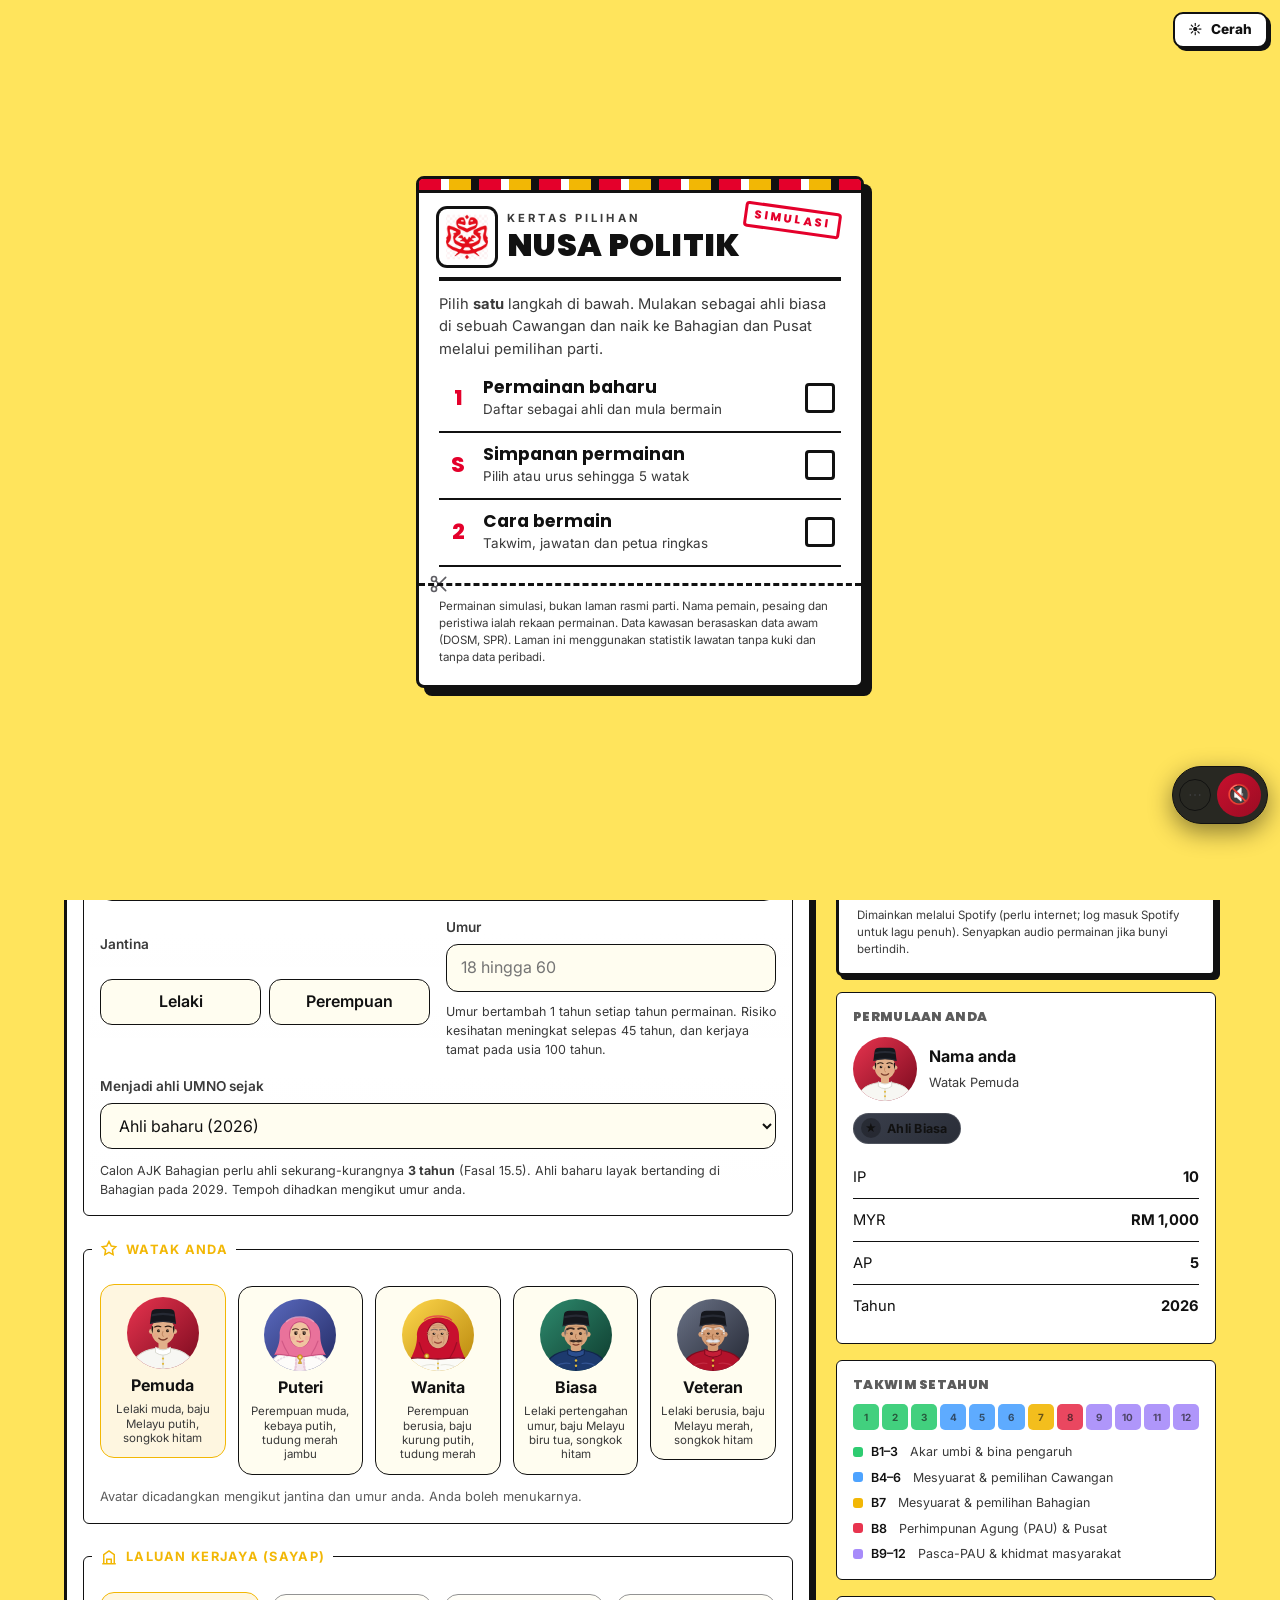
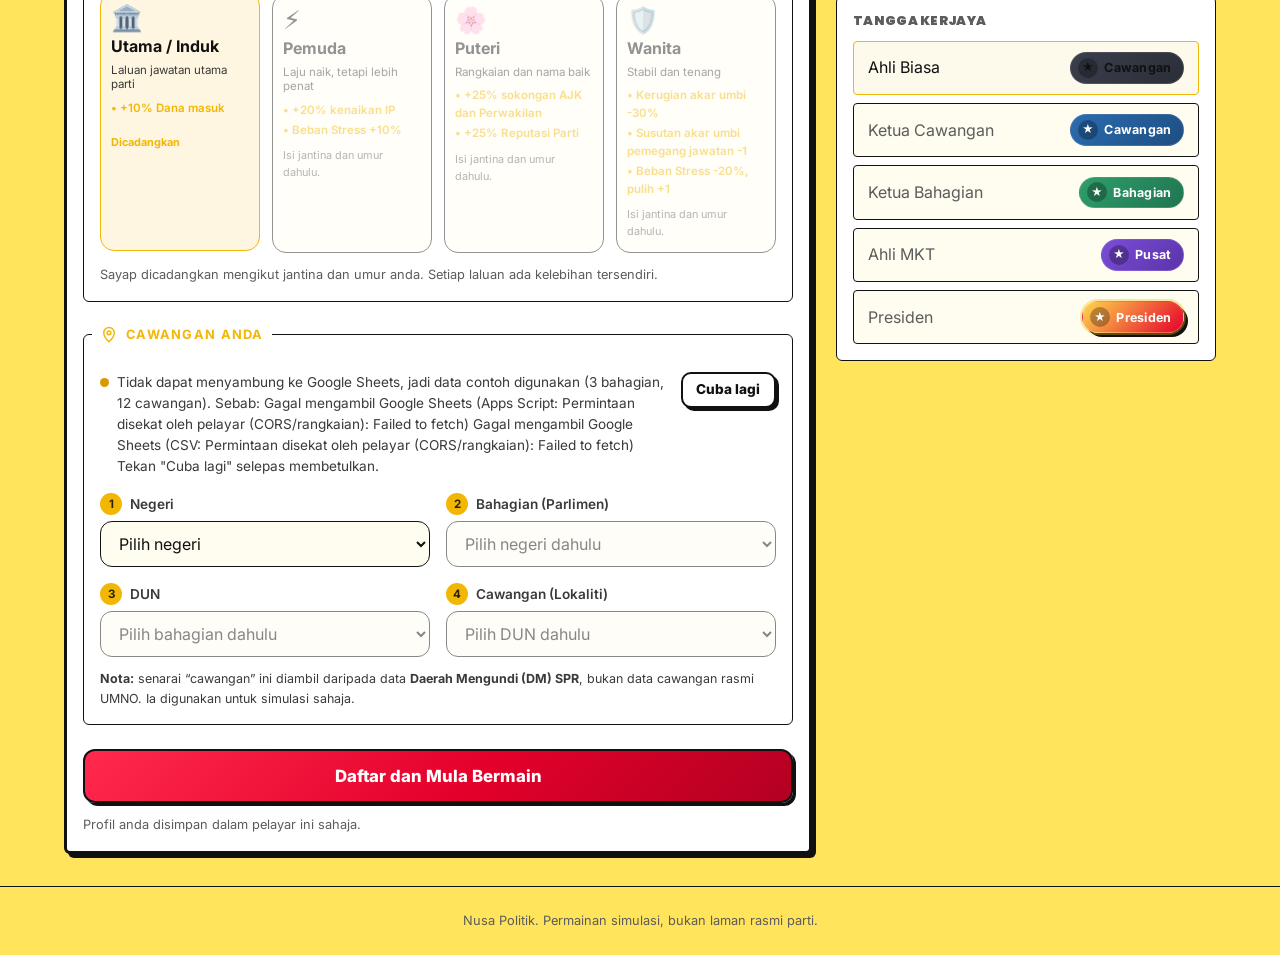
==== commit 7539c05f: "v7.17: buang butang, pautan, skrip dan kod DuitNow QR 'Belanja kopi' (sumbangan awam ditangguh) Co-A" ====
--- a/index.html
+++ b/index.html
@@ -944,6 +944,7 @@
 /* ---- Stepper borang ---- */
 .stepper { display: flex; align-items: center; gap: 6px; margin: 0 0 var(--space-5); padding: 0; list-style: none; }
 .stepper li { flex: 1; display: flex; align-items: center; gap: 8px; min-width: 0; font: 600 .74rem var(--font-body); color: var(--text-dim); }
+.stepper li:first-child { flex: none; }
 .stepper li + li::before { content: ""; flex: 1; height: 2px; min-width: 10px; background: var(--border); border-radius: 2px; }
 .stepper__n { flex: none; width: 26px; height: 26px; display: grid; place-items: center; border-radius: 50%;
   border: 2px solid var(--border); background: var(--bg-elev-2); color: var(--text-muted); transition: all var(--transition); }
@@ -1270,7 +1271,6 @@
             <li>Sokongan susut setiap bulan. Kerja berterusan untuk kekalkan sokongan.</li>
           </ul>
         </div>
-        <button type="button" class="baris" data-kopi><span class="baris__no" aria-hidden="true">3</span><span class="baris__teks"><b>☕ Belanja kopi</b><small>Sokong pembangun (sukarela)</small></span><span class="baris__kotak" aria-hidden="true"></span></button>
 
         <div class="kertas__kerat" aria-hidden="true"><span></span></div>
         <p class="kertas__nota-kaki">Permainan simulasi, bukan laman rasmi parti. Nama pemain, pesaing dan peristiwa ialah rekaan permainan. Data kawasan berasaskan data awam (DOSM, SPR). Laman ini menggunakan statistik lawatan tanpa kuki dan tanpa data peribadi.</p>
@@ -1557,7 +1557,6 @@
 
   <footer class="app-footer">Nusa Politik. Permainan simulasi, bukan laman rasmi parti.</footer>
 
-  <script src="js/kopi.js"></script>
   <script src="js/pwa.js"></script>
   <script>
     /* Sambungan Google Sheets (dicuba mengikut urutan):
@@ -1576,6 +1575,8 @@
   <script src="js/sayap.js"></script>
   <script src="js/save.js"></script>
   <script src="js/slot.js"></script>
+  <script src="js/latihan.js"></script>
+  <script>try { if (window.MyPolitikLatihan) { window.MyPolitikLatihan.pulihJikaPerlu(); } } catch (e) {}</script>
   <script src="js/avatar.js"></script>
   <script src="js/audio.js"></script>
   <script src="js/lagu.js"></script>
--- a/css/style.css
+++ b/css/style.css
@@ -906,6 +906,7 @@
 /* ---- Stepper borang ---- */
 .stepper { display: flex; align-items: center; gap: 6px; margin: 0 0 var(--space-5); padding: 0; list-style: none; }
 .stepper li { flex: 1; display: flex; align-items: center; gap: 8px; min-width: 0; font: 600 .74rem var(--font-body); color: var(--text-dim); }
+.stepper li:first-child { flex: none; }
 .stepper li + li::before { content: ""; flex: 1; height: 2px; min-width: 10px; background: var(--border); border-radius: 2px; }
 .stepper__n { flex: none; width: 26px; height: 26px; display: grid; place-items: center; border-radius: 50%;
   border: 2px solid var(--border); background: var(--bg-elev-2); color: var(--text-muted); transition: all var(--transition); }
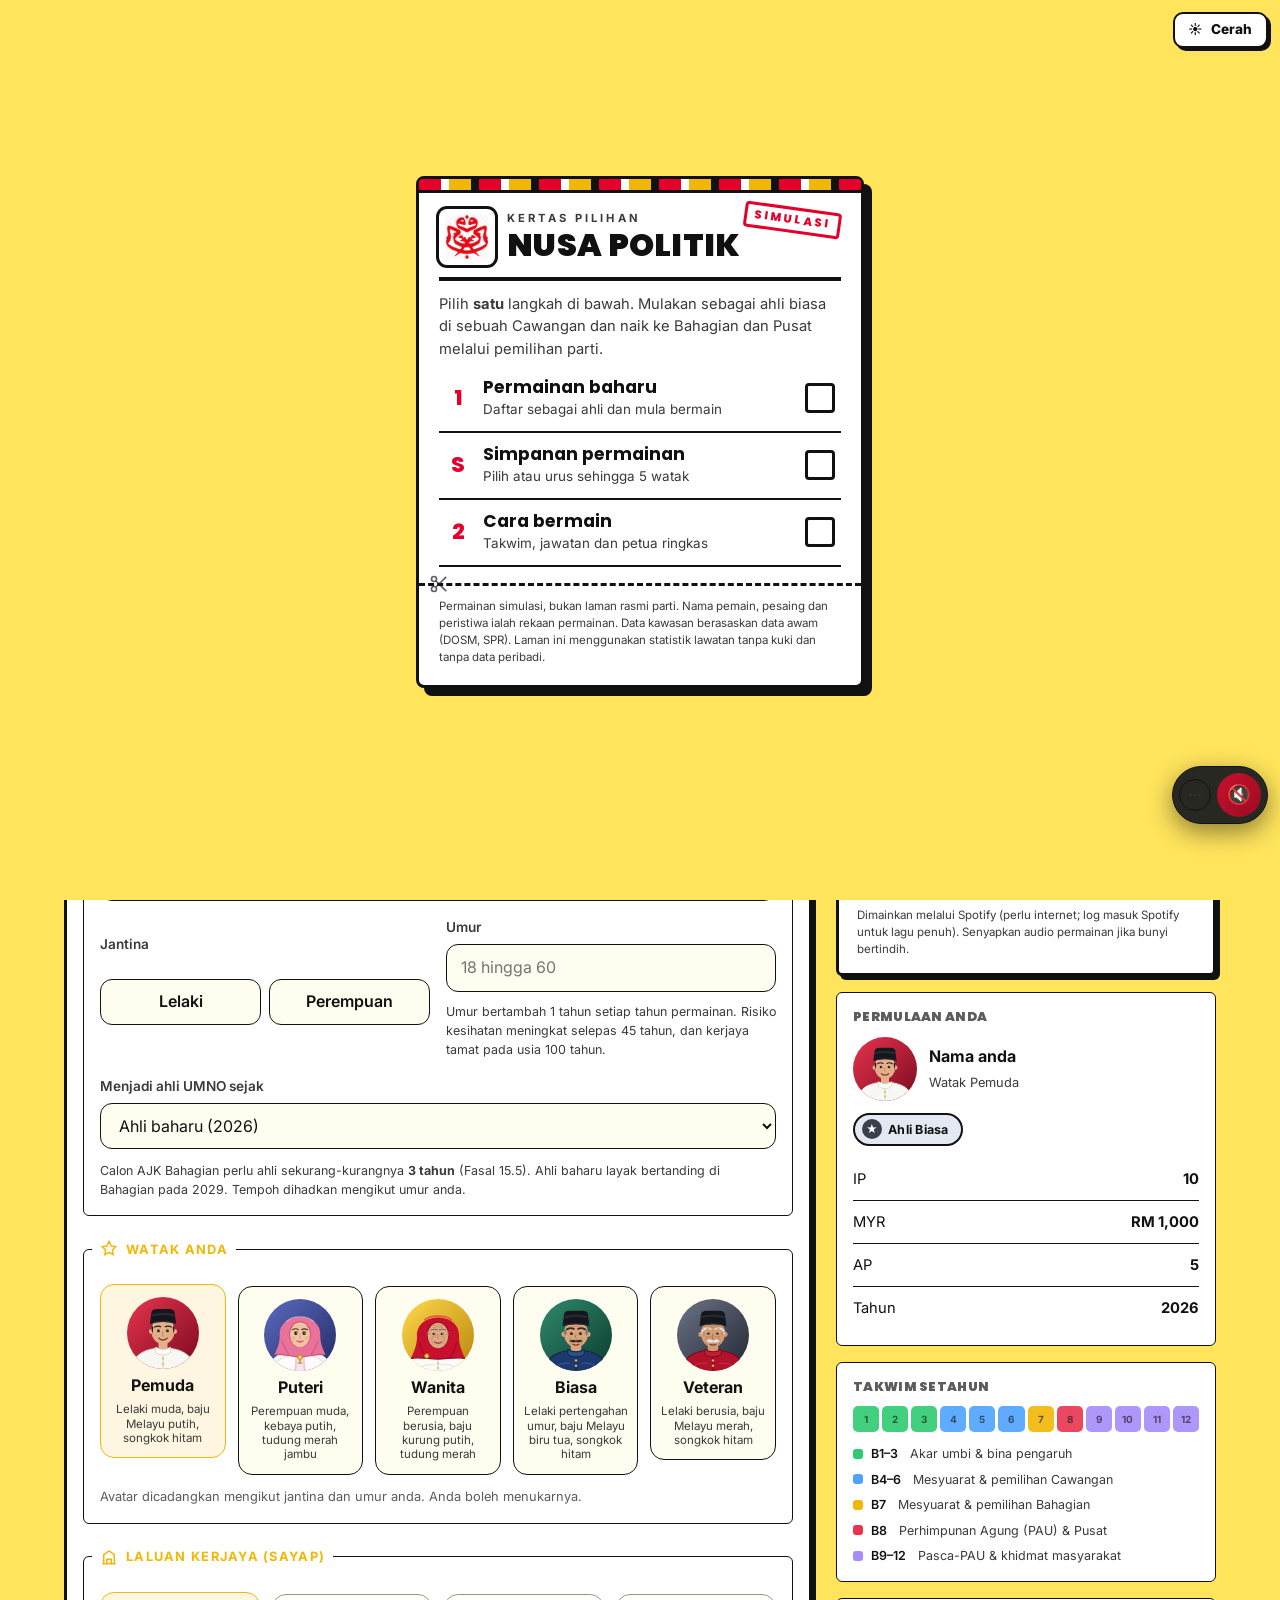
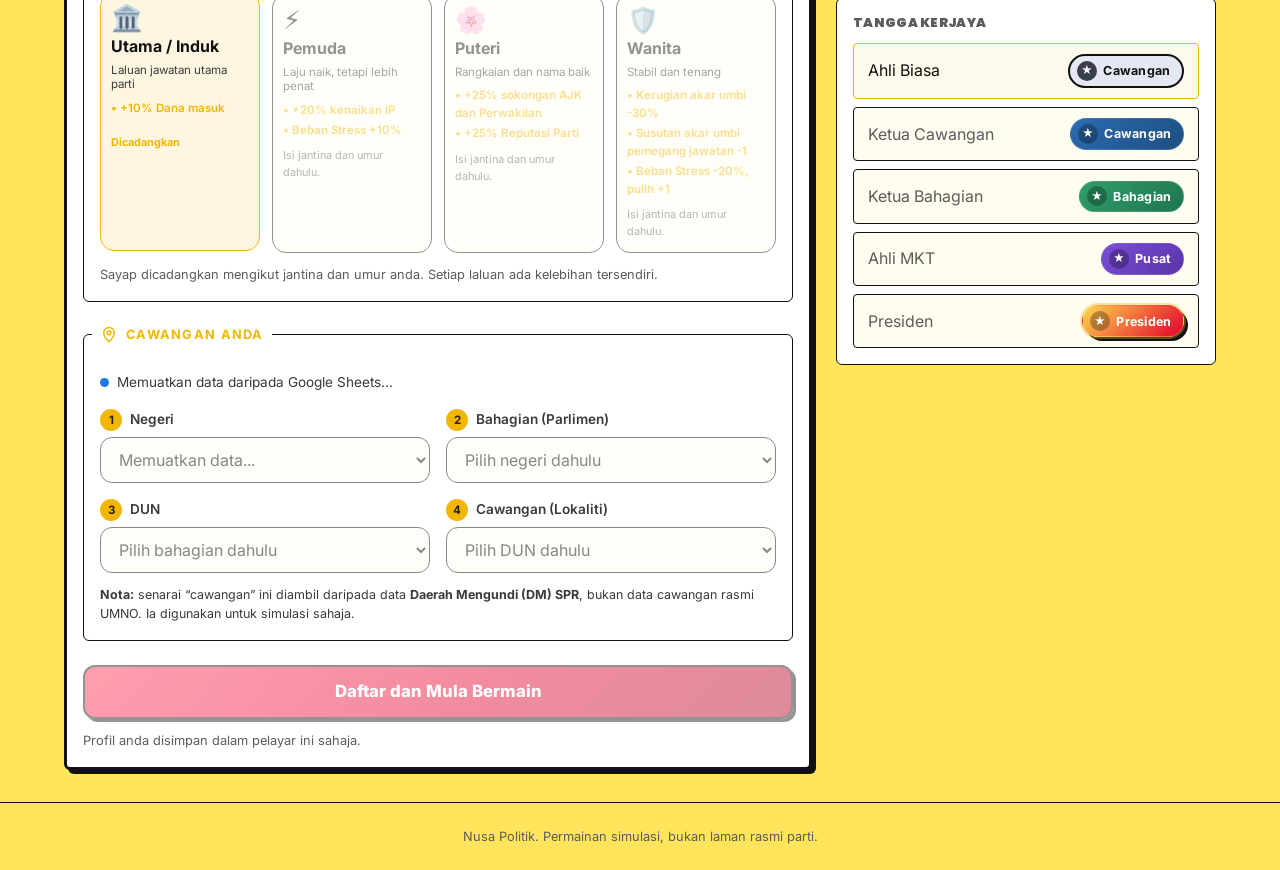
==== commit 27ff3c28: "v7.19: lencana Ahli Biasa kontras pada latar putih (gaya B) Co-Authored-By: Claude Sonnet 5.5 <norep" ====
--- a/index.html
+++ b/index.html
@@ -280,7 +280,7 @@
   text-transform: uppercase;
   margin-bottom: var(--space-3);
 }
-.hero h1 { font-size: 2rem; color: var(--white); margin-bottom: var(--space-3); }
+.hero h1 { font-size: 2rem; color: #fff; margin-bottom: var(--space-3); }
 .hero h1 span { color: var(--gold-light); }
 .hero p { color: rgba(255, 255, 255, .85); max-width: 52ch; margin-inline: auto; }
 .hero__cta { display: flex; flex-direction: column; gap: var(--space-3); margin-top: var(--space-5); }
@@ -492,7 +492,8 @@
   font-size: .7rem;
 }
 /* Hierarki jawatan */
-.badge-office--ahli        { --badge-c1: #3A3F4C; --badge-c2: #2A2E38; }
+.badge-office--ahli        { --badge-c1: #E4E8F2; --badge-c2: #E4E8F2; --badge-fg: #111; border: 2px solid #111; }   /* v7.19: kontras pada latar putih */
+.badge-office--ahli::before { background: #3A3F4C; color: #fff; }
 .badge-office--cawangan    { --badge-c1: #2B6CB0; --badge-c2: #1E4E82; --badge-fg: #fff; }
 .badge-office--bahagian    { --badge-c1: #2F9E6B; --badge-c2: #1F7550; --badge-fg: #fff; }
 .badge-office--mt          { --badge-c1: #7A4DD8; --badge-c2: #5A34A8; --badge-fg: #fff; }
@@ -915,7 +916,7 @@
 .hero__art svg { display: block; width: 100%; height: auto; filter: drop-shadow(0 10px 22px rgba(0,0,0,.4)); }
 .hero__chips { display: flex; flex-wrap: wrap; gap: var(--space-2); margin-top: var(--space-4); }
 .chip { display: inline-flex; align-items: center; gap: 6px; padding: .35rem .75rem; border-radius: 999px;
-  background: rgba(0,0,0,.32); border: 1px solid rgba(255,255,255,.16); color: var(--white);
+  background: rgba(0,0,0,.32); border: 1px solid rgba(255,255,255,.16); color: #fff;   /* v7.19: hero sentiasa gelap, jadi teks mesti putih (tema cerah menetapkan --white ke hitam) */
   font: 600 .78rem var(--font-body); }
 .chip b { color: var(--gold-light); }
 .chip svg { width: 14px; height: 14px; flex: none; }
--- a/css/style.css
+++ b/css/style.css
@@ -262,7 +262,7 @@
   text-transform: uppercase;
   margin-bottom: var(--space-3);
 }
-.hero h1 { font-size: 2rem; color: var(--white); margin-bottom: var(--space-3); }
+.hero h1 { font-size: 2rem; color: #fff; margin-bottom: var(--space-3); }
 .hero h1 span { color: var(--gold-light); }
 .hero p { color: rgba(255, 255, 255, .85); max-width: 52ch; margin-inline: auto; }
 .hero__cta { display: flex; flex-direction: column; gap: var(--space-3); margin-top: var(--space-5); }
@@ -474,7 +474,8 @@
   font-size: .7rem;
 }
 /* Hierarki jawatan */
-.badge-office--ahli        { --badge-c1: #3A3F4C; --badge-c2: #2A2E38; }
+.badge-office--ahli        { --badge-c1: #E4E8F2; --badge-c2: #E4E8F2; --badge-fg: #111; border: 2px solid #111; }   /* v7.19: kontras pada latar putih */
+.badge-office--ahli::before { background: #3A3F4C; color: #fff; }
 .badge-office--cawangan    { --badge-c1: #2B6CB0; --badge-c2: #1E4E82; --badge-fg: #fff; }
 .badge-office--bahagian    { --badge-c1: #2F9E6B; --badge-c2: #1F7550; --badge-fg: #fff; }
 .badge-office--mt          { --badge-c1: #7A4DD8; --badge-c2: #5A34A8; --badge-fg: #fff; }
@@ -877,7 +878,7 @@
 .hero__art svg { display: block; width: 100%; height: auto; filter: drop-shadow(0 10px 22px rgba(0,0,0,.4)); }
 .hero__chips { display: flex; flex-wrap: wrap; gap: var(--space-2); margin-top: var(--space-4); }
 .chip { display: inline-flex; align-items: center; gap: 6px; padding: .35rem .75rem; border-radius: 999px;
-  background: rgba(0,0,0,.32); border: 1px solid rgba(255,255,255,.16); color: var(--white);
+  background: rgba(0,0,0,.32); border: 1px solid rgba(255,255,255,.16); color: #fff;   /* v7.19: hero sentiasa gelap, jadi teks mesti putih (tema cerah menetapkan --white ke hitam) */
   font: 600 .78rem var(--font-body); }
 .chip b { color: var(--gold-light); }
 .chip svg { width: 14px; height: 14px; flex: none; }
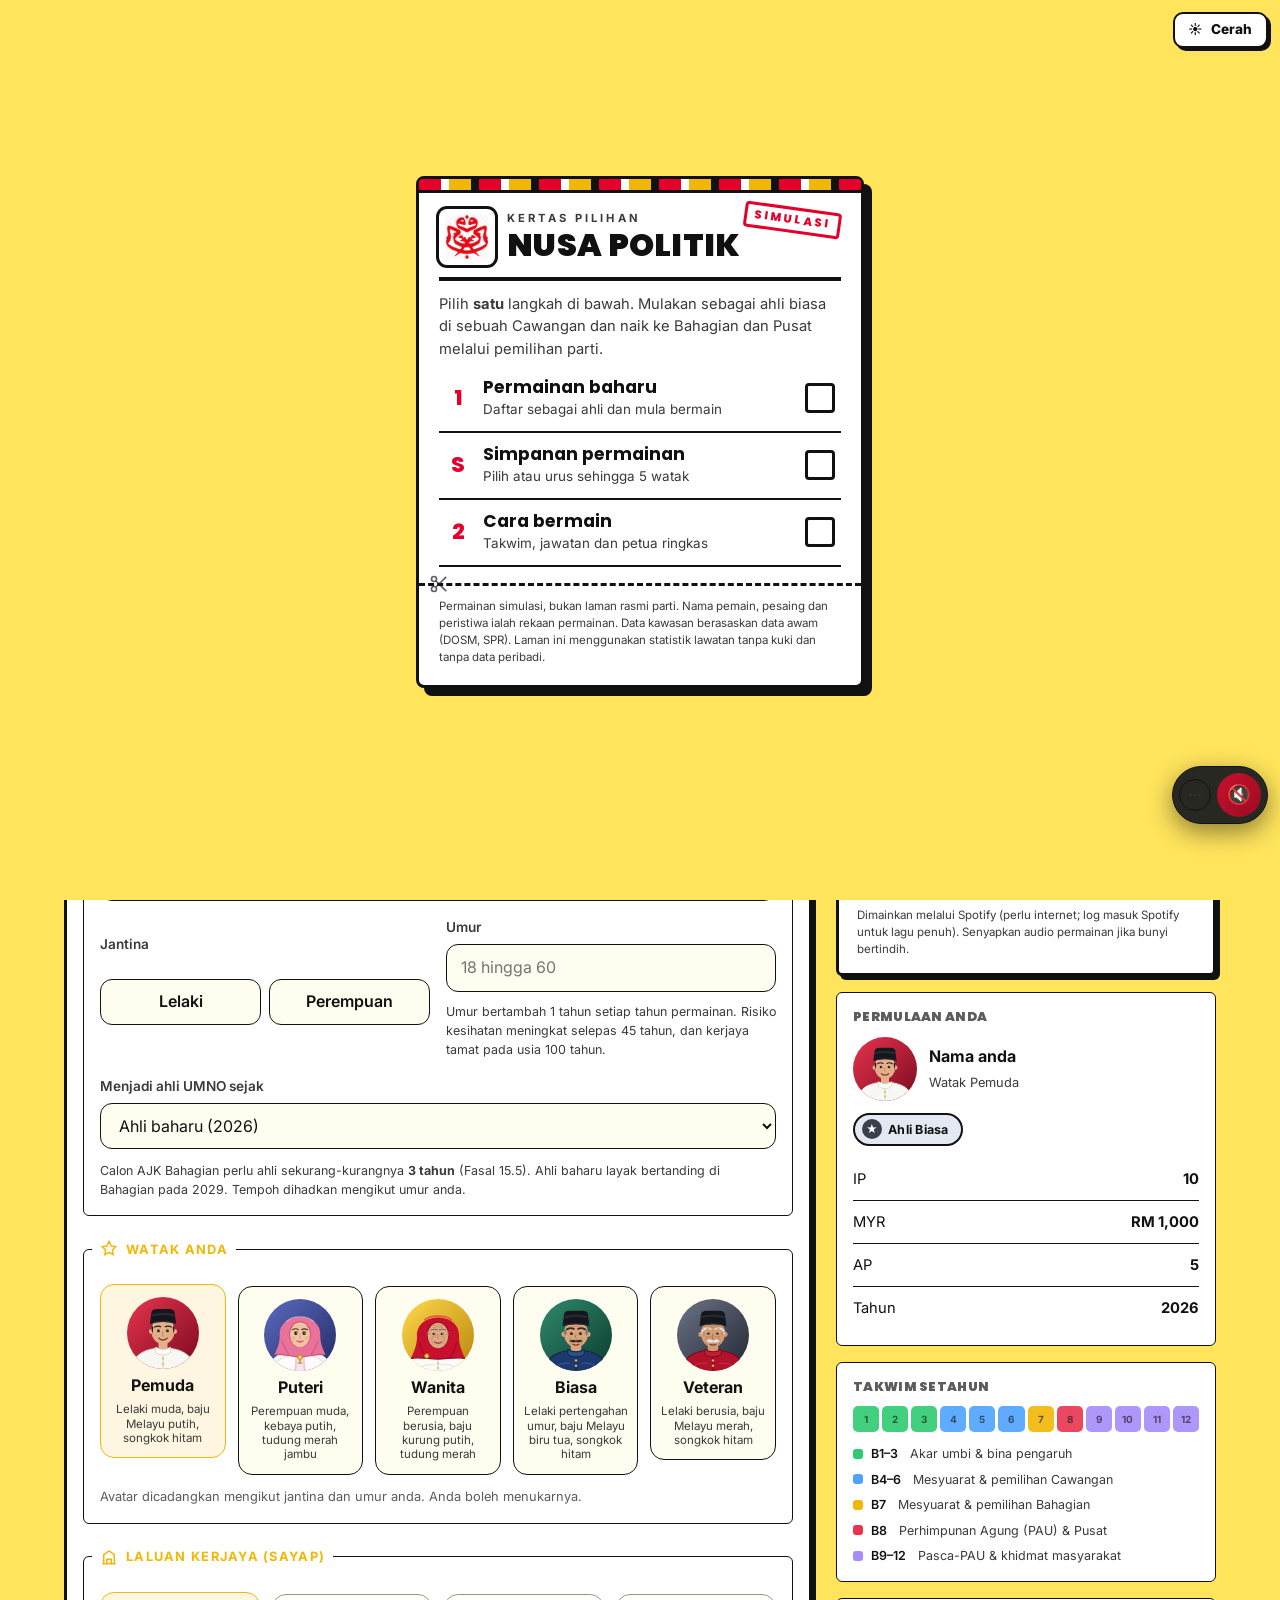
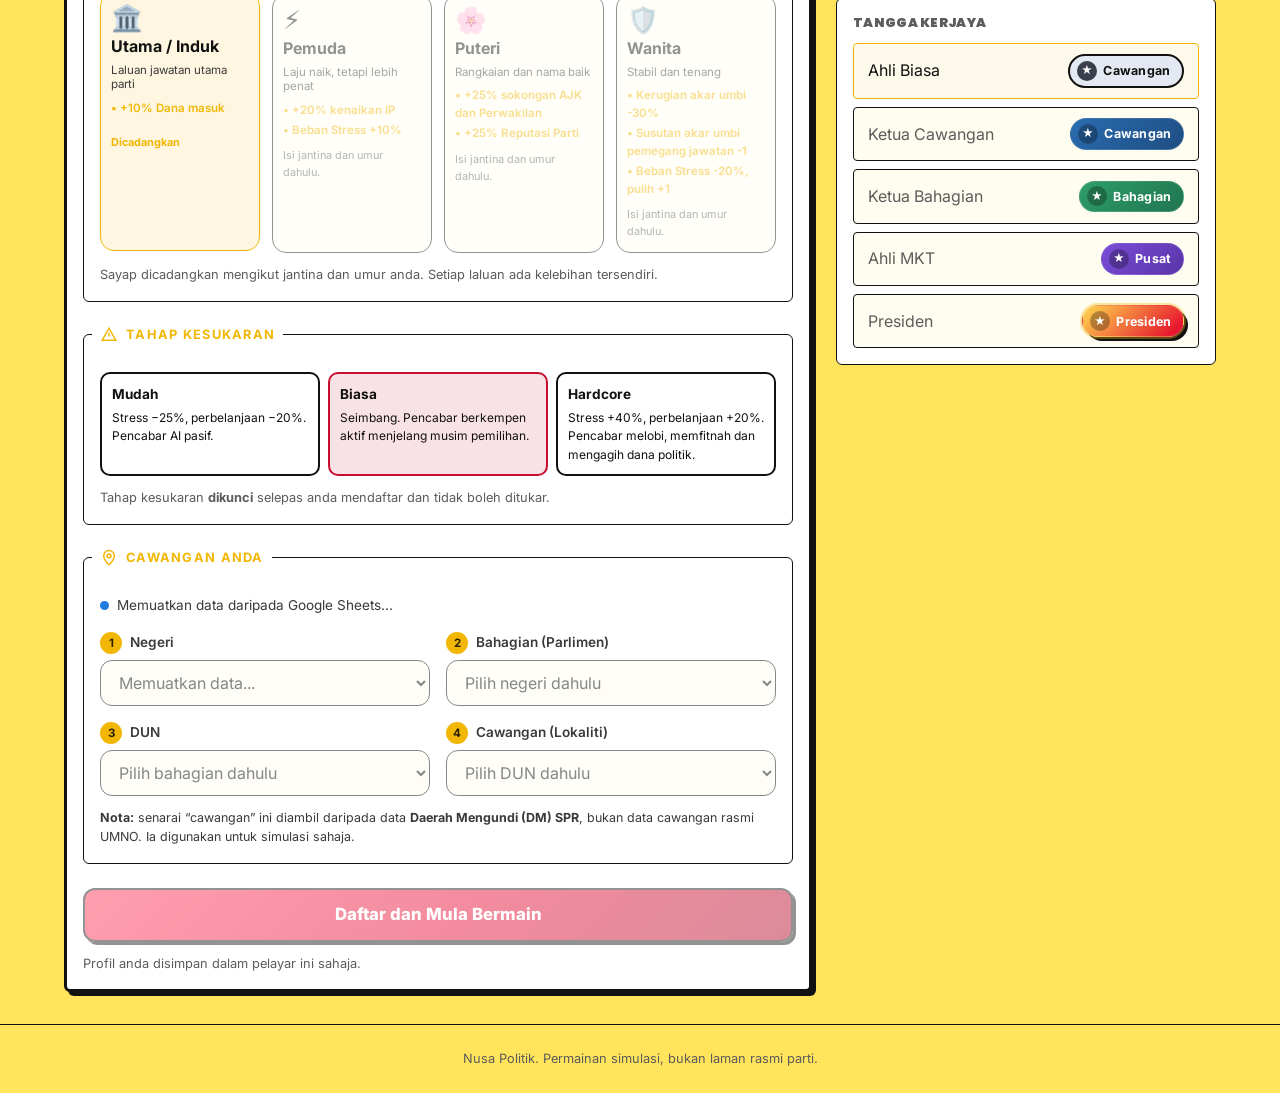
==== commit eae11615: "v7.28: tahap kesukaran dan AI pencabar dinamik Co-Authored-By: Claude Sonnet 5.5 <noreply@anthropic." ====
--- a/index.html
+++ b/index.html
@@ -1241,6 +1241,7 @@
 <!-- INLINE-CSS:END -->
   <link rel="stylesheet" href="css/tema.css">
   <link rel="stylesheet" href="css/tema-index.css">
+  <link rel="stylesheet" href="css/rival.css">
 </head>
 <body>
   <!-- v4.4: Menu utama bergaya kertas undi. Latar: assets/images/menara-dato-onn.jpg (jika ada), kemudian ilustrasi .svg -->
@@ -1453,6 +1454,16 @@
           </fieldset>
 
           <fieldset class="form-section">
+            <legend><svg class="legend-ico" viewBox="0 0 24 24" fill="none" stroke="currentColor" stroke-width="2" aria-hidden="true"><path d="M12 3l9 16H3L12 3Zm0 6v5m0 3v.01"/></svg>Tahap kesukaran</legend>
+            <div class="dif-grid" role="radiogroup" aria-label="Pilih tahap kesukaran">
+              <label class="dif"><input type="radio" name="kesukaran" value="EASY"><b>Mudah</b><span>Stress &minus;25%, perbelanjaan &minus;20%. Pencabar AI pasif.</span></label>
+              <label class="dif"><input type="radio" name="kesukaran" value="NORMAL" checked><b>Biasa</b><span>Seimbang. Pencabar berkempen aktif menjelang musim pemilihan.</span></label>
+              <label class="dif"><input type="radio" name="kesukaran" value="HARDCORE"><b>Hardcore</b><span>Stress +40%, perbelanjaan +20%. Pencabar melobi, memfitnah dan mengagih dana politik.</span></label>
+            </div>
+            <p class="avatar-hint">Tahap kesukaran <b>dikunci</b> selepas anda mendaftar dan tidak boleh ditukar.</p>
+          </fieldset>
+
+          <fieldset class="form-section">
             <legend><svg class="legend-ico" viewBox="0 0 24 24" fill="none" stroke="currentColor" stroke-width="2" aria-hidden="true"><path d="M12 21s7-6.2 7-12a7 7 0 0 0-14 0c0 5.8 7 12 7 12Z"/><circle cx="12" cy="9" r="2.5"/></svg>Cawangan anda</legend>
             <p class="status" id="status" data-state="loading" role="status">
               <span class="status__dot" aria-hidden="true"></span>
--- a/css/rival.css
+++ b/css/rival.css
@@ -0,0 +1,17 @@
+/* Nusa Politik v7.28 — Tahap Kesukaran & Meter Pencabar */
+.dif-grid{display:grid;grid-template-columns:repeat(3,1fr);gap:.5rem}
+.dif{display:flex;flex-direction:column;gap:.25rem;border:2px solid var(--border,#444);border-radius:10px;padding:.6rem;font-size:.75rem;cursor:pointer;position:relative}
+.dif input{position:absolute;opacity:0;pointer-events:none}
+.dif b{font-size:.85rem}
+.dif:has(input:checked){border-color:#C8102E;background:rgba(200,16,46,.12)}
+.dif:has(input:focus-visible){outline:3px solid var(--gold,#d4a017);outline-offset:2px}
+@media(max-width:480px){.dif-grid{grid-template-columns:1fr}}
+.pp-rival .rv{margin:0 0 .9rem}.pp-rival .rv h3{font-size:.9rem;margin:0 0 .1rem}.pp-rival small{opacity:.7;font-size:.72rem}
+.rv-m{position:relative;display:flex;height:16px;border-radius:99px;background:rgba(128,128,128,.28);overflow:hidden;margin:.35rem 0 .2rem}
+.rv-m i{display:block;height:100%;transition:width .4s}.rv-m .a{background:#C8102E}.rv-m .b{background:#555B66}
+.rv-t{display:flex;justify-content:space-between;font-size:.74rem}
+.rv-n{color:#D93636}.rv-b{color:#14994F}
+.rv-lv{display:inline-block;font:700 .66rem system-ui;padding:.1rem .45rem;border-radius:99px;color:#fff;margin-left:.4rem;vertical-align:middle}
+.rv-lv.o{background:#14994F}.rv-lv.k{background:#C77700}.rv-lv.b{background:#D93636}
+.rv-w{margin:.5rem 0 0;padding:.5rem .7rem;border-left:4px solid #D93636;background:rgba(217,54,54,.12);font-size:.78rem;border-radius:4px}
+@media(prefers-reduced-motion:reduce){.rv-m i{transition:none}}
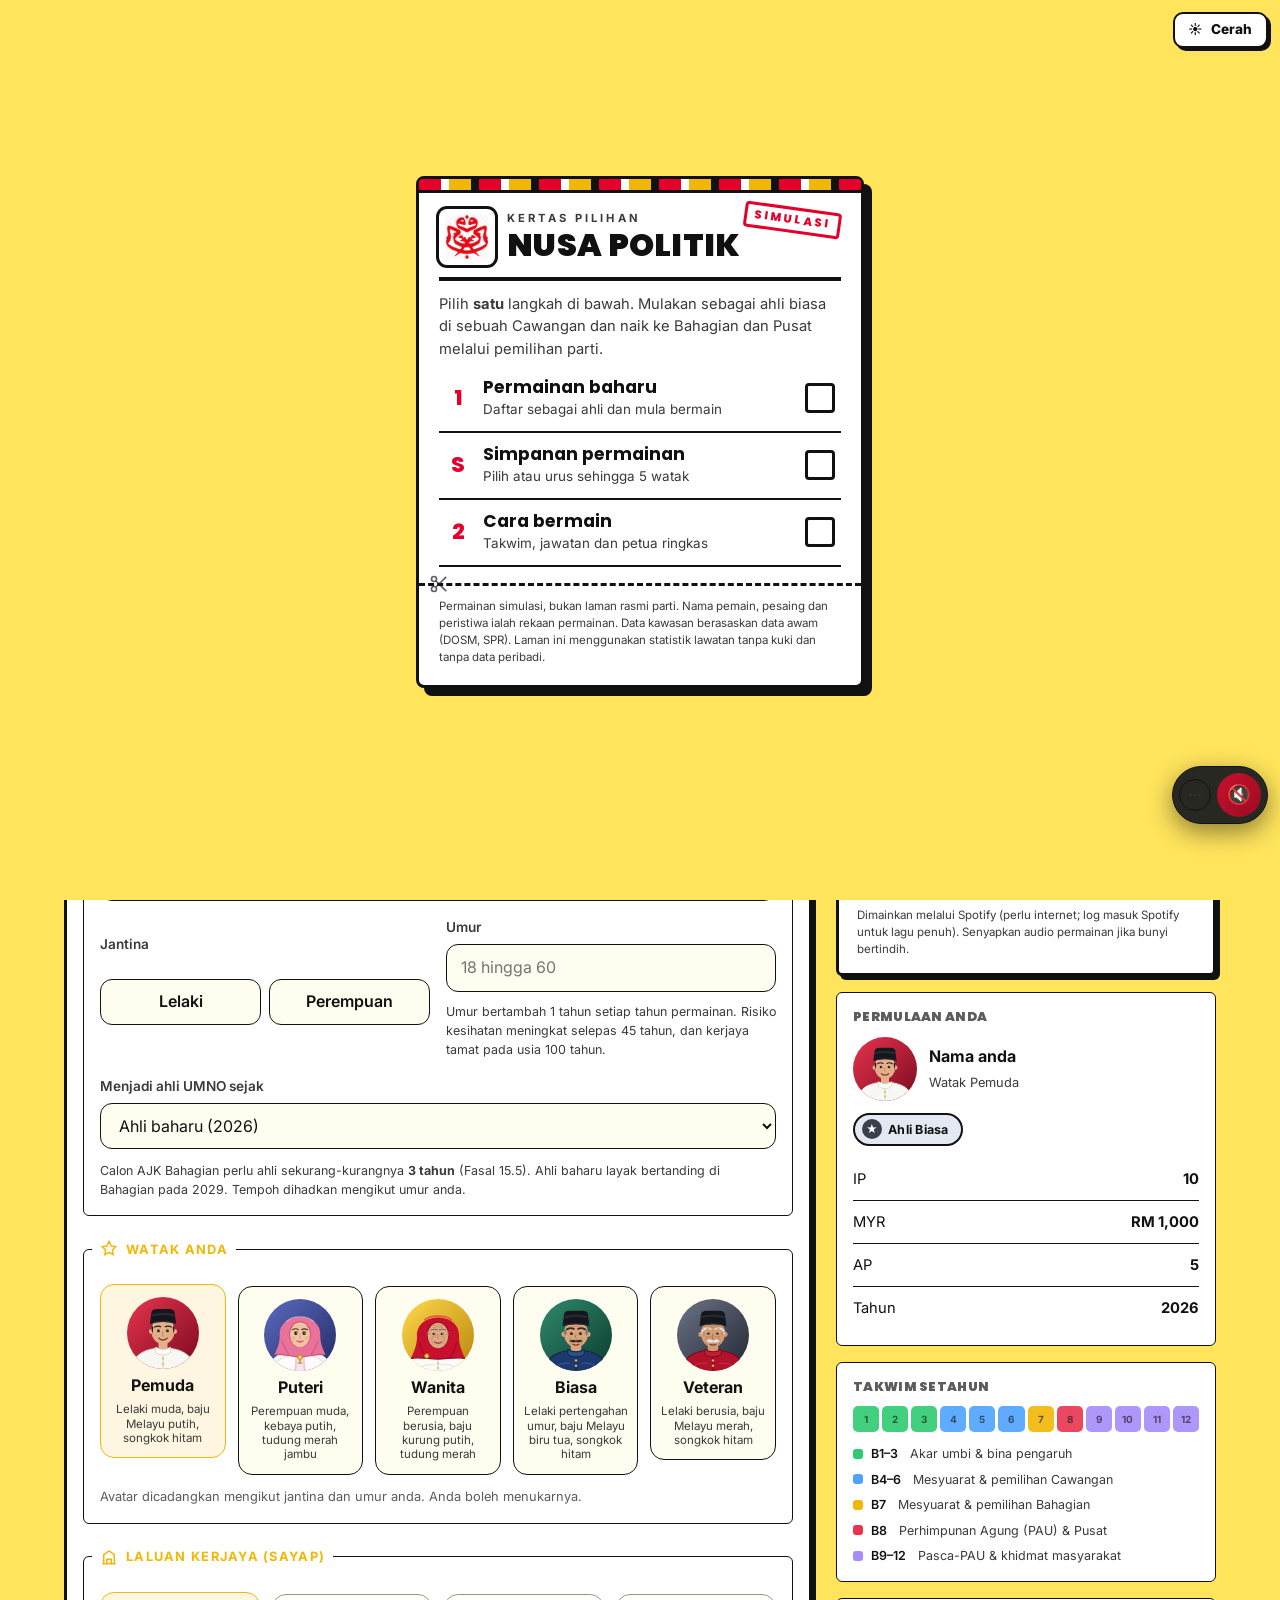
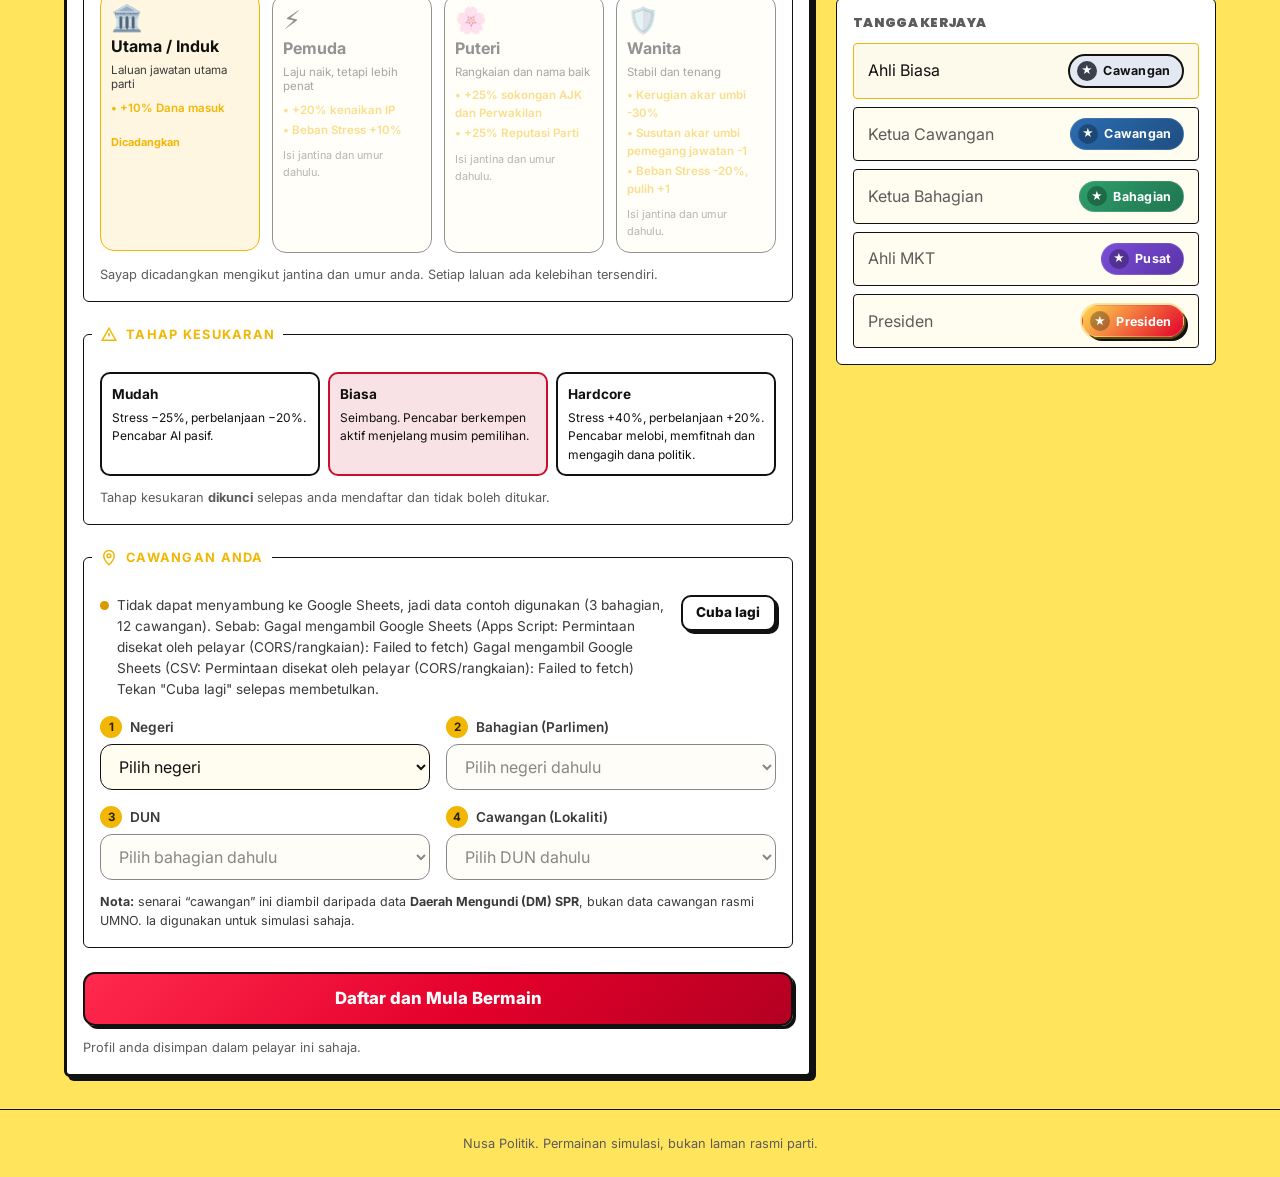
==== commit 8b6fcffe: "feat(infra): Event Queue, Bus CustomEvent, migrasi simpanan lama (v7.31) Co-Authored-By: Claude Sonn" ====
--- a/index.html
+++ b/index.html
@@ -1586,6 +1586,7 @@
   <script src="js/data.js"></script>
   <script src="js/sayap.js"></script>
   <script src="js/save.js"></script>
+  <script src="js/infra.js"></script>
   <script src="js/slot.js"></script>
   <script src="js/latihan.js"></script>
   <script>try { if (window.MyPolitikLatihan) { window.MyPolitikLatihan.pulihJikaPerlu(); } } catch (e) {}</script>
